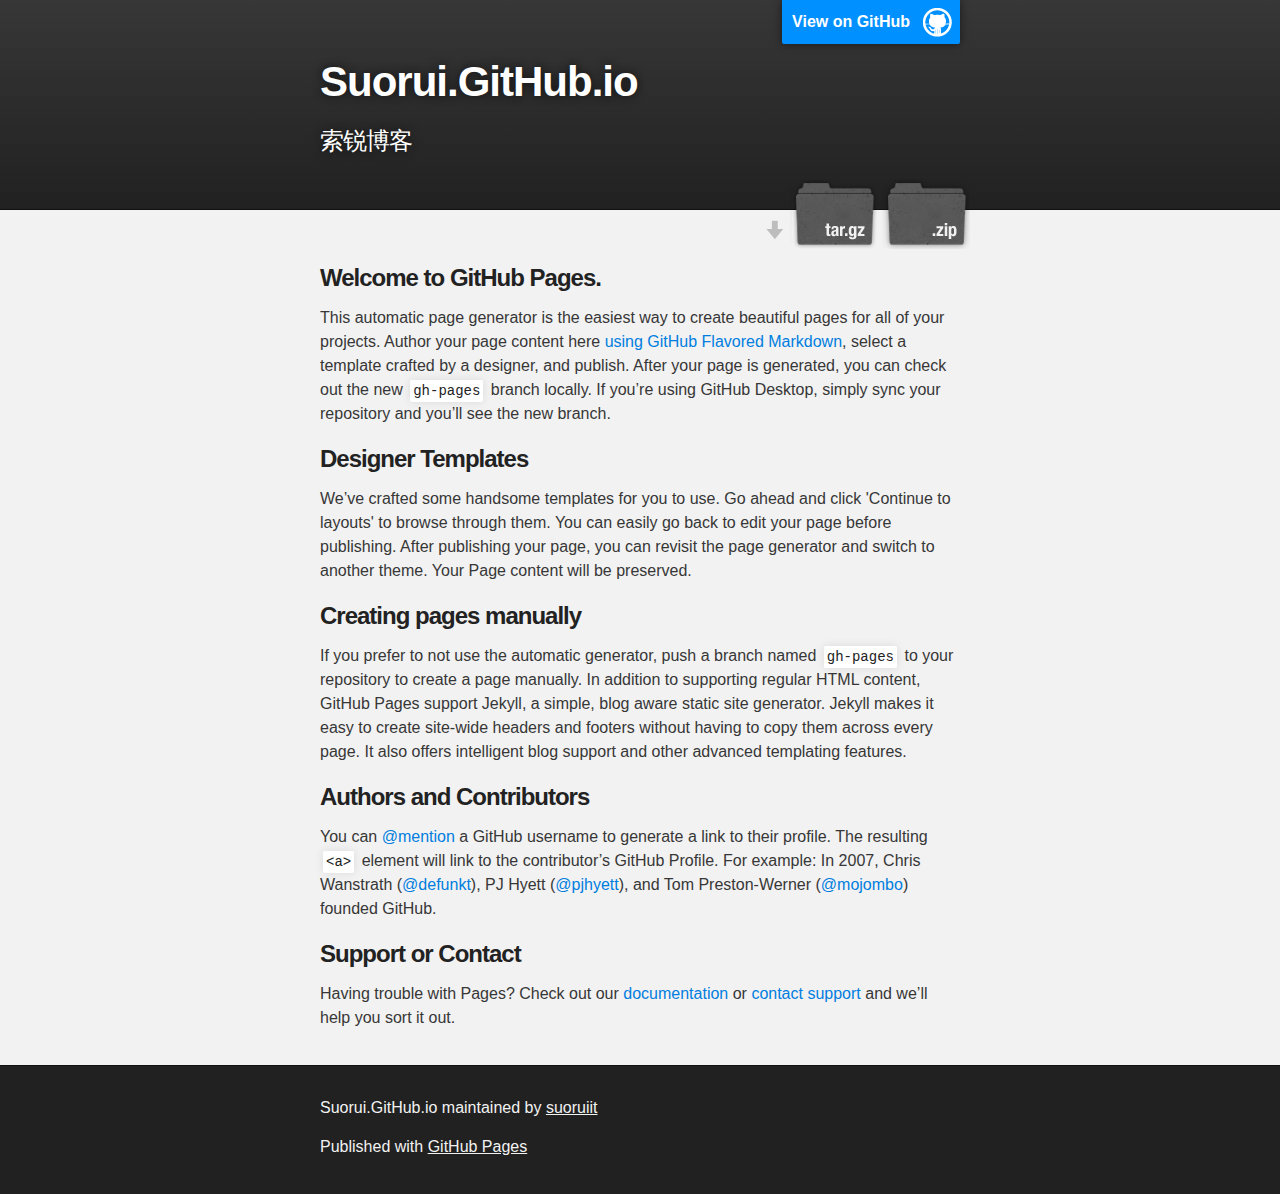
==== index.html @ 1aba8a22 "Create gh-pages branch via GitHub" ====
<!DOCTYPE html>
<html>

  <head>
    <meta charset='utf-8'>
    <meta http-equiv="X-UA-Compatible" content="chrome=1">
    <meta name="description" content="Suorui.GitHub.io : 索锐博客">

    <link rel="stylesheet" type="text/css" media="screen" href="stylesheets/stylesheet.css">

    <title>Suorui.GitHub.io</title>
  </head>

  <body>

    <!-- HEADER -->
    <div id="header_wrap" class="outer">
        <header class="inner">
          <a id="forkme_banner" href="https://github.com/suoruiit/suorui.github.io">View on GitHub</a>

          <h1 id="project_title">Suorui.GitHub.io</h1>
          <h2 id="project_tagline">索锐博客</h2>

            <section id="downloads">
              <a class="zip_download_link" href="https://github.com/suoruiit/suorui.github.io/zipball/master">Download this project as a .zip file</a>
              <a class="tar_download_link" href="https://github.com/suoruiit/suorui.github.io/tarball/master">Download this project as a tar.gz file</a>
            </section>
        </header>
    </div>

    <!-- MAIN CONTENT -->
    <div id="main_content_wrap" class="outer">
      <section id="main_content" class="inner">
        <h3>
<a id="welcome-to-github-pages" class="anchor" href="#welcome-to-github-pages" aria-hidden="true"><span aria-hidden="true" class="octicon octicon-link"></span></a>Welcome to GitHub Pages.</h3>

<p>This automatic page generator is the easiest way to create beautiful pages for all of your projects. Author your page content here <a href="https://guides.github.com/features/mastering-markdown/">using GitHub Flavored Markdown</a>, select a template crafted by a designer, and publish. After your page is generated, you can check out the new <code>gh-pages</code> branch locally. If you’re using GitHub Desktop, simply sync your repository and you’ll see the new branch.</p>

<h3>
<a id="designer-templates" class="anchor" href="#designer-templates" aria-hidden="true"><span aria-hidden="true" class="octicon octicon-link"></span></a>Designer Templates</h3>

<p>We’ve crafted some handsome templates for you to use. Go ahead and click 'Continue to layouts' to browse through them. You can easily go back to edit your page before publishing. After publishing your page, you can revisit the page generator and switch to another theme. Your Page content will be preserved.</p>

<h3>
<a id="creating-pages-manually" class="anchor" href="#creating-pages-manually" aria-hidden="true"><span aria-hidden="true" class="octicon octicon-link"></span></a>Creating pages manually</h3>

<p>If you prefer to not use the automatic generator, push a branch named <code>gh-pages</code> to your repository to create a page manually. In addition to supporting regular HTML content, GitHub Pages support Jekyll, a simple, blog aware static site generator. Jekyll makes it easy to create site-wide headers and footers without having to copy them across every page. It also offers intelligent blog support and other advanced templating features.</p>

<h3>
<a id="authors-and-contributors" class="anchor" href="#authors-and-contributors" aria-hidden="true"><span aria-hidden="true" class="octicon octicon-link"></span></a>Authors and Contributors</h3>

<p>You can <a href="https://help.github.com/articles/basic-writing-and-formatting-syntax/#mentioning-users-and-teams" class="user-mention">@mention</a> a GitHub username to generate a link to their profile. The resulting <code>&lt;a&gt;</code> element will link to the contributor’s GitHub Profile. For example: In 2007, Chris Wanstrath (<a href="https://github.com/defunkt" class="user-mention">@defunkt</a>), PJ Hyett (<a href="https://github.com/pjhyett" class="user-mention">@pjhyett</a>), and Tom Preston-Werner (<a href="https://github.com/mojombo" class="user-mention">@mojombo</a>) founded GitHub.</p>

<h3>
<a id="support-or-contact" class="anchor" href="#support-or-contact" aria-hidden="true"><span aria-hidden="true" class="octicon octicon-link"></span></a>Support or Contact</h3>

<p>Having trouble with Pages? Check out our <a href="https://help.github.com/pages">documentation</a> or <a href="https://github.com/contact">contact support</a> and we’ll help you sort it out.</p>
      </section>
    </div>

    <!-- FOOTER  -->
    <div id="footer_wrap" class="outer">
      <footer class="inner">
        <p class="copyright">Suorui.GitHub.io maintained by <a href="https://github.com/suoruiit">suoruiit</a></p>
        <p>Published with <a href="https://pages.github.com">GitHub Pages</a></p>
      </footer>
    </div>

    

  </body>
</html>
---- stylesheets/stylesheet.css ----
/*******************************************************************************
Slate Theme for GitHub Pages
by Jason Costello, @jsncostello
*******************************************************************************/

@import url(github-light.css);

/*******************************************************************************
MeyerWeb Reset
*******************************************************************************/

html, body, div, span, applet, object, iframe,
h1, h2, h3, h4, h5, h6, p, blockquote, pre,
a, abbr, acronym, address, big, cite, code,
del, dfn, em, img, ins, kbd, q, s, samp,
small, strike, strong, sub, sup, tt, var,
b, u, i, center,
dl, dt, dd, ol, ul, li,
fieldset, form, label, legend,
table, caption, tbody, tfoot, thead, tr, th, td,
article, aside, canvas, details, embed,
figure, figcaption, footer, header, hgroup,
menu, nav, output, ruby, section, summary,
time, mark, audio, video {
  margin: 0;
  padding: 0;
  border: 0;
  font: inherit;
  vertical-align: baseline;
}

/* HTML5 display-role reset for older browsers */
article, aside, details, figcaption, figure,
footer, header, hgroup, menu, nav, section {
  display: block;
}

ol, ul {
  list-style: none;
}

table {
  border-collapse: collapse;
  border-spacing: 0;
}

/*******************************************************************************
Theme Styles
*******************************************************************************/

body {
  box-sizing: border-box;
  color:#373737;
  background: #212121;
  font-size: 16px;
  font-family: 'Myriad Pro', Calibri, Helvetica, Arial, sans-serif;
  line-height: 1.5;
  -webkit-font-smoothing: antialiased;
}

h1, h2, h3, h4, h5, h6 {
  margin: 10px 0;
  font-weight: 700;
  color:#222222;
  font-family: 'Lucida Grande', 'Calibri', Helvetica, Arial, sans-serif;
  letter-spacing: -1px;
}

h1 {
  font-size: 36px;
  font-weight: 700;
}

h2 {
  padding-bottom: 10px;
  font-size: 32px;
  background: url('../images/bg_hr.png') repeat-x bottom;
}

h3 {
  font-size: 24px;
}

h4 {
  font-size: 21px;
}

h5 {
  font-size: 18px;
}

h6 {
  font-size: 16px;
}

p {
  margin: 10px 0 15px 0;
}

footer p {
  color: #f2f2f2;
}

a {
  text-decoration: none;
  color: #007edf;
  text-shadow: none;

  transition: color 0.5s ease;
  transition: text-shadow 0.5s ease;
  -webkit-transition: color 0.5s ease;
  -webkit-transition: text-shadow 0.5s ease;
  -moz-transition: color 0.5s ease;
  -moz-transition: text-shadow 0.5s ease;
  -o-transition: color 0.5s ease;
  -o-transition: text-shadow 0.5s ease;
  -ms-transition: color 0.5s ease;
  -ms-transition: text-shadow 0.5s ease;
}

a:hover, a:focus {text-decoration: underline;}

footer a {
  color: #F2F2F2;
  text-decoration: underline;
}

em {
  font-style: italic;
}

strong {
  font-weight: bold;
}

img {
  position: relative;
  margin: 0 auto;
  max-width: 739px;
  padding: 5px;
  margin: 10px 0 10px 0;
  border: 1px solid #ebebeb;

  box-shadow: 0 0 5px #ebebeb;
  -webkit-box-shadow: 0 0 5px #ebebeb;
  -moz-box-shadow: 0 0 5px #ebebeb;
  -o-box-shadow: 0 0 5px #ebebeb;
  -ms-box-shadow: 0 0 5px #ebebeb;
}

p img {
  display: inline;
  margin: 0;
  padding: 0;
  vertical-align: middle;
  text-align: center;
  border: none;
}

pre, code {
  width: 100%;
  color: #222;
  background-color: #fff;

  font-family: Monaco, "Bitstream Vera Sans Mono", "Lucida Console", Terminal, monospace;
  font-size: 14px;

  border-radius: 2px;
  -moz-border-radius: 2px;
  -webkit-border-radius: 2px;
}

pre {
  width: 100%;
  padding: 10px;
  box-shadow: 0 0 10px rgba(0,0,0,.1);
  overflow: auto;
}

code {
  padding: 3px;
  margin: 0 3px;
  box-shadow: 0 0 10px rgba(0,0,0,.1);
}

pre code {
  display: block;
  box-shadow: none;
}

blockquote {
  color: #666;
  margin-bottom: 20px;
  padding: 0 0 0 20px;
  border-left: 3px solid #bbb;
}


ul, ol, dl {
  margin-bottom: 15px
}

ul {
  list-style-position: inside;
  list-style: disc;
  padding-left: 20px;
}

ol {
  list-style-position: inside;
  list-style: decimal;
  padding-left: 20px;
}

dl dt {
  font-weight: bold;
}

dl dd {
  padding-left: 20px;
  font-style: italic;
}

dl p {
  padding-left: 20px;
  font-style: italic;
}

hr {
  height: 1px;
  margin-bottom: 5px;
  border: none;
  background: url('../images/bg_hr.png') repeat-x center;
}

table {
  border: 1px solid #373737;
  margin-bottom: 20px;
  text-align: left;
 }

th {
  font-family: 'Lucida Grande', 'Helvetica Neue', Helvetica, Arial, sans-serif;
  padding: 10px;
  background: #373737;
  color: #fff;
 }

td {
  padding: 10px;
  border: 1px solid #373737;
 }

form {
  background: #f2f2f2;
  padding: 20px;
}

/*******************************************************************************
Full-Width Styles
*******************************************************************************/

.outer {
  width: 100%;
}

.inner {
  position: relative;
  max-width: 640px;
  padding: 20px 10px;
  margin: 0 auto;
}

#forkme_banner {
  display: block;
  position: absolute;
  top:0;
  right: 10px;
  z-index: 10;
  padding: 10px 50px 10px 10px;
  color: #fff;
  background: url('../images/blacktocat.png') #0090ff no-repeat 95% 50%;
  font-weight: 700;
  box-shadow: 0 0 10px rgba(0,0,0,.5);
  border-bottom-left-radius: 2px;
  border-bottom-right-radius: 2px;
}

#header_wrap {
  background: #212121;
  background: -moz-linear-gradient(top, #373737, #212121);
  background: -webkit-linear-gradient(top, #373737, #212121);
  background: -ms-linear-gradient(top, #373737, #212121);
  background: -o-linear-gradient(top, #373737, #212121);
  background: linear-gradient(top, #373737, #212121);
}

#header_wrap .inner {
  padding: 50px 10px 30px 10px;
}

#project_title {
  margin: 0;
  color: #fff;
  font-size: 42px;
  font-weight: 700;
  text-shadow: #111 0px 0px 10px;
}

#project_tagline {
  color: #fff;
  font-size: 24px;
  font-weight: 300;
  background: none;
  text-shadow: #111 0px 0px 10px;
}

#downloads {
  position: absolute;
  width: 210px;
  z-index: 10;
  bottom: -40px;
  right: 0;
  height: 70px;
  background: url('../images/icon_download.png') no-repeat 0% 90%;
}

.zip_download_link {
  display: block;
  float: right;
  width: 90px;
  height:70px;
  text-indent: -5000px;
  overflow: hidden;
  background: url(../images/sprite_download.png) no-repeat bottom left;
}

.tar_download_link {
  display: block;
  float: right;
  width: 90px;
  height:70px;
  text-indent: -5000px;
  overflow: hidden;
  background: url(../images/sprite_download.png) no-repeat bottom right;
  margin-left: 10px;
}

.zip_download_link:hover {
  background: url(../images/sprite_download.png) no-repeat top left;
}

.tar_download_link:hover {
  background: url(../images/sprite_download.png) no-repeat top right;
}

#main_content_wrap {
  background: #f2f2f2;
  border-top: 1px solid #111;
  border-bottom: 1px solid #111;
}

#main_content {
  padding-top: 40px;
}

#footer_wrap {
  background: #212121;
}



/*******************************************************************************
Small Device Styles
*******************************************************************************/

@media screen and (max-width: 480px) {
  body {
    font-size:14px;
  }

  #downloads {
    display: none;
  }

  .inner {
    min-width: 320px;
    max-width: 480px;
  }

  #project_title {
  font-size: 32px;
  }

  h1 {
    font-size: 28px;
  }

  h2 {
    font-size: 24px;
  }

  h3 {
    font-size: 21px;
  }

  h4 {
    font-size: 18px;
  }

  h5 {
    font-size: 14px;
  }

  h6 {
    font-size: 12px;
  }

  code, pre {
    min-width: 320px;
    max-width: 480px;
    font-size: 11px;
  }

}
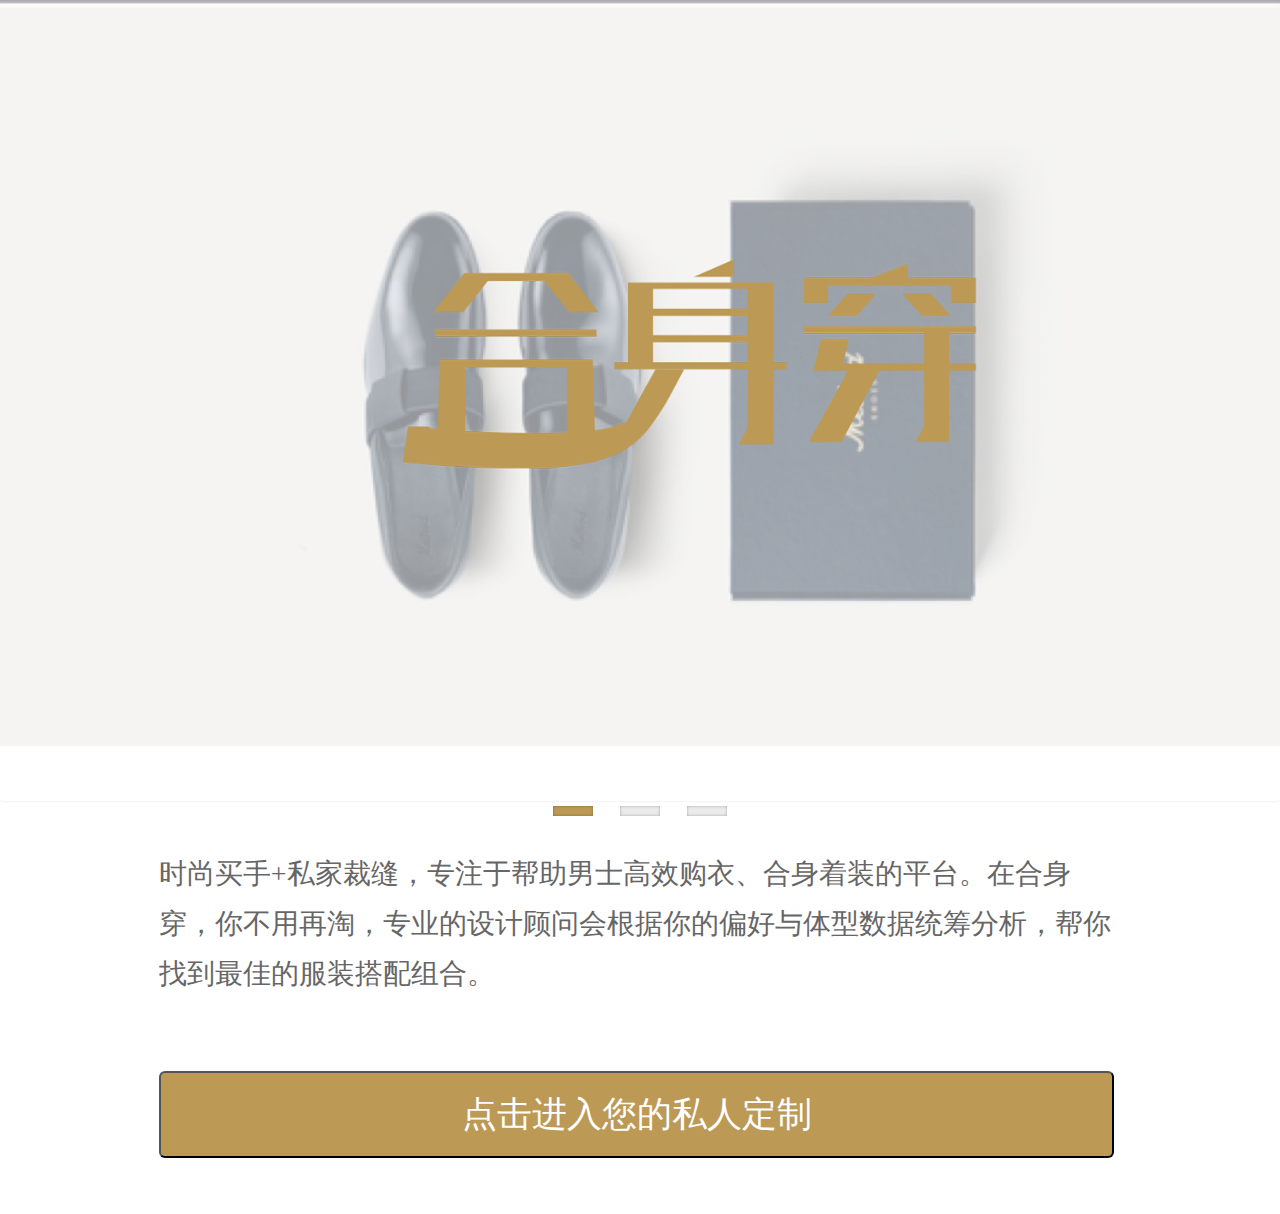
==== commit 0da79e47: "add" ====
--- a/index.html
+++ b/index.html
@@ -1,72 +1,63 @@
-<!DOCTYPE html>
-<html>
+<!doctype html>
+<html class="no-js">
+<head>
+  <meta charset="utf-8">
+  <meta http-equiv="X-UA-Compatible" content="IE=edge">
+  <meta name="description" content="">
+  <meta name="keywords" content="">
+  <meta name="viewport"
+        content="width=device-width,initial-scale=1, maximum-scale=1, user-scalable=no">
+  <title>合身穿问卷首页</title>
 
-  <head>
-    <meta charset='utf-8'>
-    <meta http-equiv="X-UA-Compatible" content="chrome=1">
-    <meta name="description" content="Suorui.GitHub.io : 索锐博客">
+  <!-- Set render engine for 360 browser -->
+  <meta name="renderer" content="webkit">
 
-    <link rel="stylesheet" type="text/css" media="screen" href="stylesheets/stylesheet.css">
+  <!-- No Baidu Siteapp-->
+  <meta http-equiv="Cache-Control" content="no-siteapp"/>
 
-    <title>Suorui.GitHub.io</title>
-  </head>
+  <link rel="icon" type="image/png" href="assets/images/favicon.png">
 
-  <body>
+  <!-- Add to homescreen for Chrome on Android -->
+  <meta name="mobile-web-app-capable" content="yes">
+  <link rel="icon" sizes="192x192" href="assets/images/app-icon72x72@2x.png">
 
-    <!-- HEADER -->
-    <div id="header_wrap" class="outer">
-        <header class="inner">
-          <a id="forkme_banner" href="https://github.com/suoruiit/suorui.github.io">View on GitHub</a>
+  <!-- Add to homescreen for Safari on iOS -->
+  <meta name="apple-mobile-web-app-capable" content="yes">
+  <meta name="apple-mobile-web-app-status-bar-style" content="black">
+  <meta name="apple-mobile-web-app-title" content="Amaze UI"/>
+  <link rel="apple-touch-icon-precomposed" href="assets/images/app-icon72x72@2x.png">
 
-          <h1 id="project_title">Suorui.GitHub.io</h1>
-          <h2 id="project_tagline">索锐博客</h2>
+  <!-- Tile icon for Win8 (144x144 + tile color) -->
+  <meta name="msapplication-TileImage" content="assets/i/app-icon72x72@2x.png">
+  <meta name="msapplication-TileColor" content="#0e90d2">
 
-            <section id="downloads">
-              <a class="zip_download_link" href="https://github.com/suoruiit/suorui.github.io/zipball/master">Download this project as a .zip file</a>
-              <a class="tar_download_link" href="https://github.com/suoruiit/suorui.github.io/tarball/master">Download this project as a tar.gz file</a>
-            </section>
-        </header>
-    </div>
+  <link rel="stylesheet" href="assets/css/amazeui.min.css">
+  <link rel="stylesheet" href="assets/css/app.css">
 
-    <!-- MAIN CONTENT -->
-    <div id="main_content_wrap" class="outer">
-      <section id="main_content" class="inner">
-        <h3>
-<a id="welcome-to-github-pages" class="anchor" href="#welcome-to-github-pages" aria-hidden="true"><span aria-hidden="true" class="octicon octicon-link"></span></a>Welcome to GitHub Pages.</h3>
+</head>
+<body>
 
-<p>This automatic page generator is the easiest way to create beautiful pages for all of your projects. Author your page content here <a href="https://guides.github.com/features/mastering-markdown/">using GitHub Flavored Markdown</a>, select a template crafted by a designer, and publish. After your page is generated, you can check out the new <code>gh-pages</code> branch locally. If you’re using GitHub Desktop, simply sync your repository and you’ll see the new branch.</p>
+<div class="am-container">
+  <div class="am-slider am-slider-default" data-am-flexslider="{directionNav: false}" id="demo-slider-0">
+    <ul class="am-slides">
+      <li><img src="assets/images/index/banner1.png" /></li>
+      <li><img src="assets/images/index/banner2.png" /></li>
+      <li><img src="assets/images/index/banner3.png" /></li>
+    </ul>
+  </div>
+  <p class="index-p">时尚买手+私家裁缝，专注于帮助男士高效购衣、合身着装的平台。在合身穿，你不用再淘，专业的设计顾问会根据你的偏好与体型数据统筹分析，帮你找到最佳的服装搭配组合。</p>
+  <button id="enterButton">点击进入您的私人定制</button>
+</div>
 
-<h3>
-<a id="designer-templates" class="anchor" href="#designer-templates" aria-hidden="true"><span aria-hidden="true" class="octicon octicon-link"></span></a>Designer Templates</h3>
 
-<p>We’ve crafted some handsome templates for you to use. Go ahead and click 'Continue to layouts' to browse through them. You can easily go back to edit your page before publishing. After publishing your page, you can revisit the page generator and switch to another theme. Your Page content will be preserved.</p>
-
-<h3>
-<a id="creating-pages-manually" class="anchor" href="#creating-pages-manually" aria-hidden="true"><span aria-hidden="true" class="octicon octicon-link"></span></a>Creating pages manually</h3>
-
-<p>If you prefer to not use the automatic generator, push a branch named <code>gh-pages</code> to your repository to create a page manually. In addition to supporting regular HTML content, GitHub Pages support Jekyll, a simple, blog aware static site generator. Jekyll makes it easy to create site-wide headers and footers without having to copy them across every page. It also offers intelligent blog support and other advanced templating features.</p>
-
-<h3>
-<a id="authors-and-contributors" class="anchor" href="#authors-and-contributors" aria-hidden="true"><span aria-hidden="true" class="octicon octicon-link"></span></a>Authors and Contributors</h3>
-
-<p>You can <a href="https://help.github.com/articles/basic-writing-and-formatting-syntax/#mentioning-users-and-teams" class="user-mention">@mention</a> a GitHub username to generate a link to their profile. The resulting <code>&lt;a&gt;</code> element will link to the contributor’s GitHub Profile. For example: In 2007, Chris Wanstrath (<a href="https://github.com/defunkt" class="user-mention">@defunkt</a>), PJ Hyett (<a href="https://github.com/pjhyett" class="user-mention">@pjhyett</a>), and Tom Preston-Werner (<a href="https://github.com/mojombo" class="user-mention">@mojombo</a>) founded GitHub.</p>
-
-<h3>
-<a id="support-or-contact" class="anchor" href="#support-or-contact" aria-hidden="true"><span aria-hidden="true" class="octicon octicon-link"></span></a>Support or Contact</h3>
-
-<p>Having trouble with Pages? Check out our <a href="https://help.github.com/pages">documentation</a> or <a href="https://github.com/contact">contact support</a> and we’ll help you sort it out.</p>
-      </section>
-    </div>
-
-    <!-- FOOTER  -->
-    <div id="footer_wrap" class="outer">
-      <footer class="inner">
-        <p class="copyright">Suorui.GitHub.io maintained by <a href="https://github.com/suoruiit">suoruiit</a></p>
-        <p>Published with <a href="https://pages.github.com">GitHub Pages</a></p>
-      </footer>
-    </div>
-
-    
-
-  </body>
-</html>
+<!--[if (gte IE 9)|!(IE)]><!-->
+<script src="assets/js/jquery.min.js"></script>
+<!--<![endif]-->
+<!--[if lte IE 8 ]>
+<script src="http://libs.baidu.com/jquery/1.11.3/jquery.min.js"></script>
+<script src="http://cdn.staticfile.org/modernizr/2.8.3/modernizr.js"></script>
+<script src="assets/js/amazeui.ie8polyfill.min.js"></script>
+<![endif]-->
+<script src="assets/js/amazeui.min.js"></script>
+</body>
+</html>--- a/assets/css/amazeui.min.css
+++ b/assets/css/amazeui.min.css
@@ -0,0 +1 @@
+/*! Amaze UI v2.5.0 | by Amaze UI Team | (c) 2015 AllMobilize, Inc. | Licensed under MIT | 2015-11-30T17:43:07+0800 */*,:after,:before,img{-webkit-box-sizing:border-box}body,sub,sup{position:relative}abbr[title],dfn[title]{border-bottom:1px dotted}hr,legend,td,th{padding:0}article,aside,details,figcaption,figure,footer,header,hgroup,hr,main,menu,nav,section,summary{display:block}hr,iframe,img,legend{border:0}.am-container,.am-g-fixed{max-width:1000px}.am-container:after,.am-container:before,.am-g:after,.am-g:before,[class*=am-avg-]:after,[class*=am-avg-]:before{display:table;content:" "}.am-container:after,.am-g:after,[class*=am-avg-]:after{clear:both}pre,pre code{white-space:pre-wrap}a,pre code{background-color:transparent}.ath-viewport,html{-webkit-tap-highlight-color:transparent}*,:after,:before{box-sizing:border-box}body,html{min-height:100%}audio,canvas,progress,video{display:inline-block;vertical-align:baseline}audio:not([controls]){display:none;height:0}[hidden],script,template{display:none}a{color:#0e90d2}a:active,a:hover{outline:0}a,ins{text-decoration:none}b,optgroup,strong{font-weight:700}q{quotes:"\201C" "\201D" "\2018" "\2019"}small{font-size:80%}sub,sup{font-size:75%;line-height:0;vertical-align:baseline}sup{top:-.5em}sub{bottom:-.25em}img{box-sizing:border-box;vertical-align:middle}svg:not(:root){overflow:hidden}code,kbd,pre,samp{font-size:1em}fieldset{padding:.35em .625em .75em}legend{}button,input,optgroup,select,textarea{color:inherit;font:inherit;margin:0}address,dfn[title]{font-style:normal}body,pre{line-height:1.6}button{overflow:visible}button,input{line-height:normal}button,select{text-transform:none}button,html input[type=button],input[type=reset],input[type=submit]{-webkit-appearance:button;cursor:pointer}input[type=checkbox],input[type=radio]{cursor:pointer;padding:0;-webkit-box-sizing:border-box;box-sizing:border-box}button[disabled],html input[disabled]{cursor:default}button::-moz-focus-inner,input::-moz-focus-inner{border:0;padding:0}input[type=search]{-webkit-appearance:textfield}input[type=search]::-webkit-search-cancel-button,input[type=search]::-webkit-search-decoration{-webkit-appearance:none}textarea{overflow:auto;vertical-align:top;resize:vertical}.am-btn,button,input:not([type=radio]):not([type=checkbox]),select{vertical-align:middle}html{-ms-text-size-adjust:100%;-webkit-text-size-adjust:100%;font-size:10px}body{margin:0;background:#fff;font-family:"Segoe UI","Lucida Grande",Helvetica,Arial,"Microsoft YaHei",FreeSans,Arimo,"Droid Sans","wenquanyi micro hei","Hiragino Sans GB","Hiragino Sans GB W3",FontAwesome,sans-serif;font-weight:400;color:#333;font-size:1.6rem}body,button,input,select,textarea{text-rendering:optimizeLegibility;-webkit-font-smoothing:antialiased;-moz-osx-font-smoothing:grayscale;-moz-font-feature-settings:"liga","kern"}a:focus,a:hover{color:#095f8a}a:focus{outline:dotted thin;outline:-webkit-focus-ring-color auto 1px;outline-offset:-2px}ins,mark{background:#ffa;color:#333}abbr[title],dfn[title]{cursor:help}address,blockquote,dl,fieldset,figure,hr,ol,p,pre,ul{margin:0 0 1.6rem}*+address,*+blockquote,*+dl,*+fieldset,*+figure,*+hr,*+ol,*+p,*+pre,*+ul{margin-top:1.6rem}h1,h2,h3,h4,h5,h6{margin:0 0 1.6rem;font-weight:600;font-size:100%}h1{font-size:1.5em}h2{font-size:1.25em}code,pre{font-size:1.3rem;background-color:#f8f8f8}*+h1,*+h2,*+h3,*+h4,*+h5,*+h6{margin-top:2em}ol,ul{padding-left:2em}ol>li>ol,ol>li>ul,ul>li>ol,ul>li>ul{margin:1em 0}dt{font-weight:700}dt+dd{margin-top:.5em}dd{margin-left:0}dd+dt{margin-top:1em}hr{height:0;border-top:1px solid #eee;-webkit-box-sizing:content-box;box-sizing:content-box}blockquote{padding-top:5px;padding-bottom:5px;padding-left:15px;border-left:4px solid #ddd;font-family:Georgia,"Times New Roman",Times,Kai,"Kaiti SC",KaiTi,BiauKai,FontAwesome,serif}blockquote small{display:block;color:#999;font-family:"Segoe UI","Lucida Grande",Helvetica,Arial,"Microsoft YaHei",FreeSans,Arimo,"Droid Sans","wenquanyi micro hei","Hiragino Sans GB","Hiragino Sans GB W3",FontAwesome,sans-serif;text-align:right}blockquote p:last-of-type{margin-bottom:0}.am-scrollbar-measure{width:100px;height:100px;overflow:scroll;position:absolute;top:-9999px}.am-container{-webkit-box-sizing:border-box;box-sizing:border-box;margin-left:auto;margin-right:auto;padding-left:1rem;padding-right:1rem;width:100%}.am-container>.am-g{width:auto;margin-left:-1rem;margin-right:-1rem}@media only screen and (min-width:641px){.am-container{padding-left:1.5rem;padding-right:1.5rem}.am-container>.am-g{margin-left:-1.5rem;margin-right:-1.5rem}}.am-g{margin:0 auto;width:100%}.am-g .am-g{margin-left:-1rem;margin-right:-1rem;width:auto}.am-g .am-g.am-g-collapse{margin-left:0;margin-right:0;width:auto}@media only screen and (min-width:641px){.am-g .am-g{margin-left:-1.5rem;margin-right:-1.5rem}}.am-g.am-g-collapse .am-g{margin-left:0;margin-right:0}.am-g-collapse [class*=am-u-]{padding-left:0;padding-right:0}[class*=am-u-]{width:100%;padding-left:1rem;padding-right:1rem;float:left;position:relative}[class*=am-u-]+[class*=am-u-]:last-child{float:right}[class*=am-u-]+[class*=am-u-].am-u-end{float:left}[class*=am-u-pull-]{left:auto}[class*=am-u-push-]{right:auto}@media only screen{.am-u-sm-1{width:8.33333333%}.am-u-sm-2{width:16.66666667%}.am-u-sm-3{width:25%}.am-u-sm-4{width:33.33333333%}.am-u-sm-5{width:41.66666667%}.am-u-sm-6{width:50%}.am-u-sm-7{width:58.33333333%}.am-u-sm-8{width:66.66666667%}.am-u-sm-9{width:75%}.am-u-sm-10{width:83.33333333%}.am-u-sm-11{width:91.66666667%}.am-u-sm-12{width:100%}.am-u-sm-pull-0{right:0}.am-u-sm-pull-1{right:8.33333333%}.am-u-sm-pull-2{right:16.66666667%}.am-u-sm-pull-3{right:25%}.am-u-sm-pull-4{right:33.33333333%}.am-u-sm-pull-5{right:41.66666667%}.am-u-sm-pull-6{right:50%}.am-u-sm-pull-7{right:58.33333333%}.am-u-sm-pull-8{right:66.66666667%}.am-u-sm-pull-9{right:75%}.am-u-sm-pull-10{right:83.33333333%}.am-u-sm-pull-11{right:91.66666667%}.am-u-sm-push-0{left:0}.am-u-sm-push-1{left:8.33333333%}.am-u-sm-push-2{left:16.66666667%}.am-u-sm-push-3{left:25%}.am-u-sm-push-4{left:33.33333333%}.am-u-sm-push-5{left:41.66666667%}.am-u-sm-push-6{left:50%}.am-u-sm-push-7{left:58.33333333%}.am-u-sm-push-8{left:66.66666667%}.am-u-sm-push-9{left:75%}.am-u-sm-push-10{left:83.33333333%}.am-u-sm-push-11{left:91.66666667%}.am-u-sm-offset-0{margin-left:0}.am-u-sm-offset-1{margin-left:8.33333333%}.am-u-sm-offset-2{margin-left:16.66666667%}.am-u-sm-offset-3{margin-left:25%}.am-u-sm-offset-4{margin-left:33.33333333%}.am-u-sm-offset-5{margin-left:41.66666667%}.am-u-sm-offset-6{margin-left:50%}.am-u-sm-offset-7{margin-left:58.33333333%}.am-u-sm-offset-8{margin-left:66.66666667%}.am-u-sm-offset-9{margin-left:75%}.am-u-sm-offset-10{margin-left:83.33333333%}.am-u-sm-offset-11{margin-left:91.66666667%}.am-u-sm-reset-order{margin-left:0;margin-right:0;left:auto;right:auto;float:left}[class*=am-u-].am-u-sm-centered{margin-left:auto;margin-right:auto;float:none}[class*=am-u-].am-u-sm-centered:last-child{float:none}[class*=am-u-].am-u-sm-uncentered{margin-left:0;margin-right:0;float:left}[class*=am-u-].am-u-sm-uncentered:last-child{float:left}}@media only screen and (min-width:641px){[class*=am-u-]{padding-left:1.5rem;padding-right:1.5rem}.am-u-md-1{width:8.33333333%}.am-u-md-2{width:16.66666667%}.am-u-md-3{width:25%}.am-u-md-4{width:33.33333333%}.am-u-md-5{width:41.66666667%}.am-u-md-6{width:50%}.am-u-md-7{width:58.33333333%}.am-u-md-8{width:66.66666667%}.am-u-md-9{width:75%}.am-u-md-10{width:83.33333333%}.am-u-md-11{width:91.66666667%}.am-u-md-12{width:100%}.am-u-md-pull-0{right:0}.am-u-md-pull-1{right:8.33333333%}.am-u-md-pull-2{right:16.66666667%}.am-u-md-pull-3{right:25%}.am-u-md-pull-4{right:33.33333333%}.am-u-md-pull-5{right:41.66666667%}.am-u-md-pull-6{right:50%}.am-u-md-pull-7{right:58.33333333%}.am-u-md-pull-8{right:66.66666667%}.am-u-md-pull-9{right:75%}.am-u-md-pull-10{right:83.33333333%}.am-u-md-pull-11{right:91.66666667%}.am-u-md-push-0{left:0}.am-u-md-push-1{left:8.33333333%}.am-u-md-push-2{left:16.66666667%}.am-u-md-push-3{left:25%}.am-u-md-push-4{left:33.33333333%}.am-u-md-push-5{left:41.66666667%}.am-u-md-push-6{left:50%}.am-u-md-push-7{left:58.33333333%}.am-u-md-push-8{left:66.66666667%}.am-u-md-push-9{left:75%}.am-u-md-push-10{left:83.33333333%}.am-u-md-push-11{left:91.66666667%}.am-u-md-offset-0{margin-left:0}.am-u-md-offset-1{margin-left:8.33333333%}.am-u-md-offset-2{margin-left:16.66666667%}.am-u-md-offset-3{margin-left:25%}.am-u-md-offset-4{margin-left:33.33333333%}.am-u-md-offset-5{margin-left:41.66666667%}.am-u-md-offset-6{margin-left:50%}.am-u-md-offset-7{margin-left:58.33333333%}.am-u-md-offset-8{margin-left:66.66666667%}.am-u-md-offset-9{margin-left:75%}.am-u-md-offset-10{margin-left:83.33333333%}.am-u-md-offset-11{margin-left:91.66666667%}.am-u-md-reset-order{margin-left:0;margin-right:0;left:auto;right:auto;float:left}[class*=am-u-].am-u-md-centered{margin-left:auto;margin-right:auto;float:none}[class*=am-u-].am-u-md-centered:last-child{float:none}[class*=am-u-].am-u-md-uncentered{margin-left:0;margin-right:0;float:left}[class*=am-u-].am-u-md-uncentered:last-child{float:left}}@media only screen and (min-width:1025px){.am-u-lg-1{width:8.33333333%}.am-u-lg-2{width:16.66666667%}.am-u-lg-3{width:25%}.am-u-lg-4{width:33.33333333%}.am-u-lg-5{width:41.66666667%}.am-u-lg-6{width:50%}.am-u-lg-7{width:58.33333333%}.am-u-lg-8{width:66.66666667%}.am-u-lg-9{width:75%}.am-u-lg-10{width:83.33333333%}.am-u-lg-11{width:91.66666667%}.am-u-lg-12{width:100%}.am-u-lg-pull-0{right:0}.am-u-lg-pull-1{right:8.33333333%}.am-u-lg-pull-2{right:16.66666667%}.am-u-lg-pull-3{right:25%}.am-u-lg-pull-4{right:33.33333333%}.am-u-lg-pull-5{right:41.66666667%}.am-u-lg-pull-6{right:50%}.am-u-lg-pull-7{right:58.33333333%}.am-u-lg-pull-8{right:66.66666667%}.am-u-lg-pull-9{right:75%}.am-u-lg-pull-10{right:83.33333333%}.am-u-lg-pull-11{right:91.66666667%}.am-u-lg-push-0{left:0}.am-u-lg-push-1{left:8.33333333%}.am-u-lg-push-2{left:16.66666667%}.am-u-lg-push-3{left:25%}.am-u-lg-push-4{left:33.33333333%}.am-u-lg-push-5{left:41.66666667%}.am-u-lg-push-6{left:50%}.am-u-lg-push-7{left:58.33333333%}.am-u-lg-push-8{left:66.66666667%}.am-u-lg-push-9{left:75%}.am-u-lg-push-10{left:83.33333333%}.am-u-lg-push-11{left:91.66666667%}.am-u-lg-offset-0{margin-left:0}.am-u-lg-offset-1{margin-left:8.33333333%}.am-u-lg-offset-2{margin-left:16.66666667%}.am-u-lg-offset-3{margin-left:25%}.am-u-lg-offset-4{margin-left:33.33333333%}.am-u-lg-offset-5{margin-left:41.66666667%}.am-u-lg-offset-6{margin-left:50%}.am-u-lg-offset-7{margin-left:58.33333333%}.am-u-lg-offset-8{margin-left:66.66666667%}.am-u-lg-offset-9{margin-left:75%}.am-u-lg-offset-10{margin-left:83.33333333%}.am-u-lg-offset-11{margin-left:91.66666667%}.am-u-lg-reset-order{margin-left:0;margin-right:0;left:auto;right:auto;float:left}[class*=am-u-].am-u-lg-centered{margin-left:auto;margin-right:auto;float:none}[class*=am-u-].am-u-lg-centered:last-child{float:none}[class*=am-u-].am-u-lg-uncentered{margin-left:0;margin-right:0;float:left}[class*=am-u-].am-u-lg-uncentered:last-child{float:left}}[class*=am-avg-]{display:block;padding:0;margin:0;list-style:none}[class*=am-avg-]>li{display:block;height:auto;float:left}@media only screen{.am-avg-sm-1>li{width:100%}.am-avg-sm-1>li:nth-of-type(n){clear:none}.am-avg-sm-1>li:nth-of-type(1n+1){clear:both}.am-avg-sm-2>li{width:50%}.am-avg-sm-2>li:nth-of-type(n){clear:none}.am-avg-sm-2>li:nth-of-type(2n+1){clear:both}.am-avg-sm-3>li{width:33.33333333%}.am-avg-sm-3>li:nth-of-type(n){clear:none}.am-avg-sm-3>li:nth-of-type(3n+1){clear:both}.am-avg-sm-4>li{width:25%}.am-avg-sm-4>li:nth-of-type(n){clear:none}.am-avg-sm-4>li:nth-of-type(4n+1){clear:both}.am-avg-sm-5>li{width:20%}.am-avg-sm-5>li:nth-of-type(n){clear:none}.am-avg-sm-5>li:nth-of-type(5n+1){clear:both}.am-avg-sm-6>li{width:16.66666667%}.am-avg-sm-6>li:nth-of-type(n){clear:none}.am-avg-sm-6>li:nth-of-type(6n+1){clear:both}.am-avg-sm-7>li{width:14.28571429%}.am-avg-sm-7>li:nth-of-type(n){clear:none}.am-avg-sm-7>li:nth-of-type(7n+1){clear:both}.am-avg-sm-8>li{width:12.5%}.am-avg-sm-8>li:nth-of-type(n){clear:none}.am-avg-sm-8>li:nth-of-type(8n+1){clear:both}.am-avg-sm-9>li{width:11.11111111%}.am-avg-sm-9>li:nth-of-type(n){clear:none}.am-avg-sm-9>li:nth-of-type(9n+1){clear:both}.am-avg-sm-10>li{width:10%}.am-avg-sm-10>li:nth-of-type(n){clear:none}.am-avg-sm-10>li:nth-of-type(10n+1){clear:both}.am-avg-sm-11>li{width:9.09090909%}.am-avg-sm-11>li:nth-of-type(n){clear:none}.am-avg-sm-11>li:nth-of-type(11n+1){clear:both}.am-avg-sm-12>li{width:8.33333333%}.am-avg-sm-12>li:nth-of-type(n){clear:none}.am-avg-sm-12>li:nth-of-type(12n+1){clear:both}}@media only screen and (min-width:641px){.am-avg-md-1>li{width:100%}.am-avg-md-1>li:nth-of-type(n){clear:none}.am-avg-md-1>li:nth-of-type(1n+1){clear:both}.am-avg-md-2>li{width:50%}.am-avg-md-2>li:nth-of-type(n){clear:none}.am-avg-md-2>li:nth-of-type(2n+1){clear:both}.am-avg-md-3>li{width:33.33333333%}.am-avg-md-3>li:nth-of-type(n){clear:none}.am-avg-md-3>li:nth-of-type(3n+1){clear:both}.am-avg-md-4>li{width:25%}.am-avg-md-4>li:nth-of-type(n){clear:none}.am-avg-md-4>li:nth-of-type(4n+1){clear:both}.am-avg-md-5>li{width:20%}.am-avg-md-5>li:nth-of-type(n){clear:none}.am-avg-md-5>li:nth-of-type(5n+1){clear:both}.am-avg-md-6>li{width:16.66666667%}.am-avg-md-6>li:nth-of-type(n){clear:none}.am-avg-md-6>li:nth-of-type(6n+1){clear:both}.am-avg-md-7>li{width:14.28571429%}.am-avg-md-7>li:nth-of-type(n){clear:none}.am-avg-md-7>li:nth-of-type(7n+1){clear:both}.am-avg-md-8>li{width:12.5%}.am-avg-md-8>li:nth-of-type(n){clear:none}.am-avg-md-8>li:nth-of-type(8n+1){clear:both}.am-avg-md-9>li{width:11.11111111%}.am-avg-md-9>li:nth-of-type(n){clear:none}.am-avg-md-9>li:nth-of-type(9n+1){clear:both}.am-avg-md-10>li{width:10%}.am-avg-md-10>li:nth-of-type(n){clear:none}.am-avg-md-10>li:nth-of-type(10n+1){clear:both}.am-avg-md-11>li{width:9.09090909%}.am-avg-md-11>li:nth-of-type(n){clear:none}.am-avg-md-11>li:nth-of-type(11n+1){clear:both}.am-avg-md-12>li{width:8.33333333%}.am-avg-md-12>li:nth-of-type(n){clear:none}.am-avg-md-12>li:nth-of-type(12n+1){clear:both}}@media only screen and (min-width:1025px){.am-avg-lg-1>li{width:100%}.am-avg-lg-1>li:nth-of-type(n){clear:none}.am-avg-lg-1>li:nth-of-type(1n+1){clear:both}.am-avg-lg-2>li{width:50%}.am-avg-lg-2>li:nth-of-type(n){clear:none}.am-avg-lg-2>li:nth-of-type(2n+1){clear:both}.am-avg-lg-3>li{width:33.33333333%}.am-avg-lg-3>li:nth-of-type(n){clear:none}.am-avg-lg-3>li:nth-of-type(3n+1){clear:both}.am-avg-lg-4>li{width:25%}.am-avg-lg-4>li:nth-of-type(n){clear:none}.am-avg-lg-4>li:nth-of-type(4n+1){clear:both}.am-avg-lg-5>li{width:20%}.am-avg-lg-5>li:nth-of-type(n){clear:none}.am-avg-lg-5>li:nth-of-type(5n+1){clear:both}.am-avg-lg-6>li{width:16.66666667%}.am-avg-lg-6>li:nth-of-type(n){clear:none}.am-avg-lg-6>li:nth-of-type(6n+1){clear:both}.am-avg-lg-7>li{width:14.28571429%}.am-avg-lg-7>li:nth-of-type(n){clear:none}.am-avg-lg-7>li:nth-of-type(7n+1){clear:both}.am-avg-lg-8>li{width:12.5%}.am-avg-lg-8>li:nth-of-type(n){clear:none}.am-avg-lg-8>li:nth-of-type(8n+1){clear:both}.am-avg-lg-9>li{width:11.11111111%}.am-avg-lg-9>li:nth-of-type(n){clear:none}.am-avg-lg-9>li:nth-of-type(9n+1){clear:both}.am-avg-lg-10>li{width:10%}.am-avg-lg-10>li:nth-of-type(n){clear:none}.am-avg-lg-10>li:nth-of-type(10n+1){clear:both}.am-avg-lg-11>li{width:9.09090909%}.am-avg-lg-11>li:nth-of-type(n){clear:none}.am-avg-lg-11>li:nth-of-type(11n+1){clear:both}.am-avg-lg-12>li{width:8.33333333%}.am-avg-lg-12>li:nth-of-type(n){clear:none}.am-avg-lg-12>li:nth-of-type(12n+1){clear:both}}.am-form-horizontal .am-form-group:after,.am-nav:after,.am-topbar-collapse:after,.am-topbar:after{clear:both}code,kbd,pre,samp{font-family:Monaco,Menlo,Consolas,"Courier New",FontAwesome,monospace}code{padding:2px 4px;color:#c7254e;white-space:nowrap;border-radius:0}pre{display:block;padding:1rem;margin:1rem 0;word-break:break-all;word-wrap:break-word;color:#555;border:1px solid #dedede;border-radius:0}pre code{padding:0;font-size:inherit;color:inherit;border-radius:0}.am-pre-scrollable{max-height:24rem;overflow-y:scroll}.am-btn{display:inline-block;margin-bottom:0;padding:.5em 1em;font-size:1.6rem;font-weight:400;line-height:1.2;text-align:center;white-space:nowrap;background-image:none;border:1px solid transparent;border-radius:0;cursor:pointer;outline:0;-webkit-appearance:none;-webkit-user-select:none;-moz-user-select:none;-ms-user-select:none;user-select:none;-webkit-transition:background-color .3s ease-out,border-color .3s ease-out;transition:background-color .3s ease-out,border-color .3s ease-out}.am-btn-block,legend{display:block;width:100%}.am-pagination,th{text-align:left}.am-btn:active:focus,.am-btn:focus{outline:dotted thin;outline:-webkit-focus-ring-color auto 1px;outline-offset:-2px}.am-btn:focus,.am-btn:hover{color:#444;text-decoration:none}.am-btn.am-active,.am-btn:active{background-image:none;-webkit-box-shadow:inset 0 3px 5px rgba(0,0,0,.15);box-shadow:inset 0 3px 5px rgba(0,0,0,.15)}.am-btn.am-disabled,.am-btn[disabled],fieldset[disabled] .am-btn{pointer-events:none;border-color:transparent;cursor:not-allowed;opacity:.45;-webkit-box-shadow:none;box-shadow:none}.am-btn.am-round{border-radius:1000px}.am-btn.am-radius{border-radius:2px}.am-btn-default{color:#444;background-color:#e6e6e6;border-color:#e6e6e6}a.am-btn-default:visited{color:#444}.am-active .am-btn-default.am-dropdown-toggle,.am-btn-default.am-active,.am-btn-default:active,.am-btn-default:focus,.am-btn-default:hover{color:#444;border-color:#c7c7c7}.am-btn-default:focus,.am-btn-default:hover{background-color:#d4d4d4}.am-active .am-btn-default.am-dropdown-toggle,.am-btn-default.am-active,.am-btn-default:active{background-image:none;background-color:#c2c2c2}.am-btn-default.am-disabled,.am-btn-default.am-disabled.am-active,.am-btn-default.am-disabled:active,.am-btn-default.am-disabled:focus,.am-btn-default.am-disabled:hover,.am-btn-default[disabled],.am-btn-default[disabled].am-active,.am-btn-default[disabled]:active,.am-btn-default[disabled]:focus,.am-btn-default[disabled]:hover,fieldset[disabled] .am-btn-default,fieldset[disabled] .am-btn-default.am-active,fieldset[disabled] .am-btn-default:active,fieldset[disabled] .am-btn-default:focus,fieldset[disabled] .am-btn-default:hover{background-color:#e6e6e6;border-color:#e6e6e6}.am-btn-group .am-btn-default,.am-btn-group-stacked .am-btn-default{border-color:#d9d9d9}.am-btn-primary{color:#fff;background-color:#0e90d2;border-color:#0e90d2}a.am-btn-primary:visited{color:#fff}.am-active .am-btn-primary.am-dropdown-toggle,.am-btn-primary.am-active,.am-btn-primary:active,.am-btn-primary:focus,.am-btn-primary:hover{color:#fff;border-color:#0a6999}.am-btn-primary:focus,.am-btn-primary:hover{background-color:#0c79b1}.am-active .am-btn-primary.am-dropdown-toggle,.am-btn-primary.am-active,.am-btn-primary:active{background-image:none;background-color:#0a628f}.am-btn-primary.am-disabled,.am-btn-primary.am-disabled.am-active,.am-btn-primary.am-disabled:active,.am-btn-primary.am-disabled:focus,.am-btn-primary.am-disabled:hover,.am-btn-primary[disabled],.am-btn-primary[disabled].am-active,.am-btn-primary[disabled]:active,.am-btn-primary[disabled]:focus,.am-btn-primary[disabled]:hover,fieldset[disabled] .am-btn-primary,fieldset[disabled] .am-btn-primary.am-active,fieldset[disabled] .am-btn-primary:active,fieldset[disabled] .am-btn-primary:focus,fieldset[disabled] .am-btn-primary:hover{background-color:#0e90d2;border-color:#0e90d2}.am-btn-group .am-btn-primary,.am-btn-group-stacked .am-btn-primary{border-color:#0c80ba}.am-btn-warning{color:#fff;background-color:#F37B1D;border-color:#F37B1D}a.am-btn-warning:visited{color:#fff}.am-active .am-btn-warning.am-dropdown-toggle,.am-btn-warning.am-active,.am-btn-warning:active,.am-btn-warning:focus,.am-btn-warning:hover{color:#fff;border-color:#c85e0b}.am-btn-warning:focus,.am-btn-warning:hover{background-color:#e0690c}.am-active .am-btn-warning.am-dropdown-toggle,.am-btn-warning.am-active,.am-btn-warning:active{background-image:none;background-color:#be590a}.am-btn-warning.am-disabled,.am-btn-warning.am-disabled.am-active,.am-btn-warning.am-disabled:active,.am-btn-warning.am-disabled:focus,.am-btn-warning.am-disabled:hover,.am-btn-warning[disabled],.am-btn-warning[disabled].am-active,.am-btn-warning[disabled]:active,.am-btn-warning[disabled]:focus,.am-btn-warning[disabled]:hover,fieldset[disabled] .am-btn-warning,fieldset[disabled] .am-btn-warning.am-active,fieldset[disabled] .am-btn-warning:active,fieldset[disabled] .am-btn-warning:focus,fieldset[disabled] .am-btn-warning:hover{background-color:#F37B1D;border-color:#F37B1D}.am-btn-group .am-btn-warning,.am-btn-group-stacked .am-btn-warning{border-color:#ea6e0c}.am-btn-danger{color:#fff;background-color:#dd514c;border-color:#dd514c}a.am-btn-danger:visited{color:#fff}.am-active .am-btn-danger.am-dropdown-toggle,.am-btn-danger.am-active,.am-btn-danger:active,.am-btn-danger:focus,.am-btn-danger:hover{color:#fff;border-color:#c62b26}.am-btn-danger:focus,.am-btn-danger:hover{background-color:#d7342e}.am-active .am-btn-danger.am-dropdown-toggle,.am-btn-danger.am-active,.am-btn-danger:active{background-image:none;background-color:#be2924}.am-btn-danger.am-disabled,.am-btn-danger.am-disabled.am-active,.am-btn-danger.am-disabled:active,.am-btn-danger.am-disabled:focus,.am-btn-danger.am-disabled:hover,.am-btn-danger[disabled],.am-btn-danger[disabled].am-active,.am-btn-danger[disabled]:active,.am-btn-danger[disabled]:focus,.am-btn-danger[disabled]:hover,fieldset[disabled] .am-btn-danger,fieldset[disabled] .am-btn-danger.am-active,fieldset[disabled] .am-btn-danger:active,fieldset[disabled] .am-btn-danger:focus,fieldset[disabled] .am-btn-danger:hover{background-color:#dd514c;border-color:#dd514c}.am-btn-group .am-btn-danger,.am-btn-group-stacked .am-btn-danger{border-color:#d93c37}.am-btn-success{color:#fff;background-color:#5eb95e;border-color:#5eb95e}a.am-btn-success:visited{color:#fff}.am-active .am-btn-success.am-dropdown-toggle,.am-btn-success.am-active,.am-btn-success:active,.am-btn-success:focus,.am-btn-success:hover{color:#fff;border-color:#429842}.am-btn-success:focus,.am-btn-success:hover{background-color:#4aaa4a}.am-active .am-btn-success.am-dropdown-toggle,.am-btn-success.am-active,.am-btn-success:active{background-image:none;background-color:#3f913f}.am-btn-success.am-disabled,.am-btn-success.am-disabled.am-active,.am-btn-success.am-disabled:active,.am-btn-success.am-disabled:focus,.am-btn-success.am-disabled:hover,.am-btn-success[disabled],.am-btn-success[disabled].am-active,.am-btn-success[disabled]:active,.am-btn-success[disabled]:focus,.am-btn-success[disabled]:hover,fieldset[disabled] .am-btn-success,fieldset[disabled] .am-btn-success.am-active,fieldset[disabled] .am-btn-success:active,fieldset[disabled] .am-btn-success:focus,fieldset[disabled] .am-btn-success:hover{background-color:#5eb95e;border-color:#5eb95e}.am-btn-group .am-btn-success,.am-btn-group-stacked .am-btn-success{border-color:#4db14d}.am-btn-secondary{color:#fff;background-color:#3bb4f2;border-color:#3bb4f2}a.am-btn-secondary:visited{color:#fff}.am-active .am-btn-secondary.am-dropdown-toggle,.am-btn-secondary.am-active,.am-btn-secondary:active,.am-btn-secondary:focus,.am-btn-secondary:hover{color:#fff;border-color:#0f9ae0}.am-btn-secondary:focus,.am-btn-secondary:hover{background-color:#19a7f0}.am-active .am-btn-secondary.am-dropdown-toggle,.am-btn-secondary.am-active,.am-btn-secondary:active{background-image:none;background-color:#0e93d7}.am-btn-secondary.am-disabled,.am-btn-secondary.am-disabled.am-active,.am-btn-secondary.am-disabled:active,.am-btn-secondary.am-disabled:focus,.am-btn-secondary.am-disabled:hover,.am-btn-secondary[disabled],.am-btn-secondary[disabled].am-active,.am-btn-secondary[disabled]:active,.am-btn-secondary[disabled]:focus,.am-btn-secondary[disabled]:hover,fieldset[disabled] .am-btn-secondary,fieldset[disabled] .am-btn-secondary.am-active,fieldset[disabled] .am-btn-secondary:active,fieldset[disabled] .am-btn-secondary:focus,fieldset[disabled] .am-btn-secondary:hover{background-color:#3bb4f2;border-color:#3bb4f2}.am-btn-group .am-btn-secondary,.am-btn-group-stacked .am-btn-secondary{border-color:#23abf0}.am-btn-link{color:#0e90d2;font-weight:400;cursor:pointer;border-radius:0}.am-btn-link,.am-btn-link:active,.am-btn-link[disabled],fieldset[disabled] .am-btn-link{background-color:transparent;-webkit-box-shadow:none;box-shadow:none}.am-btn-link,.am-btn-link:active,.am-btn-link:focus,.am-btn-link:hover{border-color:transparent}.am-btn-link:focus,.am-btn-link:hover{color:#095f8a;text-decoration:underline;background-color:transparent}.am-btn-link[disabled]:focus,.am-btn-link[disabled]:hover,fieldset[disabled] .am-btn-link:focus,fieldset[disabled] .am-btn-link:hover{color:#999;text-decoration:none}.am-btn-xs{font-size:1.2rem}.am-btn-sm{font-size:1.4rem}.am-btn-lg{font-size:1.8rem}.am-btn-xl,legend{font-size:2rem}.am-btn-block{padding-left:0;padding-right:0}.am-btn-block+.am-btn-block{margin-top:5px}input[type=button].am-btn-block,input[type=reset].am-btn-block,input[type=submit].am-btn-block{width:100%}.am-btn.am-btn-loading .am-icon-spin{margin-right:5px}table{border-collapse:collapse;border-spacing:0;max-width:100%;background-color:transparent;empty-cells:show}table code{white-space:normal}.am-table{width:100%;margin-bottom:1.6rem;border-spacing:0;border-collapse:separate}.am-table>tbody>tr>td,.am-table>tbody>tr>th,.am-table>tfoot>tr>td,.am-table>tfoot>tr>th,.am-table>thead>tr>td,.am-table>thead>tr>th{padding:.7rem;line-height:1.6;vertical-align:top;border-top:1px solid #ddd}.am-table>thead>tr>th{vertical-align:bottom;border-bottom:1px solid #ddd}.am-table>caption+thead>tr:first-child>td,.am-table>caption+thead>tr:first-child>th,.am-table>colgroup+thead>tr:first-child>td,.am-table>colgroup+thead>tr:first-child>th,.am-table>thead:first-child>tr:first-child>td,.am-table>thead:first-child>tr:first-child>th{border-top:0}.am-table>tbody+tbody tr:first-child td{border-top:2px solid #ddd}.am-table-bordered{border:1px solid #ddd;border-left:none}.am-table-bordered>tbody>tr>td,.am-table-bordered>tbody>tr>th,.am-table-bordered>tfoot>tr>td,.am-table-bordered>tfoot>tr>th,.am-table-bordered>thead>tr>td,.am-table-bordered>thead>tr>th{border-left:1px solid #ddd}.am-table-bordered>tbody>tr:first-child>td,.am-table-bordered>tbody>tr:first-child>th{border-top:none}.am-table-bordered>thead+tbody>tr:first-child>td,.am-table-bordered>thead+tbody>tr:first-child>th{border-top:1px solid #ddd}.am-table-radius{border:1px solid #ddd;border-radius:2px}.am-table-radius>thead>tr:first-child>td:first-child,.am-table-radius>thead>tr:first-child>th:first-child{border-top-left-radius:2px;border-left:none}.am-table-radius>thead>tr:first-child>td:last-child,.am-table-radius>thead>tr:first-child>th:last-child{border-top-right-radius:2px;border-right:none}.am-table-radius>tbody>tr>td:first-child,.am-table-radius>tbody>tr>th:first-child{border-left:none}.am-table-radius>tbody>tr>td:last-child,.am-table-radius>tbody>tr>th:last-child{border-right:none}.am-table-radius>tbody>tr:last-child>td,.am-table-radius>tbody>tr:last-child>th{border-bottom:none}.am-table-radius>tbody>tr:last-child>td:first-child,.am-table-radius>tbody>tr:last-child>th:first-child{border-bottom-left-radius:2px}.am-table-radius>tbody>tr:last-child>td:last-child,.am-table-radius>tbody>tr:last-child>th:last-child{border-bottom-right-radius:2px}.am-table-striped>tbody>tr:nth-child(odd)>td,.am-table-striped>tbody>tr:nth-child(odd)>th{background-color:#f9f9f9}.am-table-hover>tbody>tr:hover>td,.am-table-hover>tbody>tr:hover>th{background-color:#e9e9e9}.am-table-compact>tbody>tr>td,.am-table-compact>tbody>tr>th,.am-table-compact>tfoot>tr>td,.am-table-compact>tfoot>tr>th,.am-table-compact>thead>tr>td,.am-table-compact>thead>tr>th{padding:.4rem}.am-table-centered>tbody>tr>td,.am-table-centered>tbody>tr>th,.am-table-centered>tfoot>tr>td,.am-table-centered>tfoot>tr>th,.am-table-centered>thead>tr>td,.am-table-centered>thead>tr>th{text-align:center}.am-table>tbody>tr.am-active>td,.am-table>tbody>tr.am-active>th,.am-table>tbody>tr>td.am-active,.am-table>tbody>tr>th.am-active,.am-table>tfoot>tr.am-active>td,.am-table>tfoot>tr.am-active>th,.am-table>tfoot>tr>td.am-active,.am-table>tfoot>tr>th.am-active,.am-table>thead>tr.am-active>td,.am-table>thead>tr.am-active>th,.am-table>thead>tr>td.am-active,.am-table>thead>tr>th.am-active{background-color:#ffd}.am-table>tbody>tr.am-disabled>td,.am-table>tbody>tr.am-disabled>th,.am-table>tbody>tr>td.am-disabled,.am-table>tbody>tr>th.am-disabled,.am-table>tfoot>tr.am-disabled>td,.am-table>tfoot>tr.am-disabled>th,.am-table>tfoot>tr>td.am-disabled,.am-table>tfoot>tr>th.am-disabled,.am-table>thead>tr.am-disabled>td,.am-table>thead>tr.am-disabled>th,.am-table>thead>tr>td.am-disabled,.am-table>thead>tr>th.am-disabled{color:#999}.am-table>tbody>tr.am-primary>td,.am-table>tbody>tr.am-primary>th,.am-table>tbody>tr>td.am-primary,.am-table>tbody>tr>th.am-primary,.am-table>tfoot>tr.am-primary>td,.am-table>tfoot>tr.am-primary>th,.am-table>tfoot>tr>td.am-primary,.am-table>tfoot>tr>th.am-primary,.am-table>thead>tr.am-primary>td,.am-table>thead>tr.am-primary>th,.am-table>thead>tr>td.am-primary,.am-table>thead>tr>th.am-primary{color:#0b76ac;background-color:rgba(14,144,210,.115)}.am-table>tbody>tr.am-success>td,.am-table>tbody>tr.am-success>th,.am-table>tbody>tr>td.am-success,.am-table>tbody>tr>th.am-success,.am-table>tfoot>tr.am-success>td,.am-table>tfoot>tr.am-success>th,.am-table>tfoot>tr>td.am-success,.am-table>tfoot>tr>th.am-success,.am-table>thead>tr.am-success>td,.am-table>thead>tr.am-success>th,.am-table>thead>tr>td.am-success,.am-table>thead>tr>th.am-success{color:#5eb95e;background-color:rgba(94,185,94,.115)}.am-table>tbody>tr.am-warning>td,.am-table>tbody>tr.am-warning>th,.am-table>tbody>tr>td.am-warning,.am-table>tbody>tr>th.am-warning,.am-table>tfoot>tr.am-warning>td,.am-table>tfoot>tr.am-warning>th,.am-table>tfoot>tr>td.am-warning,.am-table>tfoot>tr>th.am-warning,.am-table>thead>tr.am-warning>td,.am-table>thead>tr.am-warning>th,.am-table>thead>tr>td.am-warning,.am-table>thead>tr>th.am-warning{color:#F37B1D;background-color:rgba(243,123,29,.115)}.am-table>tbody>tr.am-danger>td,.am-table>tbody>tr.am-danger>th,.am-table>tbody>tr>td.am-danger,.am-table>tbody>tr>th.am-danger,.am-table>tfoot>tr.am-danger>td,.am-table>tfoot>tr.am-danger>th,.am-table>tfoot>tr>td.am-danger,.am-table>tfoot>tr>th.am-danger,.am-table>thead>tr.am-danger>td,.am-table>thead>tr.am-danger>th,.am-table>thead>tr>td.am-danger,.am-table>thead>tr>th.am-danger{color:#dd514c;background-color:rgba(221,81,76,.115)}fieldset{border:none}legend{margin-bottom:2rem;line-height:inherit;color:#333;border-bottom:1px solid #e5e5e5;padding-bottom:.5rem}label{display:inline-block;margin-bottom:5px;font-weight:700}input[type=search]{-webkit-box-sizing:border-box;box-sizing:border-box}input[type=checkbox],input[type=radio]{margin:4px 0 0;margin-top:1px\9;line-height:normal}input[type=file]{display:block}select[multiple],select[size]{height:auto}select optgroup{font-size:inherit;font-style:inherit;font-family:inherit}input[type=checkbox]:focus,input[type=file]:focus,input[type=radio]:focus{outline:dotted thin;outline:-webkit-focus-ring-color auto 1px;outline-offset:-2px}input[type=number]::-webkit-inner-spin-button,input[type=number]::-webkit-outer-spin-button{height:auto}output{display:block;padding-top:1.6rem;font-size:1.6rem;line-height:1.6;color:#555;vertical-align:middle}.am-form input[type=number],.am-form input[type=search],.am-form input[type=text],.am-form input[type=password],.am-form input[type=datetime],.am-form input[type=datetime-local],.am-form input[type=date],.am-form input[type=month],.am-form input[type=time],.am-form input[type=week],.am-form input[type=email],.am-form input[type=url],.am-form input[type=tel],.am-form input[type=color],.am-form select,.am-form textarea,.am-form-field{display:block;width:100%;padding:.5em;font-size:1.6rem;line-height:1.2;color:#555;vertical-align:middle;background-color:#fff;background-image:none;border:1px solid #ccc;border-radius:0;-webkit-appearance:none;-webkit-transition:border-color .15s ease-in-out,-webkit-box-shadow .15s ease-in-out;transition:border-color .15s ease-in-out,-webkit-box-shadow .15s ease-in-out;transition:border-color .15s ease-in-out,box-shadow .15s ease-in-out;transition:border-color .15s ease-in-out,box-shadow .15s ease-in-out,-webkit-box-shadow .15s ease-in-out}.am-form input[type=number]:focus,.am-form input[type=search]:focus,.am-form input[type=text]:focus,.am-form input[type=password]:focus,.am-form input[type=datetime]:focus,.am-form input[type=datetime-local]:focus,.am-form input[type=date]:focus,.am-form input[type=month]:focus,.am-form input[type=time]:focus,.am-form input[type=week]:focus,.am-form input[type=email]:focus,.am-form input[type=url]:focus,.am-form input[type=tel]:focus,.am-form input[type=color]:focus,.am-form select:focus,.am-form textarea:focus,.am-form-field:focus{background-color:#fefffe;border-color:#3bb4f2;outline:0;-webkit-box-shadow:inset 0 1px 1px rgba(0,0,0,.075),0 0 5px rgba(59,180,242,.3);box-shadow:inset 0 1px 1px rgba(0,0,0,.075),0 0 5px rgba(59,180,242,.3)}.am-form input[type=number]::-webkit-input-placeholder,.am-form input[type=search]::-webkit-input-placeholder,.am-form input[type=text]::-webkit-input-placeholder,.am-form input[type=password]::-webkit-input-placeholder,.am-form input[type=datetime]::-webkit-input-placeholder,.am-form input[type=datetime-local]::-webkit-input-placeholder,.am-form input[type=date]::-webkit-input-placeholder,.am-form input[type=month]::-webkit-input-placeholder,.am-form input[type=time]::-webkit-input-placeholder,.am-form input[type=week]::-webkit-input-placeholder,.am-form input[type=email]::-webkit-input-placeholder,.am-form input[type=url]::-webkit-input-placeholder,.am-form input[type=tel]::-webkit-input-placeholder,.am-form input[type=color]::-webkit-input-placeholder,.am-form select::-webkit-input-placeholder,.am-form textarea::-webkit-input-placeholder,.am-form-field::-webkit-input-placeholder{color:#999}.am-form input[type=number]::-moz-placeholder,.am-form input[type=search]::-moz-placeholder,.am-form input[type=text]::-moz-placeholder,.am-form input[type=password]::-moz-placeholder,.am-form input[type=datetime]::-moz-placeholder,.am-form input[type=datetime-local]::-moz-placeholder,.am-form input[type=date]::-moz-placeholder,.am-form input[type=month]::-moz-placeholder,.am-form input[type=time]::-moz-placeholder,.am-form input[type=week]::-moz-placeholder,.am-form input[type=email]::-moz-placeholder,.am-form input[type=url]::-moz-placeholder,.am-form input[type=tel]::-moz-placeholder,.am-form input[type=color]::-moz-placeholder,.am-form select::-moz-placeholder,.am-form textarea::-moz-placeholder,.am-form-field::-moz-placeholder{color:#999;opacity:1}.am-form input[type=number]:-ms-input-placeholder,.am-form input[type=search]:-ms-input-placeholder,.am-form input[type=text]:-ms-input-placeholder,.am-form input[type=password]:-ms-input-placeholder,.am-form input[type=datetime]:-ms-input-placeholder,.am-form input[type=datetime-local]:-ms-input-placeholder,.am-form input[type=date]:-ms-input-placeholder,.am-form input[type=month]:-ms-input-placeholder,.am-form input[type=time]:-ms-input-placeholder,.am-form input[type=week]:-ms-input-placeholder,.am-form input[type=email]:-ms-input-placeholder,.am-form input[type=url]:-ms-input-placeholder,.am-form input[type=tel]:-ms-input-placeholder,.am-form input[type=color]:-ms-input-placeholder,.am-form select:-ms-input-placeholder,.am-form textarea:-ms-input-placeholder,.am-form-field:-ms-input-placeholder{color:#999}.am-form input[type=number]::placeholder,.am-form input[type=search]::placeholder,.am-form input[type=text]::placeholder,.am-form input[type=password]::placeholder,.am-form input[type=datetime]::placeholder,.am-form input[type=datetime-local]::placeholder,.am-form input[type=date]::placeholder,.am-form input[type=month]::placeholder,.am-form input[type=time]::placeholder,.am-form input[type=week]::placeholder,.am-form input[type=email]::placeholder,.am-form input[type=url]::placeholder,.am-form input[type=tel]::placeholder,.am-form input[type=color]::placeholder,.am-form select::placeholder,.am-form textarea::placeholder,.am-form-field::placeholder{color:#999}.am-form input[type=number][disabled],.am-form input[type=number][readonly],.am-form input[type=search][disabled],.am-form input[type=search][readonly],.am-form input[type=text][disabled],.am-form input[type=text][readonly],.am-form input[type=password][disabled],.am-form input[type=password][readonly],.am-form input[type=datetime][disabled],.am-form input[type=datetime][readonly],.am-form input[type=datetime-local][disabled],.am-form input[type=datetime-local][readonly],.am-form input[type=date][disabled],.am-form input[type=date][readonly],.am-form input[type=month][disabled],.am-form input[type=month][readonly],.am-form input[type=time][disabled],.am-form input[type=time][readonly],.am-form input[type=week][disabled],.am-form input[type=week][readonly],.am-form input[type=email][disabled],.am-form input[type=email][readonly],.am-form input[type=url][disabled],.am-form input[type=url][readonly],.am-form input[type=tel][disabled],.am-form input[type=tel][readonly],.am-form input[type=color][disabled],.am-form input[type=color][readonly],.am-form select[disabled],.am-form select[readonly],.am-form textarea[disabled],.am-form textarea[readonly],.am-form-field[disabled],.am-form-field[readonly],fieldset[disabled] .am-form input[type=number],fieldset[disabled] .am-form input[type=search],fieldset[disabled] .am-form input[type=text],fieldset[disabled] .am-form input[type=password],fieldset[disabled] .am-form input[type=datetime],fieldset[disabled] .am-form input[type=datetime-local],fieldset[disabled] .am-form input[type=date],fieldset[disabled] .am-form input[type=month],fieldset[disabled] .am-form input[type=time],fieldset[disabled] .am-form input[type=week],fieldset[disabled] .am-form input[type=email],fieldset[disabled] .am-form input[type=url],fieldset[disabled] .am-form input[type=tel],fieldset[disabled] .am-form input[type=color],fieldset[disabled] .am-form select,fieldset[disabled] .am-form textarea,fieldset[disabled] .am-form-field{cursor:not-allowed;background-color:#eee}.am-form input[type=number].am-radius,.am-form input[type=search].am-radius,.am-form input[type=text].am-radius,.am-form input[type=password].am-radius,.am-form input[type=datetime].am-radius,.am-form input[type=datetime-local].am-radius,.am-form input[type=date].am-radius,.am-form input[type=month].am-radius,.am-form input[type=time].am-radius,.am-form input[type=week].am-radius,.am-form input[type=email].am-radius,.am-form input[type=url].am-radius,.am-form input[type=tel].am-radius,.am-form input[type=color].am-radius,.am-form select.am-radius,.am-form textarea.am-radius,.am-form-field.am-radius{border-radius:2px}.am-form input[type=number].am-round,.am-form input[type=search].am-round,.am-form input[type=text].am-round,.am-form input[type=password].am-round,.am-form input[type=datetime].am-round,.am-form input[type=datetime-local].am-round,.am-form input[type=date].am-round,.am-form input[type=month].am-round,.am-form input[type=time].am-round,.am-form input[type=week].am-round,.am-form input[type=email].am-round,.am-form input[type=url].am-round,.am-form input[type=tel].am-round,.am-form input[type=color].am-round,.am-form select.am-round,.am-form textarea.am-round,.am-form-field.am-round{border-radius:1000px}.am-form select[multiple],.am-form select[size],.am-form textarea{height:auto}.am-form select{-webkit-appearance:none!important;-moz-appearance:none!important;-webkit-border-radius:0;background:url([data-uri]) 100% center no-repeat #fff}.am-form select[multiple=multiple]{background-image:none}.am-form-help{display:block;margin-top:5px;margin-bottom:10px;color:#999;font-size:1.3rem}.am-form-group{margin-bottom:1.5rem}.am-form-file{position:relative;overflow:hidden}.am-form-file input[type=file]{position:absolute;left:0;top:0;z-index:1;width:100%;opacity:0;cursor:pointer;font-size:50rem}.am-checkbox,.am-radio{display:block;min-height:1.92rem;margin-top:10px;margin-bottom:10px;vertical-align:middle}.am-checkbox label,.am-radio label{display:inline;margin-bottom:0;font-weight:400;cursor:pointer}.am-checkbox input[type=checkbox],.am-checkbox-inline input[type=checkbox],.am-radio input[type=radio],.am-radio-inline input[type=radio]{float:left;margin-left:-20px;outline:0}.am-checkbox+.am-checkbox,.am-radio+.am-radio{margin-top:-5px}.am-checkbox-inline,.am-radio-inline{display:inline-block;margin-bottom:0;vertical-align:middle;font-weight:400;cursor:pointer}.am-checkbox-inline+.am-checkbox-inline,.am-radio-inline+.am-radio-inline{margin-top:0;margin-left:10px}.am-checkbox-inline[disabled],.am-checkbox[disabled],.am-radio-inline[disabled],.am-radio[disabled],fieldset[disabled] .am-checkbox,fieldset[disabled] .am-checkbox-inline,fieldset[disabled] .am-radio,fieldset[disabled] .am-radio-inline,fieldset[disabled] input[type=checkbox],fieldset[disabled] input[type=radio],input[type=checkbox][disabled],input[type=radio][disabled]{cursor:not-allowed}.am-form-warning .am-checkbox,.am-form-warning .am-checkbox-inline,.am-form-warning .am-form-help,.am-form-warning .am-form-label,.am-form-warning .am-radio,.am-form-warning .am-radio-inline,.am-form-warning [class*=icon-],.am-form-warning label{color:#F37B1D}.am-form-warning .am-form-field{border-color:#F37B1D!important;-webkit-box-shadow:inset 0 1px 1px rgba(0,0,0,.075);box-shadow:inset 0 1px 1px rgba(0,0,0,.075)}.am-form-warning .am-form-field:focus{background-color:#fefffe;border-color:#d2620b;-webkit-box-shadow:inset 0 1px 1px rgba(0,0,0,.075),0 0 5px #f8b47e!important;box-shadow:inset 0 1px 1px rgba(0,0,0,.075),0 0 5px #f8b47e!important}.am-form-error .am-checkbox,.am-form-error .am-checkbox-inline,.am-form-error .am-form-help,.am-form-error .am-form-label,.am-form-error .am-radio,.am-form-error .am-radio-inline,.am-form-error [class*=icon-],.am-form-error label{color:#dd514c}.am-field-error,.am-form-error .am-form-field{border-color:#dd514c!important;-webkit-box-shadow:inset 0 1px 1px rgba(0,0,0,.075);box-shadow:inset 0 1px 1px rgba(0,0,0,.075)}.am-field-error:focus,.am-form-error .am-form-field:focus{background-color:#fefffe;border-color:#cf2d27;-webkit-box-shadow:inset 0 1px 1px rgba(0,0,0,.075),0 0 5px #eda4a2!important;box-shadow:inset 0 1px 1px rgba(0,0,0,.075),0 0 5px #eda4a2!important}.am-form-success .am-checkbox,.am-form-success .am-checkbox-inline,.am-form-success .am-form-help,.am-form-success .am-form-label,.am-form-success .am-radio,.am-form-success .am-radio-inline,.am-form-success [class*=icon-],.am-form-success label{color:#5eb95e}.am-field-valid,.am-form-success .am-form-field{border-color:#5eb95e!important;-webkit-box-shadow:inset 0 1px 1px rgba(0,0,0,.075);box-shadow:inset 0 1px 1px rgba(0,0,0,.075)}.am-field-valid:focus,.am-form-success .am-form-field:focus{background-color:#fefffe;border-color:#459f45;-webkit-box-shadow:inset 0 1px 1px rgba(0,0,0,.075),0 0 5px #a5d8a5!important;box-shadow:inset 0 1px 1px rgba(0,0,0,.075),0 0 5px #a5d8a5!important}.am-form-horizontal .am-checkbox,.am-form-horizontal .am-checkbox-inline,.am-form-horizontal .am-form-label,.am-form-horizontal .am-radio,.am-form-horizontal .am-radio-inline{margin-top:0;margin-bottom:0;padding-top:.6em}.am-form-horizontal .am-form-group:after,.am-form-horizontal .am-form-group:before{content:" ";display:table}@media only screen and (min-width:641px){.am-form-horizontal .am-form-label{text-align:right}.am-form-inline .am-form-group,.am-form-inline .am-form-label{margin-bottom:0;vertical-align:middle}.am-form-inline .am-form-group{display:inline-block}.am-form-inline .am-form-field{display:inline-block;width:auto;vertical-align:middle}.am-form-inline .am-input-group{display:inline-table;vertical-align:middle}.am-form-inline .am-input-group .am-form-label,.am-form-inline .am-input-group .am-input-group-btn,.am-form-inline .am-input-group .am-input-group-label{width:auto}.am-form-inline .am-input-group>.am-form-field{width:100%}.am-form-inline .am-checkbox,.am-form-inline .am-radio{display:inline-block;margin-top:0;margin-bottom:0;padding-left:0;vertical-align:middle}.am-form-inline .am-checkbox input[type=checkbox],.am-form-inline .am-radio input[type=radio]{float:none;margin-left:0}}.am-input-sm{font-size:1.4rem!important}.am-input-lg{font-size:1.8rem!important}.am-form-group-sm .am-checkbox,.am-form-group-sm .am-form-field,.am-form-group-sm .am-form-label,.am-form-group-sm .am-radio{font-size:1.4rem!important}.am-form-group-lg .am-checkbox,.am-form-group-lg .am-form-field,.am-form-group-lg .am-form-label,.am-form-group-lg .am-radio{font-size:1.8rem!important}.am-form-group-lg input[type=checkbox],.am-form-group-lg input[type=radio]{margin-top:7px}.am-form-icon{position:relative}.am-form-icon .am-form-field{padding-left:1.75em!important}.am-form-icon [class*=am-icon-]{position:absolute;left:.5em;top:50%;display:block;margin-top:-.5em;line-height:1;z-index:2}.am-form-icon label~[class*=am-icon-]{top:70%}.am-form-feedback{position:relative}.am-form-feedback .am-form-field{padding-left:.5em!important;padding-right:1.75em!important}.am-form-feedback [class*=am-icon-]{right:.5em;left:auto}.am-form-horizontal .am-form-feedback [class*=am-icon-]{right:1.6em}.am-form-set{margin-bottom:1.5rem;padding:0}.am-form-set>input{position:relative;top:-1px;border-radius:0!important}.am-form-set>input:focus{z-index:2}.am-form-set>input:first-child{top:1px;border-top-right-radius:0!important;border-top-left-radius:0!important}.am-form-set>input:last-child{top:-2px;border-bottom-right-radius:0!important;border-bottom-left-radius:0!important}.am-img-thumbnail{display:inline-block;max-width:100%;height:auto;padding:2px;line-height:1.6;background-color:#fff;border:1px solid #ddd;border-radius:0;-webkit-transition:all .2s ease-in-out;transition:all .2s ease-in-out}.am-img-thumbnail.am-radius{border-radius:2px}.am-img-responsive{display:block;max-width:100%;height:auto}.am-nav{margin-bottom:0;padding:0;list-style:none}.am-nav:after,.am-nav:before{content:" ";display:table}.am-nav>li,.am-nav>li>a{display:block;position:relative}.am-nav>li+li{margin-top:5px}.am-nav>li+.am-nav-header{margin-top:1em}.am-nav>li>a{padding:.4em 1em;border-radius:0}.am-nav>li>a:focus,.am-nav>li>a:hover{text-decoration:none;background-color:#eee}.am-nav>li.am-active>a,.am-nav>li.am-active>a:focus,.am-nav>li.am-active>a:hover{color:#fff;background-color:#0e90d2;cursor:default}.am-nav>li.am-disabled>a{color:#999}.am-nav>li.am-disabled>a:focus,.am-nav>li.am-disabled>a:hover{color:#999;text-decoration:none;background-color:transparent;cursor:not-allowed}.am-nav-header{padding:.4em 1em;text-transform:uppercase;font-weight:700;font-size:100%;color:#555}.am-nav-divider{margin:15px 1em!important;border-top:1px solid #ddd;-webkit-box-shadow:0 1px 0 #fff;box-shadow:0 1px 0 #fff}.am-nav-pills>li{float:left}.am-nav-pills>li+li{margin-left:5px;margin-top:0}.am-nav-tabs{border-bottom:1px solid #ddd}.am-nav-tabs>li{float:left;margin-bottom:-1px}.am-nav-tabs>li+li{margin-top:0}.am-nav-tabs>li>a{margin-right:5px;line-height:1.6;border:1px solid transparent;border-radius:0}.am-nav-tabs>li>a:hover{border-color:#eee #eee #ddd}.am-nav-tabs>li.am-active>a,.am-nav-tabs>li.am-active>a:focus,.am-nav-tabs>li.am-active>a:hover{color:#555;background-color:#fff;border:1px solid #ddd;border-bottom-color:transparent;cursor:default}.am-topbar,.am-topbar a{color:#666}.am-nav-tabs.am-nav-justify{border-bottom:0}.am-nav-tabs.am-nav-justify>li>a{margin-right:0;border-bottom:1px solid #ddd;border-radius:0}.am-nav-tabs.am-nav-justify>.am-active>a,.am-nav-tabs.am-nav-justify>.am-active>a:focus,.am-nav-tabs.am-nav-justify>.am-active>a:hover{border-bottom-color:#fff}.am-nav-justify{width:100%;display:-webkit-box;display:-webkit-flex;display:-ms-flexbox;display:flex}.am-nav-justify>li{float:none;-webkit-box-flex:1;-webkit-flex:1;-ms-flex:1;flex:1}.am-nav-justify>li>a{text-align:center;margin-bottom:0}.am-list,.am-topbar{margin-bottom:1.6rem}.lte9 .am-nav-justify>li{display:table-cell;width:1%}.am-topbar-collapse:after,.am-topbar-collapse:before,.am-topbar:after,.am-topbar:before{content:" ";display:table}.am-topbar{position:relative;min-height:50px;background:#f8f8f8;border-width:0 0 1px;border-style:solid;border-color:#ddd}.am-topbar-brand a:hover{color:#4d4d4d}.am-topbar-collapse{width:100%;overflow-x:visible;padding:10px;clear:both;-webkit-overflow-scrolling:touch}.am-topbar-collapse.am-in{overflow-y:auto}@media only screen and (min-width:641px){.am-topbar-brand{float:left}.am-topbar-collapse{margin-top:0;padding:0;width:auto;clear:none}.am-topbar-collapse.am-collapse{display:block!important;height:auto!important;padding:0;overflow:visible!important}.am-topbar-collapse.am-in{overflow-y:visible}.am-topbar-toggle{display:none}}.am-article:after,.am-btn-group-stacked>.am-btn-group:after,.am-btn-toolbar:after,.am-comment:after,.am-divider,.am-intro-more-bottom,.am-pagination:after,.am-slider .am-slides:after,.am-tabs-bd:after,ul.am-dropdown-content>li>a{clear:both}.am-topbar-brand{margin:0;padding:0 10px;float:left;font-size:1.8rem;height:50px;line-height:50px}.am-topbar-toggle{position:relative;float:right;margin-right:10px}@media only screen and (max-width:640px){body{word-wrap:break-word;-webkit-hyphens:auto;-ms-hyphens:auto;-moz-hyphens:auto;hyphens:auto}.am-topbar-nav{margin-bottom:8px}.am-topbar-nav>li{float:none}.am-topbar-nav>li+li{margin-left:0;margin-top:5px}}@media only screen and (min-width:641px){.am-topbar-nav{float:left}.am-topbar-nav>li>a{position:relative;line-height:50px;padding:0 10px}.am-topbar-nav>li>a:after{position:absolute;left:50%;margin-left:-7px;bottom:-1px;content:"";display:inline-block;width:0;height:0;vertical-align:middle;border-bottom:7px solid #f8f8f8;border-right:7px solid transparent;border-left:7px solid transparent;border-top:0 dotted;-webkit-transform:rotate(360deg);-ms-transform:rotate(360deg);transform:rotate(360deg);opacity:0;-webkit-transition:opacity .1s;transition:opacity .1s}.am-topbar-nav>li>a:hover:after{opacity:1;border-bottom-color:#666}.am-topbar-nav>li.am-dropdown>a:after{display:none}.am-topbar-nav>li.am-active>a,.am-topbar-nav>li.am-active>a:focus,.am-topbar-nav>li.am-active>a:hover{border-radius:0;color:#0e90d2;background:0 0}.am-topbar-nav>li.am-active>a:after{opacity:1;border-bottom-color:#0e90d2}}@media only screen and (max-width:640px){.am-topbar-collapse .am-dropdown.am-active .am-dropdown-content{float:none;position:relative;width:100%}.am-topbar-form .am-form-group{margin-bottom:5px}.am-topbar-collapse .am-btn,.am-topbar-collapse .am-topbar-btn{display:block;width:100%}}@media only screen and (min-width:641px){.am-topbar-left{float:left}.am-topbar-right{float:right;margin-right:10px}.am-topbar-form{padding:0 10px;margin-top:8px}.am-topbar-form .am-form-group+.am-btn{margin-left:5px}}.am-topbar-btn{margin-top:8px}.am-topbar-inverse{background-color:#0e90d2;border-color:#0b6fa2;color:#eee}.am-topbar-inverse a{color:#eee}.am-topbar-inverse .am-topbar-brand a{color:#fff}.am-topbar-inverse .am-topbar-brand a:focus,.am-topbar-inverse .am-topbar-brand a:hover{color:#fff;background-color:transparent}.am-topbar-inverse .am-topbar-nav>li>a{color:#eee}.am-topbar-inverse .am-topbar-nav>li>a:focus,.am-topbar-inverse .am-topbar-nav>li>a:hover{color:#fff;background-color:rgba(0,0,0,.05)}.am-topbar-inverse .am-topbar-nav>li>a:focus:after,.am-topbar-inverse .am-topbar-nav>li>a:hover:after{border-bottom-color:#0b6fa2}.am-topbar-inverse .am-topbar-nav>li>a:after{border-bottom-color:#0e90d2}.am-topbar-inverse .am-topbar-nav>li.am-active>a,.am-topbar-inverse .am-topbar-nav>li.am-active>a:focus,.am-topbar-inverse .am-topbar-nav>li.am-active>a:hover{color:#fff;background-color:rgba(0,0,0,.1)}.am-topbar-inverse .am-topbar-nav>li.am-active>a:after,.am-topbar-inverse .am-topbar-nav>li.am-active>a:focus:after,.am-topbar-inverse .am-topbar-nav>li.am-active>a:hover:after{border-bottom-color:#fff}.am-topbar-inverse .am-topbar-nav>li .disabled>a,.am-topbar-inverse .am-topbar-nav>li .disabled>a:focus,.am-topbar-inverse .am-topbar-nav>li .disabled>a:hover{color:#444;background-color:transparent}.am-topbar-fixed-bottom,.am-topbar-fixed-top{position:fixed;right:0;left:0;z-index:1000;-webkit-transform:translate3d(0,0,0);transform:translate3d(0,0,0)}.am-topbar-fixed-top{top:0}.am-topbar-fixed-bottom{bottom:0;margin-bottom:0;border-width:1px 0 0}.am-with-topbar-fixed-top{padding-top:51px}.am-with-topbar-fixed-bottom{padding-bottom:51px}@media only screen and (max-width:640px){.am-topbar-fixed-bottom .am-topbar-collapse{position:absolute;bottom:100%;margin-bottom:1px;background-color:#f8f8f8}.am-topbar-fixed-bottom .am-topbar-collapse .am-dropdown-content:after,.am-topbar-fixed-bottom .am-topbar-collapse .am-dropdown-content:before{display:none}.am-topbar-fixed-bottom.am-topbar-inverse .am-topbar-collapse{background-color:#0e90d2}}.am-breadcrumb{padding:.7em .5em;margin-bottom:2rem;list-style:none;background-color:transparent;border-radius:0;font-size:85%}.am-breadcrumb>li{display:inline-block}.am-breadcrumb>li [class*=am-icon-]:before{color:#999;margin-right:5px}.am-breadcrumb>li+li:before{content:"»\00a0";padding:0 8px;color:#ccc}.am-breadcrumb>.am-active{color:#999}.am-breadcrumb-slash>li+li:before{content:"/\00a0"}.am-pagination{padding-left:0;margin:1.5rem 0;list-style:none;color:#999}*+.am-article-divider,.am-article+.am-article{margin-top:2.4rem}.am-pagination:after,.am-pagination:before{content:" ";display:table}.am-pagination>li{display:inline-block}.am-pagination>li>a,.am-pagination>li>span{position:relative;display:block;padding:.5em 1em;text-decoration:none;line-height:1.2;background-color:#fff;border:1px solid #ddd;border-radius:0;margin-bottom:5px;margin-right:5px}.am-pagination .am-pagination-next a,.am-pagination .am-pagination-prev a{border-radius:0}.am-pagination>li:last-child>a,.am-pagination>li:last-child>span{margin-right:0}.am-pagination>li>a:focus,.am-pagination>li>a:hover,.am-pagination>li>span:focus,.am-pagination>li>span:hover{background-color:#eee}.am-pagination>.am-active>a,.am-pagination>.am-active>a:focus,.am-pagination>.am-active>a:hover,.am-pagination>.am-active>span,.am-pagination>.am-active>span:focus,.am-pagination>.am-active>span:hover{z-index:2;color:#fff;background-color:#0e90d2;border-color:#0e90d2;cursor:default}.am-pagination>.am-disabled>a,.am-pagination>.am-disabled>a:focus,.am-pagination>.am-disabled>a:hover,.am-pagination>.am-disabled>span,.am-pagination>.am-disabled>span:focus,.am-pagination>.am-disabled>span:hover{color:#999;background-color:#fff;border-color:#ddd;cursor:not-allowed;pointer-events:none}.am-pagination .am-pagination-prev{float:left}.am-pagination .am-pagination-next{float:right}.am-pagination-centered{text-align:center}.am-pagination-right{text-align:right}.am-badge,.am-close,.am-icon-btn,.am-icon-fw,.am-icon-li,.am-progress-bar{text-align:center}[class*=am-animation-]{-webkit-animation-duration:.5s;animation-duration:.5s;-webkit-animation-timing-function:ease-out;animation-timing-function:ease-out;-webkit-animation-fill-mode:both;animation-fill-mode:both}@media screen{.cssanimations [data-am-scrollspy*=animation]{opacity:0}}.am-animation-fade{-webkit-animation-name:am-fade;animation-name:am-fade;-webkit-animation-duration:.8s;animation-duration:.8s;-webkit-animation-timing-function:linear;animation-timing-function:linear}.am-animation-scale-up{-webkit-animation-name:am-scale-up;animation-name:am-scale-up}.am-animation-scale-down{-webkit-animation-name:am-scale-down;animation-name:am-scale-down}.am-animation-slide-top{-webkit-animation-name:am-slide-top;animation-name:am-slide-top}.am-animation-slide-bottom{-webkit-animation-name:am-slide-bottom;animation-name:am-slide-bottom}.am-animation-slide-left{-webkit-animation-name:am-slide-left;animation-name:am-slide-left}.am-animation-slide-right{-webkit-animation-name:am-slide-right;animation-name:am-slide-right}.am-animation-slide-top-fixed{-webkit-animation-name:am-slide-top-fixed;animation-name:am-slide-top-fixed}.am-animation-shake{-webkit-animation-name:am-shake;animation-name:am-shake}.am-animation-spin{-webkit-animation:am-spin 2s infinite linear;animation:am-spin 2s infinite linear}.am-animation-left-spring{-webkit-animation:am-left-spring .3s ease-in-out;animation:am-left-spring .3s ease-in-out}.am-animation-right-spring{-webkit-animation:am-right-spring .3s ease-in-out;animation:am-right-spring .3s ease-in-out}.am-animation-reverse{-webkit-animation-direction:reverse;animation-direction:reverse}.am-animation-paused{-webkit-animation-play-state:paused!important;animation-play-state:paused!important}.am-animation-delay-1{-webkit-animation-delay:1s;animation-delay:1s}.am-animation-delay-2{-webkit-animation-delay:2s;animation-delay:2s}.am-animation-delay-3{-webkit-animation-delay:3s;animation-delay:3s}.am-animation-delay-4{-webkit-animation-delay:4s;animation-delay:4s}.am-animation-delay-5{-webkit-animation-delay:5s;animation-delay:5s}.am-animation-delay-6{-webkit-animation-delay:6s;animation-delay:6s}@-webkit-keyframes am-fade{0%{opacity:0}100%{opacity:1}}@keyframes am-fade{0%{opacity:0}100%{opacity:1}}@-webkit-keyframes am-scale-up{0%{opacity:0;-webkit-transform:scale(.2);transform:scale(.2)}100%{opacity:1;-webkit-transform:scale(1);transform:scale(1)}}@keyframes am-scale-up{0%{opacity:0;-webkit-transform:scale(.2);transform:scale(.2)}100%{opacity:1;-webkit-transform:scale(1);transform:scale(1)}}@-webkit-keyframes am-scale-down{0%{opacity:0;-webkit-transform:scale(1.8);transform:scale(1.8)}100%{opacity:1;-webkit-transform:scale(1);transform:scale(1)}}@keyframes am-scale-down{0%{opacity:0;-webkit-transform:scale(1.8);transform:scale(1.8)}100%{opacity:1;-webkit-transform:scale(1);transform:scale(1)}}@-webkit-keyframes am-slide-top{0%{opacity:0;-webkit-transform:translateY(-100%);transform:translateY(-100%)}100%{opacity:1;-webkit-transform:translateY(0);transform:translateY(0)}}@keyframes am-slide-top{0%{opacity:0;-webkit-transform:translateY(-100%);transform:translateY(-100%)}100%{opacity:1;-webkit-transform:translateY(0);transform:translateY(0)}}@-webkit-keyframes am-slide-bottom{0%{opacity:0;-webkit-transform:translateY(100%);transform:translateY(100%)}100%{opacity:1;-webkit-transform:translateY(0);transform:translateY(0)}}@keyframes am-slide-bottom{0%{opacity:0;-webkit-transform:translateY(100%);transform:translateY(100%)}100%{opacity:1;-webkit-transform:translateY(0);transform:translateY(0)}}@-webkit-keyframes am-slide-left{0%{opacity:0;-webkit-transform:translateX(-100%);transform:translateX(-100%)}100%{opacity:1;-webkit-transform:translateX(0);transform:translateX(0)}}@keyframes am-slide-left{0%{opacity:0;-webkit-transform:translateX(-100%);transform:translateX(-100%)}100%{opacity:1;-webkit-transform:translateX(0);transform:translateX(0)}}@-webkit-keyframes am-slide-right{0%{opacity:0;-webkit-transform:translateX(100%);transform:translateX(100%)}100%{opacity:1;-webkit-transform:translateX(0);transform:translateX(0)}}@keyframes am-slide-right{0%{opacity:0;-webkit-transform:translateX(100%);transform:translateX(100%)}100%{opacity:1;-webkit-transform:translateX(0);transform:translateX(0)}}@-webkit-keyframes am-shake{0%,100%{-webkit-transform:translateX(0);transform:translateX(0)}10%{-webkit-transform:translateX(-9px);transform:translateX(-9px)}20%{-webkit-transform:translateX(8px);transform:translateX(8px)}30%{-webkit-transform:translateX(-7px);transform:translateX(-7px)}40%{-webkit-transform:translateX(6px);transform:translateX(6px)}50%{-webkit-transform:translateX(-5px);transform:translateX(-5px)}60%{-webkit-transform:translateX(4px);transform:translateX(4px)}70%{-webkit-transform:translateX(-3px);transform:translateX(-3px)}80%{-webkit-transform:translateX(2px);transform:translateX(2px)}90%{-webkit-transform:translateX(-1px);transform:translateX(-1px)}}@keyframes am-shake{0%,100%{-webkit-transform:translateX(0);transform:translateX(0)}10%{-webkit-transform:translateX(-9px);transform:translateX(-9px)}20%{-webkit-transform:translateX(8px);transform:translateX(8px)}30%{-webkit-transform:translateX(-7px);transform:translateX(-7px)}40%{-webkit-transform:translateX(6px);transform:translateX(6px)}50%{-webkit-transform:translateX(-5px);transform:translateX(-5px)}60%{-webkit-transform:translateX(4px);transform:translateX(4px)}70%{-webkit-transform:translateX(-3px);transform:translateX(-3px)}80%{-webkit-transform:translateX(2px);transform:translateX(2px)}90%{-webkit-transform:translateX(-1px);transform:translateX(-1px)}}@-webkit-keyframes am-slide-top-fixed{0%{opacity:0;-webkit-transform:translateY(-10px);transform:translateY(-10px)}100%{opacity:1;-webkit-transform:translateY(0);transform:translateY(0)}}@keyframes am-slide-top-fixed{0%{opacity:0;-webkit-transform:translateY(-10px);transform:translateY(-10px)}100%{opacity:1;-webkit-transform:translateY(0);transform:translateY(0)}}@-webkit-keyframes am-slide-bottom-fixed{0%{opacity:0;-webkit-transform:translateY(10px);transform:translateY(10px)}100%{opacity:1;-webkit-transform:translateY(0);transform:translateY(0)}}@keyframes am-slide-bottom-fixed{0%{opacity:0;-webkit-transform:translateY(10px);transform:translateY(10px)}100%{opacity:1;-webkit-transform:translateY(0);transform:translateY(0)}}@-webkit-keyframes am-spin{0%{-webkit-transform:rotate(0);transform:rotate(0)}100%{-webkit-transform:rotate(359deg);transform:rotate(359deg)}}@keyframes am-spin{0%{-webkit-transform:rotate(0);transform:rotate(0)}100%{-webkit-transform:rotate(359deg);transform:rotate(359deg)}}@-webkit-keyframes am-right-spring{0%,100%{-webkit-transform:translateX(0);transform:translateX(0)}50%{-webkit-transform:translateX(-20%);transform:translateX(-20%)}}@keyframes am-right-spring{0%,100%{-webkit-transform:translateX(0);transform:translateX(0)}50%{-webkit-transform:translateX(-20%);transform:translateX(-20%)}}@-webkit-keyframes am-left-spring{0%,100%{-webkit-transform:translateX(0);transform:translateX(0)}50%{-webkit-transform:translateX(20%);transform:translateX(20%)}}@keyframes am-left-spring{0%,100%{-webkit-transform:translateX(0);transform:translateX(0)}50%{-webkit-transform:translateX(20%);transform:translateX(20%)}}.am-article:after,.am-article:before{content:" ";display:table}.am-article>:last-child{margin-bottom:0}.am-article-title{font-size:2.8rem;line-height:1.15;font-weight:400}.am-article-title a{color:inherit;text-decoration:none}.am-article-meta{font-size:1.2rem;line-height:1.5;color:#999}.am-article-lead{color:#666;font-size:1.4rem;line-height:1.5;border:1px solid #dedede;border-radius:2px;background:#f9f9f9;padding:10px}.am-badge,.am-badge.am-square{border-radius:0}.am-article-divider{margin-bottom:2.4rem;border-color:#eee}.am-article-bd blockquote{font-family:Georgia,"Times New Roman",Times,Kai,"Kaiti SC",KaiTi,BiauKai,FontAwesome,serif}.am-article-bd img{display:block;max-width:100%}.am-badge{display:inline-block;min-width:10px;padding:.25em .625em;font-size:1.2rem;font-weight:700;color:#fff;line-height:1;vertical-align:baseline;white-space:nowrap;background-color:#999}.am-badge:empty{display:none}.am-badge.am-radius{border-radius:2px}.am-badge.am-round{border-radius:1000px}a.am-badge:focus,a.am-badge:hover{color:#fff;text-decoration:none;cursor:pointer}.am-badge-primary{background-color:#0e90d2}.am-badge-secondary{background-color:#3bb4f2}.am-badge-success{background-color:#5eb95e}.am-badge-warning{background-color:#F37B1D}.am-badge-danger{background-color:#dd514c}.am-comment:after,.am-comment:before{content:" ";display:table}.am-comment-avatar{float:left;width:32px;height:32px;border-radius:50%;border:1px solid transparent}@media only screen and (min-width:641px){.am-comment-avatar{width:48px;height:48px}}.am-comment-main{position:relative;margin-left:42px;border:1px solid #dedede;border-radius:0}.am-btn-group-stacked>.am-btn-group:not(:first-child):not(:last-child)>.am-btn,.am-btn-group-stacked>.am-btn:not(:first-child):not(:last-child),.am-btn-group>.am-btn-group:not(:first-child):not(:last-child)>.am-btn,.am-btn-group>.am-btn:not(:first-child):not(:last-child):not(.am-dropdown-toggle){border-radius:0}.am-comment-main:after,.am-comment-main:before{position:absolute;top:10px;left:-8px;right:100%;width:0;height:0;display:block;content:" ";border-color:transparent;border-style:solid solid outset;border-width:8px 8px 8px 0;pointer-events:none}.am-comment-main:before{border-right-color:#dedede;z-index:1}.am-comment-main:after{border-right-color:#f8f8f8;margin-left:1px;z-index:2}@media only screen and (min-width:641px){.am-comment-main{margin-left:63px}}.am-comment-hd{background:#f8f8f8;border-bottom:1px solid #eee;display:-webkit-box;display:-webkit-flex;display:-ms-flexbox;display:flex}.am-comment-title{margin:0 0 8px;font-size:1.6rem;line-height:1.2}.am-comment-actions,.am-comment-meta{font-size:13px;color:#999}.am-comment-meta{-webkit-box-flex:1;-webkit-flex:1;-ms-flex:1;flex:1;padding:10px 15px;line-height:1.2;white-space:nowrap;text-overflow:ellipsis;overflow:hidden}.am-comment-meta a{color:#999}.am-comment-author{font-weight:700;color:#999}.am-comment-bd{padding:15px;overflow:hidden}.am-comment-bd>:last-child{margin-bottom:0}.am-comment-footer{padding:0 15px 5px}.am-comment-footer .am-comment-actions a+a{margin-left:5px}.am-comment-actions a{display:inline-block;padding:10px 5px;line-height:1;color:#999;opacity:.7}.am-comment-actions a:hover{color:#0e90d2;opacity:1}.am-comment-hd .am-comment-actions{padding-right:.5rem}.am-comment-flip .am-comment-avatar{float:right}.am-btn-group>.am-btn-group,.am-btn-toolbar .am-btn-group,.am-btn-toolbar .am-input-group{float:left}.am-comment-flip .am-comment-main{margin-left:auto;margin-right:42px}@media only screen and (min-width:641px){.am-comment-flip .am-comment-main{margin-right:63px}}.am-comment-flip .am-comment-main:after,.am-comment-flip .am-comment-main:before{left:auto;right:-8px;border-width:8px 0 8px 8px}.am-comment-flip .am-comment-main:before{border-left-color:#dedede}.am-comment-flip .am-comment-main:after{border-left-color:#f8f8f8;margin-right:1px;margin-left:auto}.am-comment-primary .am-comment-avatar,.am-comment-primary .am-comment-main{border-color:#0e90d2}.am-comment-primary .am-comment-main:before{border-right-color:#0e90d2}.am-comment-primary.am-comment-flip .am-comment-main:before{border-left-color:#0e90d2;border-right-color:transparent}.am-comment-primary.am-comment-flip .am-comment-main:after{border-left-color:#f8f8f8}.am-comment-highlight .am-comment-avatar,.am-comment-highlight .am-comment-main,.am-comment-secondary .am-comment-avatar,.am-comment-secondary .am-comment-main{border-color:#3bb4f2}.am-comment-highlight .am-comment-main:before,.am-comment-secondary .am-comment-main:before{border-right-color:#3bb4f2}.am-comment-highlight.am-comment-flip .am-comment-main:before,.am-comment-secondary.am-comment-flip .am-comment-main:before{border-left-color:#3bb4f2;border-right-color:transparent}.am-comment-highlight.am-comment-flip .am-comment-main:after,.am-comment-secondary.am-comment-flip .am-comment-main:after{border-left-color:#f8f8f8}.am-comment-success .am-comment-avatar,.am-comment-success .am-comment-main{border-color:#5eb95e}.am-comment-success .am-comment-main:before{border-right-color:#5eb95e}.am-comment-success.am-comment-flip .am-comment-main:before{border-left-color:#5eb95e;border-right-color:transparent}.am-comment-success.am-comment-flip .am-comment-main:after{border-left-color:#f8f8f8}.am-comment-warning .am-comment-avatar,.am-comment-warning .am-comment-main{border-color:#F37B1D}.am-comment-warning .am-comment-main:before{border-right-color:#F37B1D}.am-comment-warning.am-comment-flip .am-comment-main:before{border-left-color:#F37B1D;border-right-color:transparent}.am-comment-warning.am-comment-flip .am-comment-main:after{border-left-color:#f8f8f8}.am-comment-danger .am-comment-avatar,.am-comment-danger .am-comment-main{border-color:#dd514c}.am-comment-danger .am-comment-main:before{border-right-color:#dd514c}.am-comment-danger.am-comment-flip .am-comment-main:before{border-left-color:#dd514c;border-right-color:transparent}.am-comment-danger.am-comment-flip .am-comment-main:after{border-left-color:#f8f8f8}.am-comments-list{padding:0;list-style:none}.am-comments-list .am-comment{margin:1.6rem 0 0;list-style:none}@media only screen and (min-width:641px){.am-comments-list-flip .am-comment-main{margin-right:64px}.am-comments-list-flip .am-comment-flip .am-comment-main{margin-left:64px}}.am-btn-group,.am-btn-group-stacked{position:relative;display:inline-block;vertical-align:middle}.am-btn-group-stacked>.am-btn,.am-btn-group>.am-btn{position:relative;float:left}.am-btn-group-stacked>.am-btn.active,.am-btn-group-stacked>.am-btn:active,.am-btn-group-stacked>.am-btn:focus,.am-btn-group-stacked>.am-btn:hover,.am-btn-group>.am-btn.active,.am-btn-group>.am-btn:active,.am-btn-group>.am-btn:focus,.am-btn-group>.am-btn:hover{z-index:2}.am-btn-group-stacked>.am-btn:focus,.am-btn-group>.am-btn:focus{outline:0}.am-btn-group .am-btn+.am-btn,.am-btn-group .am-btn+.am-btn-group,.am-btn-group .am-btn-group+.am-btn,.am-btn-group .am-btn-group+.am-btn-group{margin-left:-1px}.am-btn-toolbar{margin-left:-5px}.am-btn-toolbar:after,.am-btn-toolbar:before{content:" ";display:table}.am-btn-toolbar>.am-btn,.am-btn-toolbar>.am-btn-group,.am-btn-toolbar>.am-input-group{margin-left:5px}.am-btn-group>.am-btn:first-child{margin-left:0}.am-btn-group>.am-btn:first-child:not(:last-child):not(.am-dropdown-toggle){border-bottom-right-radius:0;border-top-right-radius:0}.am-btn-group>.am-btn:last-child:not(:first-child),.am-btn-group>.am-dropdown-toggle:not(:first-child){border-bottom-left-radius:0;border-top-left-radius:0}.am-btn-group>.am-btn-group:first-child>.am-btn:last-child,.am-btn-group>.am-btn-group:first-child>.am-dropdown-toggle{border-bottom-right-radius:0;border-top-right-radius:0}.am-btn-group>.am-btn-group:last-child>.am-btn:first-child{border-bottom-left-radius:0;border-top-left-radius:0}.am-btn-group-xs>.am-btn{font-size:1.2rem}.am-btn-group-sm>.am-btn{font-size:1.4rem}.am-btn-group-lg>.am-btn{font-size:1.8rem}.am-btn-group-stacked>.am-btn,.am-btn-group-stacked>.am-btn-group,.am-btn-group-stacked>.am-btn-group>.am-btn{display:block;float:none;width:100%;max-width:100%}.am-btn-group-stacked>.am-btn-group:after,.am-btn-group-stacked>.am-btn-group:before{content:" ";display:table}.am-btn-group-justify,.am-pureview-slider li{display:-webkit-box;display:-webkit-flex;display:-ms-flexbox}.am-btn-group-stacked>.am-btn-group>.am-btn{float:none}.am-btn-group-stacked>.am-btn+.am-btn,.am-btn-group-stacked>.am-btn+.am-btn-group,.am-btn-group-stacked>.am-btn-group+.am-btn,.am-btn-group-stacked>.am-btn-group+.am-btn-group{margin-top:-1px;margin-left:0}.am-input-group-label input[type=checkbox],.am-input-group-label input[type=radio],.am-list-item-hd{margin-top:0}.am-btn-group-stacked>.am-btn:first-child:not(:last-child){border-top-right-radius:0;border-bottom-right-radius:0;border-bottom-left-radius:0}.am-btn-group-stacked>.am-btn:last-child:not(:first-child){border-bottom-left-radius:0;border-top-right-radius:0;border-top-left-radius:0}.am-btn-group-stacked>.am-btn-group:first-child:not(:last-child)>.am-btn:last-child,.am-btn-group-stacked>.am-btn-group:first-child:not(:last-child)>.am-dropdown-toggle{border-bottom-right-radius:0;border-bottom-left-radius:0}.am-btn-group-stacked>.am-btn-group:last-child:not(:first-child)>.am-btn:first-child{border-top-right-radius:0;border-top-left-radius:0}.am-btn-group-justify{width:100%;display:flex}.am-btn-group-justify>.am-btn,.am-btn-group-justify>.am-btn-group{float:none;-webkit-box-flex:1;-webkit-flex:1;-ms-flex:1;flex:1}.am-btn-group-justify>.am-btn-group .am-btn{width:100%}.lte9 .am-btn-group-justify{display:table;table-layout:fixed;border-collapse:separate}.lte9 .am-btn-group-justify>.am-btn,.lte9 .am-btn-group-justify>.am-btn-group{float:none;display:table-cell;width:1%}.am-btn-group .am-dropdown{float:left;margin-left:-1px}.am-btn-group .am-dropdown>.am-btn{border-bottom-left-radius:0;border-top-left-radius:0}.am-btn-group .am-active .am-dropdown-toggle{-webkit-box-shadow:inset 0 3px 5px rgba(0,0,0,.125);box-shadow:inset 0 3px 5px rgba(0,0,0,.125)}.am-btn-group .am-active .am-dropdown-toggle.am-btn-link{-webkit-box-shadow:none;box-shadow:none}.am-btn-group .am-active .am-dropdown-toggle,.am-btn-group .am-dropdown-toggle:active{outline:0}.am-btn-group-check>.am-btn>input[type=checkbox],.am-btn-group-check>.am-btn>input[type=radio],[data-am-button]>.am-btn>input[type=checkbox],[data-am-button]>.am-btn>input[type=radio]{position:absolute;z-index:-1;opacity:0}.am-close{display:inline-block;width:24px;font-size:20px;font-weight:700;line-height:24px;color:#000;text-shadow:0 1px 0 #fff;opacity:.2;-webkit-transition:all .3s;transition:all .3s}.am-close:focus,.am-close:hover{color:#000;text-decoration:none;cursor:pointer;opacity:.5;outline:0}.am-close[class*=am-icon-]{font-size:16px}button.am-close{padding:0;cursor:pointer;background:0 0;border:0;-webkit-appearance:none}a.am-close:hover{color:inherit;text-decoration:none;cursor:pointer}.am-close-alt{border-radius:50%;background:#eee;opacity:.7;-webkit-box-shadow:0 0 0 1px rgba(0,0,0,.25);box-shadow:0 0 0 1px rgba(0,0,0,.25)}.am-close-alt:focus,.am-close-alt:hover{opacity:1}.am-close-spin:hover{-webkit-transform:rotate(360deg);-ms-transform:rotate(360deg);transform:rotate(360deg)}@font-face{font-family:FontAwesome;src:url(../fonts/fontawesome-webfont.eot?v=4.5.0);src:url(../fonts/fontawesome-webfont.eot?#iefix&v=4.5.0) format('embedded-opentype'),url(../fonts/fontawesome-webfont.woff2?v=4.5.0) format('woff2'),url(../fonts/fontawesome-webfont.woff?v=4.5.0) format('woff'),url(../fonts/fontawesome-webfont.ttf?v=4.5.0) format('truetype'),url(../fonts/fontawesome-webfont.svg?v=4.5.0#fontawesomeregular) format('svg');font-weight:400;font-style:normal}[class*=am-icon-]{display:inline-block;font-style:normal}.am-slider-default .am-direction-nav a:before,[class*=am-icon-]:before{font:normal normal normal 1.6rem/1 FontAwesome,sans-serif;-webkit-transform:translate(0,0);-ms-transform:translate(0,0);text-rendering:auto;-moz-osx-font-smoothing:grayscale}[class*=am-icon-]:before{display:inline-block;font-size:inherit;-webkit-font-smoothing:antialiased;transform:translate(0,0)}.am-icon-border{padding:.2em .25em .15em;border:.08em solid #eee;border-radius:.1em}[class*=am-icon-].am-fl{margin-right:.3em}[class*=am-icon-].am-fr{margin-left:.3em}.am-icon-sm:before{font-size:150%;vertical-align:-10%}.am-icon-md:before{font-size:200%;vertical-align:-16%}.am-icon-lg:before{font-size:250%;vertical-align:-22%}.am-icon-btn{-webkit-box-sizing:border-box;box-sizing:border-box;display:inline-block;width:48px;height:48px;font-size:24px;line-height:48px;border-radius:50%;background-color:#eee;color:#555}.am-icon-btn:focus,.am-icon-btn:hover{background-color:#f5f5f5;color:#333;text-decoration:none;outline:0}.am-icon-btn:active{background-color:#ddd;color:#333}.am-icon-btn.am-danger,.am-icon-btn.am-primary,.am-icon-btn.am-secondary,.am-icon-btn.am-success,.am-icon-btn.am-warning{color:#fff}.am-icon-btn.am-primary{background-color:#0e90d2}.am-icon-btn.am-secondary{background-color:#3bb4f2}.am-icon-btn.am-success{background-color:#5eb95e}.am-icon-btn.am-warning{background-color:#F37B1D}.am-icon-btn.am-danger{background-color:#dd514c}.am-icon-btn-sm{width:32px;height:32px;font-size:16px;line-height:32px}.am-icon-btn-lg{width:64px;height:64px;font-size:28px;line-height:64px}.am-icon-fw{width:1.25em}.am-icon-glass:before{content:"\f000"}.am-icon-music:before{content:"\f001"}.am-icon-search:before{content:"\f002"}.am-icon-envelope-o:before{content:"\f003"}.am-icon-heart:before{content:"\f004"}.am-icon-star:before{content:"\f005"}.am-icon-star-o:before{content:"\f006"}.am-icon-user:before{content:"\f007"}.am-icon-film:before{content:"\f008"}.am-icon-th-large:before{content:"\f009"}.am-icon-th:before{content:"\f00a"}.am-icon-th-list:before{content:"\f00b"}.am-icon-check:before{content:"\f00c"}.am-icon-close:before,.am-icon-remove:before,.am-icon-times:before{content:"\f00d"}.am-icon-search-plus:before{content:"\f00e"}.am-icon-search-minus:before{content:"\f010"}.am-icon-power-off:before{content:"\f011"}.am-icon-signal:before{content:"\f012"}.am-icon-cog:before,.am-icon-gear:before{content:"\f013"}.am-icon-trash-o:before{content:"\f014"}.am-icon-home:before{content:"\f015"}.am-icon-file-o:before{content:"\f016"}.am-icon-clock-o:before{content:"\f017"}.am-icon-road:before{content:"\f018"}.am-icon-download:before{content:"\f019"}.am-icon-arrow-circle-o-down:before{content:"\f01a"}.am-icon-arrow-circle-o-up:before{content:"\f01b"}.am-icon-inbox:before{content:"\f01c"}.am-icon-play-circle-o:before{content:"\f01d"}.am-icon-repeat:before,.am-icon-rotate-right:before{content:"\f01e"}.am-icon-refresh:before{content:"\f021"}.am-icon-list-alt:before{content:"\f022"}.am-icon-lock:before{content:"\f023"}.am-icon-flag:before{content:"\f024"}.am-icon-headphones:before{content:"\f025"}.am-icon-volume-off:before{content:"\f026"}.am-icon-volume-down:before{content:"\f027"}.am-icon-volume-up:before{content:"\f028"}.am-icon-qrcode:before{content:"\f029"}.am-icon-barcode:before{content:"\f02a"}.am-icon-tag:before{content:"\f02b"}.am-icon-tags:before{content:"\f02c"}.am-icon-book:before{content:"\f02d"}.am-icon-bookmark:before{content:"\f02e"}.am-icon-print:before{content:"\f02f"}.am-icon-camera:before{content:"\f030"}.am-icon-font:before{content:"\f031"}.am-icon-bold:before{content:"\f032"}.am-icon-italic:before{content:"\f033"}.am-icon-text-height:before{content:"\f034"}.am-icon-text-width:before{content:"\f035"}.am-icon-align-left:before{content:"\f036"}.am-icon-align-center:before{content:"\f037"}.am-icon-align-right:before{content:"\f038"}.am-icon-align-justify:before{content:"\f039"}.am-icon-list:before{content:"\f03a"}.am-icon-dedent:before,.am-icon-outdent:before{content:"\f03b"}.am-icon-indent:before{content:"\f03c"}.am-icon-video-camera:before{content:"\f03d"}.am-icon-image:before,.am-icon-photo:before,.am-icon-picture-o:before{content:"\f03e"}.am-icon-pencil:before{content:"\f040"}.am-icon-map-marker:before{content:"\f041"}.am-icon-adjust:before{content:"\f042"}.am-icon-tint:before{content:"\f043"}.am-icon-edit:before,.am-icon-pencil-square-o:before{content:"\f044"}.am-icon-share-square-o:before{content:"\f045"}.am-icon-check-square-o:before{content:"\f046"}.am-icon-arrows:before{content:"\f047"}.am-icon-step-backward:before{content:"\f048"}.am-icon-fast-backward:before{content:"\f049"}.am-icon-backward:before{content:"\f04a"}.am-icon-play:before{content:"\f04b"}.am-icon-pause:before{content:"\f04c"}.am-icon-stop:before{content:"\f04d"}.am-icon-forward:before{content:"\f04e"}.am-icon-fast-forward:before{content:"\f050"}.am-icon-step-forward:before{content:"\f051"}.am-icon-eject:before{content:"\f052"}.am-icon-chevron-left:before{content:"\f053"}.am-icon-chevron-right:before{content:"\f054"}.am-icon-plus-circle:before{content:"\f055"}.am-icon-minus-circle:before{content:"\f056"}.am-icon-times-circle:before{content:"\f057"}.am-icon-check-circle:before{content:"\f058"}.am-icon-question-circle:before{content:"\f059"}.am-icon-info-circle:before{content:"\f05a"}.am-icon-crosshairs:before{content:"\f05b"}.am-icon-times-circle-o:before{content:"\f05c"}.am-icon-check-circle-o:before{content:"\f05d"}.am-icon-ban:before{content:"\f05e"}.am-icon-arrow-left:before{content:"\f060"}.am-icon-arrow-right:before{content:"\f061"}.am-icon-arrow-up:before{content:"\f062"}.am-icon-arrow-down:before{content:"\f063"}.am-icon-mail-forward:before,.am-icon-share:before{content:"\f064"}.am-icon-expand:before{content:"\f065"}.am-icon-compress:before{content:"\f066"}.am-icon-plus:before{content:"\f067"}.am-icon-minus:before{content:"\f068"}.am-icon-asterisk:before{content:"\f069"}.am-icon-exclamation-circle:before{content:"\f06a"}.am-icon-gift:before{content:"\f06b"}.am-icon-leaf:before{content:"\f06c"}.am-icon-fire:before{content:"\f06d"}.am-icon-eye:before{content:"\f06e"}.am-icon-eye-slash:before{content:"\f070"}.am-icon-exclamation-triangle:before,.am-icon-warning:before{content:"\f071"}.am-icon-plane:before{content:"\f072"}.am-icon-calendar:before{content:"\f073"}.am-icon-random:before{content:"\f074"}.am-icon-comment:before{content:"\f075"}.am-icon-magnet:before{content:"\f076"}.am-icon-chevron-up:before{content:"\f077"}.am-icon-chevron-down:before{content:"\f078"}.am-icon-retweet:before{content:"\f079"}.am-icon-shopping-cart:before{content:"\f07a"}.am-icon-folder:before{content:"\f07b"}.am-icon-folder-open:before{content:"\f07c"}.am-icon-arrows-v:before{content:"\f07d"}.am-icon-arrows-h:before{content:"\f07e"}.am-icon-bar-chart-o:before,.am-icon-bar-chart:before{content:"\f080"}.am-icon-twitter-square:before{content:"\f081"}.am-icon-facebook-square:before{content:"\f082"}.am-icon-camera-retro:before{content:"\f083"}.am-icon-key:before{content:"\f084"}.am-icon-cogs:before,.am-icon-gears:before{content:"\f085"}.am-icon-comments:before{content:"\f086"}.am-icon-thumbs-o-up:before{content:"\f087"}.am-icon-thumbs-o-down:before{content:"\f088"}.am-icon-star-half:before{content:"\f089"}.am-icon-heart-o:before{content:"\f08a"}.am-icon-sign-out:before{content:"\f08b"}.am-icon-linkedin-square:before{content:"\f08c"}.am-icon-thumb-tack:before{content:"\f08d"}.am-icon-external-link:before{content:"\f08e"}.am-icon-sign-in:before{content:"\f090"}.am-icon-trophy:before{content:"\f091"}.am-icon-github-square:before{content:"\f092"}.am-icon-upload:before{content:"\f093"}.am-icon-lemon-o:before{content:"\f094"}.am-icon-phone:before{content:"\f095"}.am-icon-square-o:before{content:"\f096"}.am-icon-bookmark-o:before{content:"\f097"}.am-icon-phone-square:before{content:"\f098"}.am-icon-twitter:before{content:"\f099"}.am-icon-facebook-f:before,.am-icon-facebook:before{content:"\f09a"}.am-icon-github:before{content:"\f09b"}.am-icon-unlock:before{content:"\f09c"}.am-icon-credit-card:before{content:"\f09d"}.am-icon-feed:before,.am-icon-rss:before{content:"\f09e"}.am-icon-hdd-o:before{content:"\f0a0"}.am-icon-bullhorn:before{content:"\f0a1"}.am-icon-bell:before{content:"\f0f3"}.am-icon-certificate:before{content:"\f0a3"}.am-icon-hand-o-right:before{content:"\f0a4"}.am-icon-hand-o-left:before{content:"\f0a5"}.am-icon-hand-o-up:before{content:"\f0a6"}.am-icon-hand-o-down:before{content:"\f0a7"}.am-icon-arrow-circle-left:before{content:"\f0a8"}.am-icon-arrow-circle-right:before{content:"\f0a9"}.am-icon-arrow-circle-up:before{content:"\f0aa"}.am-icon-arrow-circle-down:before{content:"\f0ab"}.am-icon-globe:before{content:"\f0ac"}.am-icon-wrench:before{content:"\f0ad"}.am-icon-tasks:before{content:"\f0ae"}.am-icon-filter:before{content:"\f0b0"}.am-icon-briefcase:before{content:"\f0b1"}.am-icon-arrows-alt:before{content:"\f0b2"}.am-icon-group:before,.am-icon-users:before{content:"\f0c0"}.am-icon-chain:before,.am-icon-link:before{content:"\f0c1"}.am-icon-cloud:before{content:"\f0c2"}.am-icon-flask:before{content:"\f0c3"}.am-icon-cut:before,.am-icon-scissors:before{content:"\f0c4"}.am-icon-copy:before,.am-icon-files-o:before{content:"\f0c5"}.am-icon-paperclip:before{content:"\f0c6"}.am-icon-floppy-o:before,.am-icon-save:before{content:"\f0c7"}.am-icon-square:before{content:"\f0c8"}.am-icon-bars:before,.am-icon-navicon:before,.am-icon-reorder:before{content:"\f0c9"}.am-icon-list-ul:before{content:"\f0ca"}.am-icon-list-ol:before{content:"\f0cb"}.am-icon-strikethrough:before{content:"\f0cc"}.am-icon-underline:before{content:"\f0cd"}.am-icon-table:before{content:"\f0ce"}.am-icon-magic:before{content:"\f0d0"}.am-icon-truck:before{content:"\f0d1"}.am-icon-pinterest:before{content:"\f0d2"}.am-icon-pinterest-square:before{content:"\f0d3"}.am-icon-google-plus-square:before{content:"\f0d4"}.am-icon-google-plus:before{content:"\f0d5"}.am-icon-money:before{content:"\f0d6"}.am-icon-caret-down:before{content:"\f0d7"}.am-icon-caret-up:before{content:"\f0d8"}.am-icon-caret-left:before{content:"\f0d9"}.am-icon-caret-right:before{content:"\f0da"}.am-icon-columns:before{content:"\f0db"}.am-icon-sort:before,.am-icon-unsorted:before{content:"\f0dc"}.am-icon-sort-desc:before,.am-icon-sort-down:before{content:"\f0dd"}.am-icon-sort-asc:before,.am-icon-sort-up:before{content:"\f0de"}.am-icon-envelope:before{content:"\f0e0"}.am-icon-linkedin:before{content:"\f0e1"}.am-icon-rotate-left:before,.am-icon-undo:before{content:"\f0e2"}.am-icon-gavel:before,.am-icon-legal:before{content:"\f0e3"}.am-icon-dashboard:before,.am-icon-tachometer:before{content:"\f0e4"}.am-icon-comment-o:before{content:"\f0e5"}.am-icon-comments-o:before{content:"\f0e6"}.am-icon-bolt:before,.am-icon-flash:before{content:"\f0e7"}.am-icon-sitemap:before{content:"\f0e8"}.am-icon-umbrella:before{content:"\f0e9"}.am-icon-clipboard:before,.am-icon-paste:before{content:"\f0ea"}.am-icon-lightbulb-o:before{content:"\f0eb"}.am-icon-exchange:before{content:"\f0ec"}.am-icon-cloud-download:before{content:"\f0ed"}.am-icon-cloud-upload:before{content:"\f0ee"}.am-icon-user-md:before{content:"\f0f0"}.am-icon-stethoscope:before{content:"\f0f1"}.am-icon-suitcase:before{content:"\f0f2"}.am-icon-bell-o:before{content:"\f0a2"}.am-icon-coffee:before{content:"\f0f4"}.am-icon-cutlery:before{content:"\f0f5"}.am-icon-file-text-o:before{content:"\f0f6"}.am-icon-building-o:before{content:"\f0f7"}.am-icon-hospital-o:before{content:"\f0f8"}.am-icon-ambulance:before{content:"\f0f9"}.am-icon-medkit:before{content:"\f0fa"}.am-icon-fighter-jet:before{content:"\f0fb"}.am-icon-beer:before{content:"\f0fc"}.am-icon-h-square:before{content:"\f0fd"}.am-icon-plus-square:before{content:"\f0fe"}.am-icon-angle-double-left:before{content:"\f100"}.am-icon-angle-double-right:before{content:"\f101"}.am-icon-angle-double-up:before{content:"\f102"}.am-icon-angle-double-down:before{content:"\f103"}.am-icon-angle-left:before{content:"\f104"}.am-icon-angle-right:before{content:"\f105"}.am-icon-angle-up:before{content:"\f106"}.am-icon-angle-down:before{content:"\f107"}.am-icon-desktop:before{content:"\f108"}.am-icon-laptop:before{content:"\f109"}.am-icon-tablet:before{content:"\f10a"}.am-icon-mobile-phone:before,.am-icon-mobile:before{content:"\f10b"}.am-icon-circle-o:before{content:"\f10c"}.am-icon-quote-left:before{content:"\f10d"}.am-icon-quote-right:before{content:"\f10e"}.am-icon-spinner:before{content:"\f110"}.am-icon-circle:before{content:"\f111"}.am-icon-mail-reply:before,.am-icon-reply:before{content:"\f112"}.am-icon-github-alt:before{content:"\f113"}.am-icon-folder-o:before{content:"\f114"}.am-icon-folder-open-o:before{content:"\f115"}.am-icon-smile-o:before{content:"\f118"}.am-icon-frown-o:before{content:"\f119"}.am-icon-meh-o:before{content:"\f11a"}.am-icon-gamepad:before{content:"\f11b"}.am-icon-keyboard-o:before{content:"\f11c"}.am-icon-flag-o:before{content:"\f11d"}.am-icon-flag-checkered:before{content:"\f11e"}.am-icon-terminal:before{content:"\f120"}.am-icon-code:before{content:"\f121"}.am-icon-mail-reply-all:before,.am-icon-reply-all:before{content:"\f122"}.am-icon-star-half-empty:before,.am-icon-star-half-full:before,.am-icon-star-half-o:before{content:"\f123"}.am-icon-location-arrow:before{content:"\f124"}.am-icon-crop:before{content:"\f125"}.am-icon-code-fork:before{content:"\f126"}.am-icon-chain-broken:before,.am-icon-unlink:before{content:"\f127"}.am-icon-question:before{content:"\f128"}.am-icon-info:before{content:"\f129"}.am-icon-exclamation:before{content:"\f12a"}.am-icon-superscript:before{content:"\f12b"}.am-icon-subscript:before{content:"\f12c"}.am-icon-eraser:before{content:"\f12d"}.am-icon-puzzle-piece:before{content:"\f12e"}.am-icon-microphone:before{content:"\f130"}.am-icon-microphone-slash:before{content:"\f131"}.am-icon-shield:before{content:"\f132"}.am-icon-calendar-o:before{content:"\f133"}.am-icon-fire-extinguisher:before{content:"\f134"}.am-icon-rocket:before{content:"\f135"}.am-icon-maxcdn:before{content:"\f136"}.am-icon-chevron-circle-left:before{content:"\f137"}.am-icon-chevron-circle-right:before{content:"\f138"}.am-icon-chevron-circle-up:before{content:"\f139"}.am-icon-chevron-circle-down:before{content:"\f13a"}.am-icon-html5:before{content:"\f13b"}.am-icon-css3:before{content:"\f13c"}.am-icon-anchor:before{content:"\f13d"}.am-icon-unlock-alt:before{content:"\f13e"}.am-icon-bullseye:before{content:"\f140"}.am-icon-ellipsis-h:before{content:"\f141"}.am-icon-ellipsis-v:before{content:"\f142"}.am-icon-rss-square:before{content:"\f143"}.am-icon-play-circle:before{content:"\f144"}.am-icon-ticket:before{content:"\f145"}.am-icon-minus-square:before{content:"\f146"}.am-icon-minus-square-o:before{content:"\f147"}.am-icon-level-up:before{content:"\f148"}.am-icon-level-down:before{content:"\f149"}.am-icon-check-square:before{content:"\f14a"}.am-icon-pencil-square:before{content:"\f14b"}.am-icon-external-link-square:before{content:"\f14c"}.am-icon-share-square:before{content:"\f14d"}.am-icon-compass:before{content:"\f14e"}.am-icon-caret-square-o-down:before,.am-icon-toggle-down:before{content:"\f150"}.am-icon-caret-square-o-up:before,.am-icon-toggle-up:before{content:"\f151"}.am-icon-caret-square-o-right:before,.am-icon-toggle-right:before{content:"\f152"}.am-icon-eur:before,.am-icon-euro:before{content:"\f153"}.am-icon-gbp:before{content:"\f154"}.am-icon-dollar:before,.am-icon-usd:before{content:"\f155"}.am-icon-inr:before,.am-icon-rupee:before{content:"\f156"}.am-icon-cny:before,.am-icon-jpy:before,.am-icon-rmb:before,.am-icon-yen:before{content:"\f157"}.am-icon-rouble:before,.am-icon-rub:before,.am-icon-ruble:before{content:"\f158"}.am-icon-krw:before,.am-icon-won:before{content:"\f159"}.am-icon-bitcoin:before,.am-icon-btc:before{content:"\f15a"}.am-icon-file:before{content:"\f15b"}.am-icon-file-text:before{content:"\f15c"}.am-icon-sort-alpha-asc:before{content:"\f15d"}.am-icon-sort-alpha-desc:before{content:"\f15e"}.am-icon-sort-amount-asc:before{content:"\f160"}.am-icon-sort-amount-desc:before{content:"\f161"}.am-icon-sort-numeric-asc:before{content:"\f162"}.am-icon-sort-numeric-desc:before{content:"\f163"}.am-icon-thumbs-up:before{content:"\f164"}.am-icon-thumbs-down:before{content:"\f165"}.am-icon-youtube-square:before{content:"\f166"}.am-icon-youtube:before{content:"\f167"}.am-icon-xing:before{content:"\f168"}.am-icon-xing-square:before{content:"\f169"}.am-icon-youtube-play:before{content:"\f16a"}.am-icon-dropbox:before{content:"\f16b"}.am-icon-stack-overflow:before{content:"\f16c"}.am-icon-instagram:before{content:"\f16d"}.am-icon-flickr:before{content:"\f16e"}.am-icon-adn:before{content:"\f170"}.am-icon-bitbucket:before{content:"\f171"}.am-icon-bitbucket-square:before{content:"\f172"}.am-icon-tumblr:before{content:"\f173"}.am-icon-tumblr-square:before{content:"\f174"}.am-icon-long-arrow-down:before{content:"\f175"}.am-icon-long-arrow-up:before{content:"\f176"}.am-icon-long-arrow-left:before{content:"\f177"}.am-icon-long-arrow-right:before{content:"\f178"}.am-icon-apple:before{content:"\f179"}.am-icon-windows:before{content:"\f17a"}.am-icon-android:before{content:"\f17b"}.am-icon-linux:before{content:"\f17c"}.am-icon-dribbble:before{content:"\f17d"}.am-icon-skype:before{content:"\f17e"}.am-icon-foursquare:before{content:"\f180"}.am-icon-trello:before{content:"\f181"}.am-icon-female:before{content:"\f182"}.am-icon-male:before{content:"\f183"}.am-icon-gittip:before,.am-icon-gratipay:before{content:"\f184"}.am-icon-sun-o:before{content:"\f185"}.am-icon-moon-o:before{content:"\f186"}.am-icon-archive:before{content:"\f187"}.am-icon-bug:before{content:"\f188"}.am-icon-vk:before{content:"\f189"}.am-icon-weibo:before{content:"\f18a"}.am-icon-renren:before{content:"\f18b"}.am-icon-pagelines:before{content:"\f18c"}.am-icon-stack-exchange:before{content:"\f18d"}.am-icon-arrow-circle-o-right:before{content:"\f18e"}.am-icon-arrow-circle-o-left:before{content:"\f190"}.am-icon-caret-square-o-left:before,.am-icon-toggle-left:before{content:"\f191"}.am-icon-dot-circle-o:before{content:"\f192"}.am-icon-wheelchair:before{content:"\f193"}.am-icon-vimeo-square:before{content:"\f194"}.am-icon-try:before,.am-icon-turkish-lira:before{content:"\f195"}.am-icon-plus-square-o:before{content:"\f196"}.am-icon-space-shuttle:before{content:"\f197"}.am-icon-slack:before{content:"\f198"}.am-icon-envelope-square:before{content:"\f199"}.am-icon-wordpress:before{content:"\f19a"}.am-icon-openid:before{content:"\f19b"}.am-icon-bank:before,.am-icon-institution:before,.am-icon-university:before{content:"\f19c"}.am-icon-graduation-cap:before,.am-icon-mortar-board:before{content:"\f19d"}.am-icon-yahoo:before{content:"\f19e"}.am-icon-google:before{content:"\f1a0"}.am-icon-reddit:before{content:"\f1a1"}.am-icon-reddit-square:before{content:"\f1a2"}.am-icon-stumbleupon-circle:before{content:"\f1a3"}.am-icon-stumbleupon:before{content:"\f1a4"}.am-icon-delicious:before{content:"\f1a5"}.am-icon-digg:before{content:"\f1a6"}.am-icon-pied-piper:before{content:"\f1a7"}.am-icon-pied-piper-alt:before{content:"\f1a8"}.am-icon-drupal:before{content:"\f1a9"}.am-icon-joomla:before{content:"\f1aa"}.am-icon-language:before{content:"\f1ab"}.am-icon-fax:before{content:"\f1ac"}.am-icon-building:before{content:"\f1ad"}.am-icon-child:before{content:"\f1ae"}.am-icon-paw:before{content:"\f1b0"}.am-icon-spoon:before{content:"\f1b1"}.am-icon-cube:before{content:"\f1b2"}.am-icon-cubes:before{content:"\f1b3"}.am-icon-behance:before{content:"\f1b4"}.am-icon-behance-square:before{content:"\f1b5"}.am-icon-steam:before{content:"\f1b6"}.am-icon-steam-square:before{content:"\f1b7"}.am-icon-recycle:before{content:"\f1b8"}.am-icon-automobile:before,.am-icon-car:before{content:"\f1b9"}.am-icon-cab:before,.am-icon-taxi:before{content:"\f1ba"}.am-icon-tree:before{content:"\f1bb"}.am-icon-spotify:before{content:"\f1bc"}.am-icon-deviantart:before{content:"\f1bd"}.am-icon-soundcloud:before{content:"\f1be"}.am-icon-database:before{content:"\f1c0"}.am-icon-file-pdf-o:before{content:"\f1c1"}.am-icon-file-word-o:before{content:"\f1c2"}.am-icon-file-excel-o:before{content:"\f1c3"}.am-icon-file-powerpoint-o:before{content:"\f1c4"}.am-icon-file-image-o:before,.am-icon-file-photo-o:before,.am-icon-file-picture-o:before{content:"\f1c5"}.am-icon-file-archive-o:before,.am-icon-file-zip-o:before{content:"\f1c6"}.am-icon-file-audio-o:before,.am-icon-file-sound-o:before{content:"\f1c7"}.am-icon-file-movie-o:before,.am-icon-file-video-o:before{content:"\f1c8"}.am-icon-file-code-o:before{content:"\f1c9"}.am-icon-vine:before{content:"\f1ca"}.am-icon-codepen:before{content:"\f1cb"}.am-icon-jsfiddle:before{content:"\f1cc"}.am-icon-life-bouy:before,.am-icon-life-buoy:before,.am-icon-life-ring:before,.am-icon-life-saver:before,.am-icon-support:before{content:"\f1cd"}.am-icon-circle-o-notch:before{content:"\f1ce"}.am-icon-ra:before,.am-icon-rebel:before{content:"\f1d0"}.am-icon-empire:before,.am-icon-ge:before{content:"\f1d1"}.am-icon-git-square:before{content:"\f1d2"}.am-icon-git:before{content:"\f1d3"}.am-icon-hacker-news:before,.am-icon-y-combinator-square:before,.am-icon-yc-square:before{content:"\f1d4"}.am-icon-tencent-weibo:before{content:"\f1d5"}.am-icon-qq:before{content:"\f1d6"}.am-icon-wechat:before,.am-icon-weixin:before{content:"\f1d7"}.am-icon-paper-plane:before,.am-icon-send:before{content:"\f1d8"}.am-icon-paper-plane-o:before,.am-icon-send-o:before{content:"\f1d9"}.am-icon-history:before{content:"\f1da"}.am-icon-circle-thin:before{content:"\f1db"}.am-icon-header:before{content:"\f1dc"}.am-icon-paragraph:before{content:"\f1dd"}.am-icon-sliders:before{content:"\f1de"}.am-icon-share-alt:before{content:"\f1e0"}.am-icon-share-alt-square:before{content:"\f1e1"}.am-icon-bomb:before{content:"\f1e2"}.am-icon-futbol-o:before,.am-icon-soccer-ball-o:before{content:"\f1e3"}.am-icon-tty:before{content:"\f1e4"}.am-icon-binoculars:before{content:"\f1e5"}.am-icon-plug:before{content:"\f1e6"}.am-icon-slideshare:before{content:"\f1e7"}.am-icon-twitch:before{content:"\f1e8"}.am-icon-yelp:before{content:"\f1e9"}.am-icon-newspaper-o:before{content:"\f1ea"}.am-icon-wifi:before{content:"\f1eb"}.am-icon-calculator:before{content:"\f1ec"}.am-icon-paypal:before{content:"\f1ed"}.am-icon-google-wallet:before{content:"\f1ee"}.am-icon-cc-visa:before{content:"\f1f0"}.am-icon-cc-mastercard:before{content:"\f1f1"}.am-icon-cc-discover:before{content:"\f1f2"}.am-icon-cc-amex:before{content:"\f1f3"}.am-icon-cc-paypal:before{content:"\f1f4"}.am-icon-cc-stripe:before{content:"\f1f5"}.am-icon-bell-slash:before{content:"\f1f6"}.am-icon-bell-slash-o:before{content:"\f1f7"}.am-icon-trash:before{content:"\f1f8"}.am-icon-copyright:before{content:"\f1f9"}.am-icon-at:before{content:"\f1fa"}.am-icon-eyedropper:before{content:"\f1fb"}.am-icon-paint-brush:before{content:"\f1fc"}.am-icon-birthday-cake:before{content:"\f1fd"}.am-icon-area-chart:before{content:"\f1fe"}.am-icon-pie-chart:before{content:"\f200"}.am-icon-line-chart:before{content:"\f201"}.am-icon-lastfm:before{content:"\f202"}.am-icon-lastfm-square:before{content:"\f203"}.am-icon-toggle-off:before{content:"\f204"}.am-icon-toggle-on:before{content:"\f205"}.am-icon-bicycle:before{content:"\f206"}.am-icon-bus:before{content:"\f207"}.am-icon-ioxhost:before{content:"\f208"}.am-icon-angellist:before{content:"\f209"}.am-icon-cc:before{content:"\f20a"}.am-icon-ils:before,.am-icon-shekel:before,.am-icon-sheqel:before{content:"\f20b"}.am-icon-meanpath:before{content:"\f20c"}.am-icon-buysellads:before{content:"\f20d"}.am-icon-connectdevelop:before{content:"\f20e"}.am-icon-dashcube:before{content:"\f210"}.am-icon-forumbee:before{content:"\f211"}.am-icon-leanpub:before{content:"\f212"}.am-icon-sellsy:before{content:"\f213"}.am-icon-shirtsinbulk:before{content:"\f214"}.am-icon-simplybuilt:before{content:"\f215"}.am-icon-skyatlas:before{content:"\f216"}.am-icon-cart-plus:before{content:"\f217"}.am-icon-cart-arrow-down:before{content:"\f218"}.am-icon-diamond:before{content:"\f219"}.am-icon-ship:before{content:"\f21a"}.am-icon-user-secret:before{content:"\f21b"}.am-icon-motorcycle:before{content:"\f21c"}.am-icon-street-view:before{content:"\f21d"}.am-icon-heartbeat:before{content:"\f21e"}.am-icon-venus:before{content:"\f221"}.am-icon-mars:before{content:"\f222"}.am-icon-mercury:before{content:"\f223"}.am-icon-intersex:before,.am-icon-transgender:before{content:"\f224"}.am-icon-transgender-alt:before{content:"\f225"}.am-icon-venus-double:before{content:"\f226"}.am-icon-mars-double:before{content:"\f227"}.am-icon-venus-mars:before{content:"\f228"}.am-icon-mars-stroke:before{content:"\f229"}.am-icon-mars-stroke-v:before{content:"\f22a"}.am-icon-mars-stroke-h:before{content:"\f22b"}.am-icon-neuter:before{content:"\f22c"}.am-icon-genderless:before{content:"\f22d"}.am-icon-facebook-official:before{content:"\f230"}.am-icon-pinterest-p:before{content:"\f231"}.am-icon-whatsapp:before{content:"\f232"}.am-icon-server:before{content:"\f233"}.am-icon-user-plus:before{content:"\f234"}.am-icon-user-times:before{content:"\f235"}.am-icon-bed:before,.am-icon-hotel:before{content:"\f236"}.am-icon-viacoin:before{content:"\f237"}.am-icon-train:before{content:"\f238"}.am-icon-subway:before{content:"\f239"}.am-icon-medium:before{content:"\f23a"}.am-icon-y-combinator:before,.am-icon-yc:before{content:"\f23b"}.am-icon-optin-monster:before{content:"\f23c"}.am-icon-opencart:before{content:"\f23d"}.am-icon-expeditedssl:before{content:"\f23e"}.am-icon-battery-4:before,.am-icon-battery-full:before{content:"\f240"}.am-icon-battery-3:before,.am-icon-battery-three-quarters:before{content:"\f241"}.am-icon-battery-2:before,.am-icon-battery-half:before{content:"\f242"}.am-icon-battery-1:before,.am-icon-battery-quarter:before{content:"\f243"}.am-icon-battery-0:before,.am-icon-battery-empty:before{content:"\f244"}.am-icon-mouse-pointer:before{content:"\f245"}.am-icon-i-cursor:before{content:"\f246"}.am-icon-object-group:before{content:"\f247"}.am-icon-object-ungroup:before{content:"\f248"}.am-icon-sticky-note:before{content:"\f249"}.am-icon-sticky-note-o:before{content:"\f24a"}.am-icon-cc-jcb:before{content:"\f24b"}.am-icon-cc-diners-club:before{content:"\f24c"}.am-icon-clone:before{content:"\f24d"}.am-icon-balance-scale:before{content:"\f24e"}.am-icon-hourglass-o:before{content:"\f250"}.am-icon-hourglass-1:before,.am-icon-hourglass-start:before{content:"\f251"}.am-icon-hourglass-2:before,.am-icon-hourglass-half:before{content:"\f252"}.am-icon-hourglass-3:before,.am-icon-hourglass-end:before{content:"\f253"}.am-icon-hourglass:before{content:"\f254"}.am-icon-hand-grab-o:before,.am-icon-hand-rock-o:before{content:"\f255"}.am-icon-hand-paper-o:before,.am-icon-hand-stop-o:before{content:"\f256"}.am-icon-hand-scissors-o:before{content:"\f257"}.am-icon-hand-lizard-o:before{content:"\f258"}.am-icon-hand-spock-o:before{content:"\f259"}.am-icon-hand-pointer-o:before{content:"\f25a"}.am-icon-hand-peace-o:before{content:"\f25b"}.am-icon-trademark:before{content:"\f25c"}.am-icon-registered:before{content:"\f25d"}.am-icon-creative-commons:before{content:"\f25e"}.am-icon-gg:before{content:"\f260"}.am-icon-gg-circle:before{content:"\f261"}.am-icon-tripadvisor:before{content:"\f262"}.am-icon-odnoklassniki:before{content:"\f263"}.am-icon-odnoklassniki-square:before{content:"\f264"}.am-icon-get-pocket:before{content:"\f265"}.am-icon-wikipedia-w:before{content:"\f266"}.am-icon-safari:before{content:"\f267"}.am-icon-chrome:before{content:"\f268"}.am-icon-firefox:before{content:"\f269"}.am-icon-opera:before{content:"\f26a"}.am-icon-internet-explorer:before{content:"\f26b"}.am-icon-television:before,.am-icon-tv:before{content:"\f26c"}.am-icon-contao:before{content:"\f26d"}.am-icon-500px:before{content:"\f26e"}.am-icon-amazon:before{content:"\f270"}.am-icon-calendar-plus-o:before{content:"\f271"}.am-icon-calendar-minus-o:before{content:"\f272"}.am-icon-calendar-times-o:before{content:"\f273"}.am-icon-calendar-check-o:before{content:"\f274"}.am-icon-industry:before{content:"\f275"}.am-icon-map-pin:before{content:"\f276"}.am-icon-map-signs:before{content:"\f277"}.am-icon-map-o:before{content:"\f278"}.am-icon-map:before{content:"\f279"}.am-icon-commenting:before{content:"\f27a"}.am-icon-commenting-o:before{content:"\f27b"}.am-icon-houzz:before{content:"\f27c"}.am-icon-vimeo:before{content:"\f27d"}.am-icon-black-tie:before{content:"\f27e"}.am-icon-fonticons:before{content:"\f280"}.am-icon-reddit-alien:before{content:"\f281"}.am-icon-edge:before{content:"\f282"}.am-icon-credit-card-alt:before{content:"\f283"}.am-icon-codiepie:before{content:"\f284"}.am-icon-modx:before{content:"\f285"}.am-icon-fort-awesome:before{content:"\f286"}.am-icon-usb:before{content:"\f287"}.am-icon-product-hunt:before{content:"\f288"}.am-icon-mixcloud:before{content:"\f289"}.am-icon-scribd:before{content:"\f28a"}.am-icon-pause-circle:before{content:"\f28b"}.am-icon-pause-circle-o:before{content:"\f28c"}.am-icon-stop-circle:before{content:"\f28d"}.am-icon-stop-circle-o:before{content:"\f28e"}.am-icon-shopping-bag:before{content:"\f290"}.am-icon-shopping-basket:before{content:"\f291"}.am-icon-hashtag:before{content:"\f292"}.am-icon-bluetooth:before{content:"\f293"}.am-icon-bluetooth-b:before{content:"\f294"}.am-icon-percent:before{content:"\f295"}@-webkit-keyframes icon-spin{0%{-webkit-transform:rotate(0);transform:rotate(0)}100%{-webkit-transform:rotate(359deg);transform:rotate(359deg)}}@keyframes icon-spin{0%{-webkit-transform:rotate(0);transform:rotate(0)}100%{-webkit-transform:rotate(359deg);transform:rotate(359deg)}}.am-icon-spin{-webkit-animation:icon-spin 2s infinite linear;animation:icon-spin 2s infinite linear}.am-icon-pulse{-webkit-animation:icon-spin 1s infinite steps(8);animation:icon-spin 1s infinite steps(8)}.am-icon-ul{padding-left:0;margin-left:2.14285714em;list-style-type:none}.am-input-group-btn:last-child>.am-btn,.am-input-group-btn:last-child>.am-btn-group,.am-input-group-btn>.am-btn+.am-btn{margin-left:-1px}.am-icon-ul>li{position:relative}.am-icon-li{position:absolute;left:-2.14285714em;width:2.14285714em;top:.14285714em}.am-input-group{position:relative;display:table;border-collapse:separate}.am-input-group .am-form-field{position:relative;z-index:2;float:left;width:100%;margin-bottom:0}.am-input-group .am-form-field,.am-input-group-btn,.am-input-group-label{display:table-cell}.am-input-group .am-form-field:not(:first-child):not(:last-child),.am-input-group-btn:not(:first-child):not(:last-child),.am-input-group-label:not(:first-child):not(:last-child){border-radius:0}.am-input-group-btn,.am-input-group-label{width:1%;white-space:nowrap;vertical-align:middle}.am-input-group-label{height:38px;padding:0 1em;font-size:1.6rem;font-weight:400;line-height:36px;color:#555;text-align:center;background-color:#eee;border:1px solid #ccc;border-radius:0}.am-input-group .am-form-field:first-child,.am-input-group-btn:first-child>.am-btn,.am-input-group-btn:first-child>.am-btn-group>.am-btn,.am-input-group-btn:first-child>.am-dropdown-toggle,.am-input-group-btn:last-child>.am-btn-group:not(:last-child)>.am-btn,.am-input-group-btn:last-child>.am-btn:not(:last-child):not(.dropdown-toggle),.am-input-group-label:first-child{border-bottom-right-radius:0;border-top-right-radius:0}.am-input-group-label:first-child{border-right:0}.am-input-group .am-form-field:last-child,.am-input-group-btn:first-child>.am-btn-group:not(:first-child)>.am-btn,.am-input-group-btn:first-child>.am-btn:not(:first-child),.am-input-group-btn:last-child>.am-btn,.am-input-group-btn:last-child>.am-btn-group>.am-btn,.am-input-group-btn:last-child>.am-dropdown-toggle,.am-input-group-label:last-child{border-bottom-left-radius:0;border-top-left-radius:0}.am-input-group-label:last-child{border-left:0}.am-input-group-btn{position:relative;font-size:0;white-space:nowrap}.am-input-group-btn>.am-btn{position:relative;border-color:#ccc}.am-input-group-btn>.am-btn:active,.am-input-group-btn>.am-btn:focus,.am-input-group-btn>.am-btn:hover{z-index:2}.am-input-group-btn:first-child>.am-btn,.am-input-group-btn:first-child>.am-btn-group{margin-right:-2px}.am-input-group .am-form-field,.am-input-group-btn>.am-btn{height:38px;padding-bottom:auto}.am-input-group-lg>.am-form-field,.am-input-group-lg>.am-input-group-btn>.am-btn,.am-input-group-lg>.am-input-group-label{height:42px;font-size:1.8rem!important}.am-input-group-lg>.am-input-group-label{line-height:40px}.am-input-group-sm>.am-form-field,.am-input-group-sm>.am-input-group-btn>.am-btn,.am-input-group-sm>.am-input-group-label{height:33px;font-size:1.4rem!important}.am-input-group-sm>.am-input-group-label{line-height:31px}.am-input-group-primary .am-input-group-label{background:#0e90d2;color:#fff}.am-input-group-primary .am-input-group-btn>.am-btn,.am-input-group-primary .am-input-group-label,.am-input-group-primary.am-input-group .am-form-field{border-color:#0e90d2}.am-input-group-secondary .am-input-group-label{background:#3bb4f2;color:#fff}.am-input-group-secondary .am-input-group-btn>.am-btn,.am-input-group-secondary .am-input-group-label,.am-input-group-secondary.am-input-group .am-form-field{border-color:#3bb4f2}.am-input-group-success .am-input-group-label{background:#5eb95e;color:#fff}.am-input-group-success .am-input-group-btn>.am-btn,.am-input-group-success .am-input-group-label,.am-input-group-success.am-input-group .am-form-field{border-color:#5eb95e}.am-input-group-warning .am-input-group-label{background:#F37B1D;color:#fff}.am-input-group-warning .am-input-group-btn>.am-btn,.am-input-group-warning .am-input-group-label,.am-input-group-warning.am-input-group .am-form-field{border-color:#F37B1D}.am-input-group-danger .am-input-group-label{background:#dd514c;color:#fff}.am-input-group-danger .am-input-group-btn>.am-btn,.am-input-group-danger .am-input-group-label,.am-input-group-danger.am-input-group .am-form-field{border-color:#dd514c}.am-list{padding-left:0}.am-list>li{position:relative;display:block;margin-bottom:-1px;background-color:#fff;border:1px solid #dedede;border-width:1px 0}.am-angle,.am-sr-only{position:absolute}.am-list>li>a{display:block;padding:1rem 0}.am-list>li>a.am-active,.am-list>li>a.am-active:focus,.am-list>li>a.am-active:hover{z-index:2;color:#fff;background-color:#0e90d2;border-color:#0e90d2}.am-list>li>a.am-active .am-list-item-heading,.am-list>li>a.am-active:focus .am-list-item-heading,.am-list>li>a.am-active:hover .am-list-item-heading{color:inherit}.am-list>li>a.am-active .am-list-item-text,.am-list>li>a.am-active:focus .am-list-item-text,.am-list>li>a.am-active:hover .am-list-item-text{color:#b2e2fa}.am-list>li>.am-badge{float:right}.am-list>li>.am-badge+.am-badge{margin-right:5px}.am-list-static>li{padding:.8rem .2rem}.am-list-border>li>a,.am-list-static.am-list-border>li{padding:1rem}.am-list-border>li{border-width:1px}.am-list-border>li:first-child,.am-list-border>li:first-child>a{border-top-right-radius:0;border-top-left-radius:0}.am-list-border>li:last-child,.am-list-border>li:last-child>a{margin-bottom:0;border-bottom-right-radius:0;border-bottom-left-radius:0}.am-list-border>li>a:focus,.am-list-border>li>a:hover{background-color:#f5f5f5}.am-list-striped>li:nth-of-type(even){background:#f5f5f5}.am-progress-striped .am-progress-bar,.am-progress-striped .am-progress-bar-secondary{background-image:-webkit-gradient(linear,0 100%,100% 0,color-stop(.25,rgba(255,255,255,.15)),color-stop(.25,transparent),color-stop(.5,transparent),color-stop(.5,rgba(255,255,255,.15)),color-stop(.75,rgba(255,255,255,.15)),color-stop(.75,transparent),to(transparent));background-image:-webkit-linear-gradient(45deg,rgba(255,255,255,.15) 25%,transparent 25%,transparent 50%,rgba(255,255,255,.15) 50%,rgba(255,255,255,.15) 75%,transparent 75%,transparent)}.am-list-item-text{line-height:1.4;font-size:1.3rem;color:#999;margin:0}.am-panel{margin-bottom:20px;background-color:#fff;border:1px solid transparent;border-radius:0;-webkit-box-shadow:0 1px 1px rgba(0,0,0,.05);box-shadow:0 1px 1px rgba(0,0,0,.05)}.am-panel-hd,.am-panel>.am-table:first-child>tbody:first-child>tr:first-child td:first-child,.am-panel>.am-table:first-child>tbody:first-child>tr:first-child th:first-child,.am-panel>.am-table:first-child>thead:first-child>tr:first-child td:first-child,.am-panel>.am-table:first-child>thead:first-child>tr:first-child th:first-child{border-top-left-radius:0}.am-panel-hd,.am-panel>.am-table:first-child>tbody:first-child>tr:first-child td:last-child,.am-panel>.am-table:first-child>tbody:first-child>tr:first-child th:last-child,.am-panel>.am-table:first-child>thead:first-child>tr:first-child td:last-child,.am-panel>.am-table:first-child>thead:first-child>tr:first-child th:last-child{border-top-right-radius:0}.am-panel-footer,.am-panel>.am-table:last-child>tbody:last-child>tr:last-child td:first-child,.am-panel>.am-table:last-child>tbody:last-child>tr:last-child th:first-child,.am-panel>.am-table:last-child>tfoot:last-child>tr:last-child td:first-child,.am-panel>.am-table:last-child>tfoot:last-child>tr:last-child th:first-child{border-bottom-left-radius:0}.am-panel-footer,.am-panel>.am-table:last-child>tbody:last-child>tr:last-child td:last-child,.am-panel>.am-table:last-child>tbody:last-child>tr:last-child th:last-child,.am-panel>.am-table:last-child>tfoot:last-child>tr:last-child td:last-child,.am-panel>.am-table:last-child>tfoot:last-child>tr:last-child th:last-child{border-bottom-right-radius:0}.am-panel-hd{padding:.6rem 1.25rem;border-bottom:1px solid transparent}.am-panel-bd{padding:1.25rem}.am-panel-title{margin:0;font-size:100%;color:inherit}.am-panel-title>a{color:inherit}.am-panel-footer{padding:.6rem 1.25rem;background-color:#f5f5f5;border-top:1px solid #ddd}.am-panel-default{border-color:#ddd}.am-panel-default>.am-panel-hd{color:#444;background-color:#f5f5f5;border-color:#ddd}.am-panel-default>.am-panel-hd+.am-panel-collapse>.am-panel-bd{border-top-color:#ddd}.am-panel-default>.am-panel-footer+.am-panel-collapse>.am-panel-bd{border-bottom-color:#ddd}.am-panel-primary{border-color:#10a0ea}.am-panel-primary>.am-panel-hd{color:#fff;background-color:#0e90d2;border-color:#10a0ea}.am-panel-primary>.am-panel-hd+.am-panel-collapse>.am-panel-bd{border-top-color:#10a0ea}.am-panel-primary>.am-panel-footer+.am-panel-collapse>.am-panel-bd{border-bottom-color:#10a0ea}.am-panel-secondary{border-color:#caebfb}.am-panel-secondary>.am-panel-hd{color:#14a6ef;background-color:rgba(59,180,242,.15);border-color:#caebfb}.am-panel-secondary>.am-panel-hd+.am-panel-collapse>.am-panel-bd{border-top-color:#caebfb}.am-panel-secondary>.am-panel-footer+.am-panel-collapse>.am-panel-bd{border-bottom-color:#caebfb}.am-panel-success{border-color:#c9e7c9}.am-panel-success>.am-panel-hd{color:#5eb95e;background-color:rgba(94,185,94,.15);border-color:#c9e7c9}.am-panel-success>.am-panel-hd+.am-panel-collapse>.am-panel-bd{border-top-color:#c9e7c9}.am-panel-success>.am-panel-footer+.am-panel-collapse>.am-panel-bd{border-bottom-color:#c9e7c9}.am-panel-warning{border-color:#fbd0ae}.am-panel-warning>.am-panel-hd{color:#F37B1D;background-color:rgba(243,123,29,.15);border-color:#fbd0ae}.am-panel-warning>.am-panel-hd+.am-panel-collapse>.am-panel-bd{border-top-color:#fbd0ae}.am-panel-warning>.am-panel-footer+.am-panel-collapse>.am-panel-bd{border-bottom-color:#fbd0ae}.am-panel-danger{border-color:#f5cecd}.am-panel-danger>.am-panel-hd{color:#dd514c;background-color:rgba(221,81,76,.15);border-color:#f5cecd}.am-panel-danger>.am-panel-hd+.am-panel-collapse>.am-panel-bd{border-top-color:#f5cecd}.am-panel-danger>.am-panel-footer+.am-panel-collapse>.am-panel-bd{border-bottom-color:#f5cecd}.am-panel-group .am-panel-hd,.am-panel>.am-table-bd>tbody>tr:first-child>td,.am-panel>.am-table-bd>tbody>tr:first-child>th,.am-panel>.am-table-bd>tbody>tr:last-child>td,.am-panel>.am-table-bd>tbody>tr:last-child>th,.am-panel>.am-table-bd>tfoot>tr:last-child>td,.am-panel>.am-table-bd>tfoot>tr:last-child>th,.am-panel>.am-table-bd>thead>tr:first-child>td,.am-panel>.am-table-bd>thead>tr:first-child>th{border-bottom:0}.am-panel>.am-table{margin-bottom:0}.am-panel>.am-table:first-child{border-top-right-radius:0;border-top-left-radius:0}.am-panel>.am-table:last-child{border-bottom-right-radius:0;border-bottom-left-radius:0}.am-panel>.am-panel-bd+.am-table{border-top:1px solid #ddd}.am-panel>.am-table>tbody:first-child>tr:first-child td,.am-panel>.am-table>tbody:first-child>tr:first-child th{border-top:0}.am-panel>.am-table-bd{border:0}.am-panel>.am-table-bd>tbody>tr>td:first-child,.am-panel>.am-table-bd>tbody>tr>th:first-child,.am-panel>.am-table-bd>tfoot>tr>td:first-child,.am-panel>.am-table-bd>tfoot>tr>th:first-child,.am-panel>.am-table-bd>thead>tr>td:first-child,.am-panel>.am-table-bd>thead>tr>th:first-child{border-left:0}.am-panel>.am-table-bd>tbody>tr>td:last-child,.am-panel>.am-table-bd>tbody>tr>th:last-child,.am-panel>.am-table-bd>tfoot>tr>td:last-child,.am-panel>.am-table-bd>tfoot>tr>th:last-child,.am-panel>.am-table-bd>thead>tr>td:last-child,.am-panel>.am-table-bd>thead>tr>th:last-child{border-right:0}.am-panel>.am-list{margin:0}.am-panel>.am-list-static li,.am-panel>.am-list>li>a{padding-left:1rem;padding-right:1rem}.am-panel-group{margin-bottom:2rem}.am-panel-group .am-panel{margin-bottom:0;border-radius:0}.am-panel-group .am-panel+.am-panel{margin-top:6px}.am-panel-group .am-panel-hd+.am-panel-collapse .am-panel-bd{border-top:1px solid #ddd}.am-panel-group .am-panel-footer{border-top:0}.am-panel-group .am-panel-footer+.am-panel-collapse .am-panel-bd{border-bottom:1px solid #ddd}@-webkit-keyframes progress-bar-stripes{from{background-position:36px 0}to{background-position:0 0}}@keyframes progress-bar-stripes{from{background-position:36px 0}to{background-position:0 0}}.am-progress{overflow:hidden;height:2rem;margin-bottom:2rem;background-color:#f5f5f5;border-radius:0;-webkit-box-shadow:inset 0 1px 2px rgba(0,0,0,.1);box-shadow:inset 0 1px 2px rgba(0,0,0,.1)}.am-progress-bar{float:left;width:0;height:100%;font-size:1.2rem;line-height:2rem;color:#fff;background-color:#0e90d2;-webkit-box-shadow:inset 0 -1px 0 rgba(0,0,0,.15);box-shadow:inset 0 -1px 0 rgba(0,0,0,.15);-webkit-transition:width .6s ease;transition:width .6s ease}.am-progress-striped .am-progress-bar{background-image:linear-gradient(45deg,rgba(255,255,255,.15) 25%,transparent 25%,transparent 50%,rgba(255,255,255,.15) 50%,rgba(255,255,255,.15) 75%,transparent 75%,transparent);-webkit-background-size:36px 36px;background-size:36px 36px}.am-progress.am-active .am-progress-bar{-webkit-animation:progress-bar-stripes 2s linear infinite;animation:progress-bar-stripes 2s linear infinite}.am-progress-bar[aria-valuenow="1"],.am-progress-bar[aria-valuenow="2"]{min-width:30px}.am-progress-bar[aria-valuenow="0"]{color:#999;min-width:30px;background:0 0;-webkit-box-shadow:none;box-shadow:none}.am-progress-bar-secondary{background-color:#3bb4f2}.am-progress-striped .am-progress-bar-secondary{background-image:linear-gradient(45deg,rgba(255,255,255,.15) 25%,transparent 25%,transparent 50%,rgba(255,255,255,.15) 50%,rgba(255,255,255,.15) 75%,transparent 75%,transparent)}.am-progress-striped .am-progress-bar-success,.am-progress-striped .am-progress-bar-warning{background-image:-webkit-gradient(linear,0 100%,100% 0,color-stop(.25,rgba(255,255,255,.15)),color-stop(.25,transparent),color-stop(.5,transparent),color-stop(.5,rgba(255,255,255,.15)),color-stop(.75,rgba(255,255,255,.15)),color-stop(.75,transparent),to(transparent));background-image:-webkit-linear-gradient(45deg,rgba(255,255,255,.15) 25%,transparent 25%,transparent 50%,rgba(255,255,255,.15) 50%,rgba(255,255,255,.15) 75%,transparent 75%,transparent)}.am-progress-bar-success{background-color:#5eb95e}.am-progress-striped .am-progress-bar-success{background-image:linear-gradient(45deg,rgba(255,255,255,.15) 25%,transparent 25%,transparent 50%,rgba(255,255,255,.15) 50%,rgba(255,255,255,.15) 75%,transparent 75%,transparent)}.am-progress-bar-warning{background-color:#F37B1D}.am-progress-striped .am-progress-bar-warning{background-image:linear-gradient(45deg,rgba(255,255,255,.15) 25%,transparent 25%,transparent 50%,rgba(255,255,255,.15) 50%,rgba(255,255,255,.15) 75%,transparent 75%,transparent)}.am-progress-bar-danger{background-color:#dd514c}.am-progress-striped .am-progress-bar-danger{background-image:-webkit-gradient(linear,0 100%,100% 0,color-stop(.25,rgba(255,255,255,.15)),color-stop(.25,transparent),color-stop(.5,transparent),color-stop(.5,rgba(255,255,255,.15)),color-stop(.75,rgba(255,255,255,.15)),color-stop(.75,transparent),to(transparent));background-image:-webkit-linear-gradient(45deg,rgba(255,255,255,.15) 25%,transparent 25%,transparent 50%,rgba(255,255,255,.15) 50%,rgba(255,255,255,.15) 75%,transparent 75%,transparent);background-image:linear-gradient(45deg,rgba(255,255,255,.15) 25%,transparent 25%,transparent 50%,rgba(255,255,255,.15) 50%,rgba(255,255,255,.15) 75%,transparent 75%,transparent)}.am-progress-xs{height:.6rem}.am-progress-sm{height:1.2rem}.am-thumbnail{display:block;padding:2px;margin-bottom:2rem;background-color:#fff;border:1px solid #ddd;border-radius:0;-webkit-transition:all .2s ease-in-out;transition:all .2s ease-in-out}.am-thumbnail a>img,.am-thumbnail>img{margin-left:auto;margin-right:auto;display:block}.am-thumbnail a.am-thumbnail.active,.am-thumbnail a.am-thumbnail:focus,.am-thumbnail a.am-thumbnail:hover{border-color:#0e90d2;background-color:#fff}.am-thumbnail a>img,.am-thumbnail>img,img.am-thumbnail{max-width:100%;height:auto}.am-thumbnail-caption{margin:0;padding:.8rem;color:#333;font-weight:400}.am-thumbnail-caption :last-child{margin-bottom:0}.am-thumbnails{margin-left:-.5rem;margin-right:-.5rem}.am-thumbnails>li{padding:0 .5rem 1rem}.am-scrollable-horizontal{width:100%;overflow-y:hidden;overflow-x:auto;-ms-overflow-style:-ms-autohiding-scrollbar;-webkit-overflow-scrolling:touch}.am-scrollable-vertical{height:240px;overflow-y:scroll;-webkit-overflow-scrolling:touch;resize:vertical}.am-square{border-radius:0}.am-radius{border-radius:2px}.am-round{border-radius:1000px}.am-circle{border-radius:50%}.am-cf:after,.am-cf:before{content:" ";display:table}.am-cf:after{clear:both}.am-fl{float:left}.am-fr{float:right}.am-nbfc{overflow:hidden}.am-center{display:block;margin-left:auto;margin-right:auto}.am-block{display:block!important}.am-inline{display:inline!important}.am-inline-block{display:inline-block!important}.am-hide{display:none!important;visibility:hidden!important}.am-vertical-align{font-size:0}.am-vertical-align:before{content:'';display:inline-block;height:100%;vertical-align:middle}.am-vertical-align-bottom,.am-vertical-align-middle{display:inline-block;font-size:1.6rem;max-width:100%}.am-vertical-align-middle{vertical-align:middle}.am-vertical-align-bottom{vertical-align:bottom}.am-responsive-width{-webkit-box-sizing:border-box;box-sizing:border-box;max-width:100%;height:auto}.am-margin{margin:1.6rem}.am-margin-0{margin:0!important}.am-margin-xs{margin:.5rem}.am-margin-sm{margin:1rem}.am-margin-lg{margin:2.4rem}.am-margin-xl{margin:3.2rem}.am-margin-horizontal{margin-left:1.6rem;margin-right:1.6rem}.am-margin-horizontal-0{margin-left:0!important;margin-right:0!important}.am-margin-horizontal-xs{margin-left:.5rem;margin-right:.5rem}.am-margin-horizontal-sm{margin-left:1rem;margin-right:1rem}.am-margin-horizontal-lg{margin-left:2.4rem;margin-right:2.4rem}.am-margin-horizontal-xl{margin-left:3.2rem;margin-right:3.2rem}.am-margin-vertical{margin-top:1.6rem;margin-bottom:1.6rem}.am-margin-vertical-0{margin-top:0!important;margin-bottom:0!important}.am-margin-vertical-xs{margin-top:.5rem;margin-bottom:.5rem}.am-margin-vertical-sm{margin-top:1rem;margin-bottom:1rem}.am-margin-vertical-lg{margin-top:2.4rem;margin-bottom:2.4rem}.am-margin-vertical-xl{margin-top:3.2rem;margin-bottom:3.2rem}.am-margin-top{margin-top:1.6rem}.am-margin-top-0{margin-top:0!important}.am-margin-top-xs{margin-top:.5rem}.am-margin-top-sm{margin-top:1rem}.am-margin-top-lg{margin-top:2.4rem}.am-margin-top-xl{margin-top:3.2rem}.am-margin-bottom{margin-bottom:1.6rem}.am-margin-bottom-0{margin-bottom:0!important}.am-margin-bottom-xs{margin-bottom:.5rem}.am-margin-bottom-sm{margin-bottom:1rem}.am-margin-bottom-lg{margin-bottom:2.4rem}.am-margin-bottom-xl{margin-bottom:3.2rem}.am-margin-left{margin-left:1.6rem}.am-margin-left-0{margin-left:0!important}.am-margin-left-xs{margin-left:.5rem}.am-margin-left-sm{margin-left:1rem}.am-margin-left-lg{margin-left:2.4rem}.am-margin-left-xl{margin-left:3.2rem}.am-margin-right{margin-right:1.6rem}.am-margin-right-0{margin-right:0!important}.am-margin-right-xs{margin-right:.5rem}.am-margin-right-sm{margin-right:1rem}.am-margin-right-lg{margin-right:2.4rem}.am-margin-right-xl{margin-right:3.2rem}.am-padding{padding:1.6rem}.am-padding-0{padding:0!important}.am-padding-xs{padding:.5rem}.am-padding-sm{padding:1rem}.am-padding-lg{padding:2.4rem}.am-padding-xl{padding:3.2rem}.am-padding-horizontal{padding-left:1.6rem;padding-right:1.6rem}.am-padding-horizontal-0{padding-left:0!important;padding-right:0!important}.am-padding-horizontal-xs{padding-left:.5rem;padding-right:.5rem}.am-padding-horizontal-sm{padding-left:1rem;padding-right:1rem}.am-padding-horizontal-lg{padding-left:2.4rem;padding-right:2.4rem}.am-padding-horizontal-xl{padding-left:3.2rem;padding-right:3.2rem}.am-padding-vertical{padding-top:1.6rem;padding-bottom:1.6rem}.am-padding-vertical-0{padding-top:0!important;padding-bottom:0!important}.am-padding-vertical-xs{padding-top:.5rem;padding-bottom:.5rem}.am-padding-vertical-sm{padding-top:1rem;padding-bottom:1rem}.am-padding-vertical-lg{padding-top:2.4rem;padding-bottom:2.4rem}.am-padding-vertical-xl{padding-top:3.2rem;padding-bottom:3.2rem}.am-padding-top{padding-top:1.6rem}.am-padding-top-0{padding-top:0!important}.am-padding-top-xs{padding-top:.5rem}.am-padding-top-sm{padding-top:1rem}.am-padding-top-lg{padding-top:2.4rem}.am-padding-top-xl{padding-top:3.2rem}.am-padding-bottom{padding-bottom:1.6rem}.am-padding-bottom-0{padding-bottom:0!important}.am-padding-bottom-xs{padding-bottom:.5rem}.am-padding-bottom-sm{padding-bottom:1rem}.am-padding-bottom-lg{padding-bottom:2.4rem}.am-padding-bottom-xl{padding-bottom:3.2rem}.am-padding-left{padding-left:1.6rem}.am-padding-left-0{padding-left:0!important}.am-padding-left-xs{padding-left:.5rem}.am-padding-left-sm{padding-left:1rem}.am-padding-left-lg{padding-left:2.4rem}.am-padding-left-xl{padding-left:3.2rem}.am-padding-right{padding-right:1.6rem}.am-padding-right-0{padding-right:0!important}.am-padding-right-xs{padding-right:.5rem}.am-padding-right-sm{padding-right:1rem}.am-padding-right-lg{padding-right:2.4rem}.am-padding-right-xl{padding-right:3.2rem}@media only screen{.am-hide-lg,.am-hide-lg-only,.am-hide-lg-up,.am-hide-md,.am-hide-md-only,.am-hide-md-up,.am-show-lg-down,.am-show-md-down,.am-show-sm,.am-show-sm-down,.am-show-sm-only,.am-show-sm-up{display:inherit!important}.am-hide-lg-down,.am-hide-md-down,.am-hide-sm,.am-hide-sm-down,.am-hide-sm-only,.am-hide-sm-up,.am-show-lg,.am-show-lg-only,.am-show-lg-up,.am-show-md,.am-show-md-only,.am-show-md-up{display:none!important}table.am-hide-lg,table.am-hide-lg-only,table.am-hide-lg-up,table.am-hide-md,table.am-hide-md-only,table.am-hide-md-up,table.am-show-lg-down,table.am-show-md-down,table.am-show-sm,table.am-show-sm-down,table.am-show-sm-only,table.am-show-sm-up{display:table!important}thead.am-hide-lg,thead.am-hide-lg-only,thead.am-hide-lg-up,thead.am-hide-md,thead.am-hide-md-only,thead.am-hide-md-up,thead.am-show-lg-down,thead.am-show-md-down,thead.am-show-sm,thead.am-show-sm-down,thead.am-show-sm-only,thead.am-show-sm-up{display:table-header-group!important}tbody.am-hide-lg,tbody.am-hide-lg-only,tbody.am-hide-lg-up,tbody.am-hide-md,tbody.am-hide-md-only,tbody.am-hide-md-up,tbody.am-show-lg-down,tbody.am-show-md-down,tbody.am-show-sm,tbody.am-show-sm-down,tbody.am-show-sm-only,tbody.am-show-sm-up{display:table-row-group!important}tr.am-hide-lg,tr.am-hide-lg-only,tr.am-hide-lg-up,tr.am-hide-md,tr.am-hide-md-only,tr.am-hide-md-up,tr.am-show-lg-down,tr.am-show-md-down,tr.am-show-sm,tr.am-show-sm-down,tr.am-show-sm-only,tr.am-show-sm-up{display:table-row!important}td.am-hide-lg,td.am-hide-lg-only,td.am-hide-lg-up,td.am-hide-md,td.am-hide-md-only,td.am-hide-md-up,td.am-show-lg-down,td.am-show-md-down,td.am-show-sm,td.am-show-sm-down,td.am-show-sm-only,td.am-show-sm-up,th.am-hide-lg,th.am-hide-lg-only,th.am-hide-lg-up,th.am-hide-md,th.am-hide-md-only,th.am-hide-md-up,th.am-show-lg-down,th.am-show-md-down,th.am-show-sm,th.am-show-sm-down,th.am-show-sm-only,th.am-show-sm-up{display:table-cell!important}.am-text-left{text-align:left!important}.am-text-right{text-align:right!important}.am-text-center{text-align:center!important}.am-text-justify{text-align:justify!important}}@media only screen and (min-width:641px){.am-hide-lg,.am-hide-lg-only,.am-hide-lg-up,.am-hide-sm,.am-hide-sm-down,.am-hide-sm-only,.am-show-lg-down,.am-show-md,.am-show-md-down,.am-show-md-only,.am-show-md-up,.am-show-sm-up{display:inherit!important}.am-hide-lg-down,.am-hide-md,.am-hide-md-down,.am-hide-md-only,.am-hide-md-up,.am-hide-sm-up,.am-show-lg,.am-show-lg-only,.am-show-lg-up,.am-show-sm,.am-show-sm-down,.am-show-sm-only{display:none!important}table.am-hide-lg,table.am-hide-lg-only,table.am-hide-lg-up,table.am-hide-sm,table.am-hide-sm-down,table.am-hide-sm-only,table.am-show-lg-down,table.am-show-md,table.am-show-md-down,table.am-show-md-only,table.am-show-md-up,table.am-show-sm-up{display:table!important}thead.am-hide-lg,thead.am-hide-lg-only,thead.am-hide-lg-up,thead.am-hide-sm,thead.am-hide-sm-down,thead.am-hide-sm-only,thead.am-show-lg-down,thead.am-show-md,thead.am-show-md-down,thead.am-show-md-only,thead.am-show-md-up,thead.am-show-sm-up{display:table-header-group!important}tbody.am-hide-lg,tbody.am-hide-lg-only,tbody.am-hide-lg-up,tbody.am-hide-sm,tbody.am-hide-sm-down,tbody.am-hide-sm-only,tbody.am-show-lg-down,tbody.am-show-md,tbody.am-show-md-down,tbody.am-show-md-only,tbody.am-show-md-up,tbody.am-show-sm-up{display:table-row-group!important}tr.am-hide-lg,tr.am-hide-lg-only,tr.am-hide-lg-up,tr.am-hide-sm,tr.am-hide-sm-down,tr.am-hide-sm-only,tr.am-show-lg-down,tr.am-show-md,tr.am-show-md-down,tr.am-show-md-only,tr.am-show-md-up,tr.am-show-sm-up{display:table-row!important}td.am-hide-lg,td.am-hide-lg-only,td.am-hide-lg-up,td.am-hide-sm,td.am-hide-sm-down,td.am-hide-sm-only,td.am-show-lg-down,td.am-show-md,td.am-show-md-down,td.am-show-md-only,td.am-show-md-up,td.am-show-sm-up,th.am-hide-lg,th.am-hide-lg-only,th.am-hide-lg-up,th.am-hide-sm,th.am-hide-sm-down,th.am-hide-sm-only,th.am-show-lg-down,th.am-show-md,th.am-show-md-down,th.am-show-md-only,th.am-show-md-up,th.am-show-sm-up{display:table-cell!important}}@media only screen and (min-width:1025px){.am-hide-md,.am-hide-md-down,.am-hide-md-only,.am-hide-sm,.am-hide-sm-down,.am-hide-sm-only,.am-show-lg,.am-show-lg-down,.am-show-lg-only,.am-show-lg-up,.am-show-md-up,.am-show-sm-up{display:inherit!important}.am-hide-lg,.am-hide-lg-down,.am-hide-lg-only,.am-hide-lg-up,.am-hide-md-up,.am-hide-sm-up,.am-show-md,.am-show-md-down,.am-show-md-only,.am-show-sm,.am-show-sm-down,.am-show-sm-only{display:none!important}table.am-hide-md,table.am-hide-md-down,table.am-hide-md-only,table.am-hide-sm,table.am-hide-sm-down,table.am-hide-sm-only,table.am-show-lg,table.am-show-lg-down,table.am-show-lg-only,table.am-show-lg-up,table.am-show-md-up,table.am-show-sm-up{display:table!important}thead.am-hide-md,thead.am-hide-md-down,thead.am-hide-md-only,thead.am-hide-sm,thead.am-hide-sm-down,thead.am-hide-sm-only,thead.am-show-lg,thead.am-show-lg-down,thead.am-show-lg-only,thead.am-show-lg-up,thead.am-show-md-up,thead.am-show-sm-up{display:table-header-group!important}tbody.am-hide-md,tbody.am-hide-md-down,tbody.am-hide-md-only,tbody.am-hide-sm,tbody.am-hide-sm-down,tbody.am-hide-sm-only,tbody.am-show-lg,tbody.am-show-lg-down,tbody.am-show-lg-only,tbody.am-show-lg-up,tbody.am-show-md-up,tbody.am-show-sm-up{display:table-row-group!important}tr.am-hide-md,tr.am-hide-md-down,tr.am-hide-md-only,tr.am-hide-sm,tr.am-hide-sm-down,tr.am-hide-sm-only,tr.am-show-lg,tr.am-show-lg-down,tr.am-show-lg-only,tr.am-show-lg-up,tr.am-show-md-up,tr.am-show-sm-up{display:table-row!important}td.am-hide-md,td.am-hide-md-down,td.am-hide-md-only,td.am-hide-sm,td.am-hide-sm-down,td.am-hide-sm-only,td.am-show-lg,td.am-show-lg-down,td.am-show-lg-only,td.am-show-lg-up,td.am-show-md-up,td.am-show-sm-up,th.am-hide-md,th.am-hide-md-down,th.am-hide-md-only,th.am-hide-sm,th.am-hide-sm-down,th.am-hide-sm-only,th.am-show-lg,th.am-show-lg-down,th.am-show-lg-only,th.am-show-lg-up,th.am-show-md-up,th.am-show-sm-up{display:table-cell!important}}@media only screen and (orientation:landscape){.am-hide-portrait,.am-show-landscape{display:inherit!important}.am-hide-landscape,.am-show-portrait{display:none!important}}@media only screen and (orientation:portrait){.am-hide-landscape,.am-show-portrait{display:inherit!important}.am-hide-portrait,.am-show-landscape{display:none!important}}.am-sans-serif{font-family:"Segoe UI","Lucida Grande",Helvetica,Arial,"Microsoft YaHei",FreeSans,Arimo,"Droid Sans","wenquanyi micro hei","Hiragino Sans GB","Hiragino Sans GB W3",FontAwesome,sans-serif}.am-serif{font-family:Georgia,"Times New Roman",Times,SimSun,FontAwesome,serif}.am-kai{font-family:Georgia,"Times New Roman",Times,Kai,"Kaiti SC",KaiTi,BiauKai,FontAwesome,serif}.am-monospace{font-family:Monaco,Menlo,Consolas,"Courier New",FontAwesome,monospace}.am-text-primary{color:#0e90d2}.am-text-secondary{color:#3bb4f2}.am-text-success{color:#5eb95e}.am-text-warning{color:#F37B1D}.am-text-danger{color:#dd514c}.am-link-muted,.am-link-muted a{color:#666}.am-link-muted a:hover,.am-link-muted:hover{color:#555}.am-text-default{font-size:1.6rem}.am-text-xs{font-size:1.2rem}.am-text-sm{font-size:1.4rem}.am-text-lg{font-size:1.8rem}.am-text-xl{font-size:2.4rem}.am-text-xxl{font-size:3.2rem}.am-text-xxxl{font-size:4.2rem}.am-ellipsis,.am-text-truncate{word-wrap:normal;text-overflow:ellipsis;white-space:nowrap;overflow:hidden}.am-text-break{word-wrap:break-word;-webkit-hyphens:auto;-ms-hyphens:auto;-moz-hyphens:auto;hyphens:auto}.am-text-nowrap{white-space:nowrap}[class*=am-align-]{margin-bottom:1rem}.am-align-left{margin-right:1rem;float:left}.am-align-right{margin-left:1rem;float:right}.am-sr-only{width:1px;height:1px;margin:-1px;padding:0;overflow:hidden;clip:rect(0,0,0,0);border:0}.am-text-ir{font:0/0 a;color:transparent;text-shadow:none;background-color:transparent;border:0}.am-alert,.am-alert a{color:#fff}@media only screen and (max-width:640px){.am-sm-only-text-left{text-align:left!important}.am-sm-only-text-right{text-align:right!important}.am-sm-only-text-center{text-align:center!important}.am-sm-only-text-justify{text-align:justify!important}}@media only screen and (min-width:641px) and (max-width:1024px){.am-md-only-text-left{text-align:left!important}.am-md-only-text-right{text-align:right!important}.am-md-only-text-center{text-align:center!important}.am-md-only-text-justify{text-align:justify!important}}@media only screen and (min-width:641px){.am-md-text-left{text-align:left!important}.am-md-text-right{text-align:right!important}.am-md-text-center{text-align:center!important}.am-md-text-justify{text-align:justify!important}}@media only screen and (min-width:1025px){.am-lg-text-left{text-align:left!important}.am-lg-text-right{text-align:right!important}.am-lg-text-center{text-align:center!important}.am-lg-text-justify{text-align:justify!important}}.am-text-top{vertical-align:top!important}.am-text-middle{vertical-align:middle!important}.am-text-bottom{vertical-align:bottom!important}.am-angle:after,.am-angle:before{position:absolute;display:block;content:"";width:0;height:0;border:8px dashed transparent;z-index:1}.am-angle-up{top:0}.am-angle-up:after,.am-angle-up:before{border-bottom-style:solid;border-width:0 8px 8px}.am-angle-up:before{border-bottom-color:#ddd;bottom:0}.am-angle-up:after{border-bottom-color:#fff;bottom:-1px}.am-angle-down{bottom:-9px}.am-angle-down:after,.am-angle-down:before{border-top-style:solid;border-width:8px 8px 0}.am-angle-down:before{border-top-color:#ddd;bottom:0}.am-angle-down:after{border-top-color:#fff;bottom:1px}.am-angle-left{left:-9px}.am-angle-left:after,.am-angle-left:before{border-right-style:solid;border-width:8px 8px 8px 0}.am-angle-left:before{border-right-color:#ddd;left:0}.am-angle-left:after{border-right-color:#fff;left:1px}.am-angle-right{right:0}.am-angle-right:after,.am-angle-right:before{border-left-style:solid;border-width:8px 0 8px 8px}.am-angle-right:before{border-left-color:#ddd;left:0}.am-angle-right:after{border-left-color:#fff;left:-1px}.am-alert{margin-bottom:1em;padding:.625em;background:#0e90d2;border:1px solid #0c7cb5;border-radius:0}.am-alert h1,.am-alert h2,.am-alert h3,.am-alert h4,.am-alert h5,.am-alert h6{color:inherit}.am-alert .am-close{opacity:.4}.am-alert .am-close:hover{opacity:.6}*+.am-alert{margin-top:1em}.am-alert>:last-child{margin-bottom:0}.am-form-group .am-alert{margin:5px 0 0;padding:.25em .625em;font-size:1.3rem}.am-alert>.am-close:first-child{float:right;height:auto;margin:-3px -5px auto auto}.am-alert>.am-close:first-child+*{margin-top:0}.am-alert-secondary{background-color:#eee;border-color:#dfdfdf;color:#555}.am-alert-success{background-color:#5eb95e;border-color:#4bad4b;color:#fff}.am-alert-warning{background-color:#F37B1D;border-color:#e56c0c;color:#fff}.am-alert-danger{background-color:#dd514c;border-color:#d83832;color:#fff}.am-dropdown{position:relative;display:inline-block}.am-dropdown-toggle:focus{outline:0}.am-dropdown-content{position:absolute;top:100%;left:0;z-index:1020;display:none;float:left;min-width:160px;padding:15px;margin:9px 0 0;text-align:left;line-height:1.6;background-color:#fff;border:1px solid #ddd;border-radius:0;-webkit-background-clip:padding-box;background-clip:padding-box;-webkit-animation-duration:.15s;animation-duration:.15s}.am-dropdown-content:after,.am-dropdown-content:before{position:absolute;display:block;content:"";width:0;height:0;border:8px dashed transparent;z-index:1;border-bottom-style:solid;border-width:0 8px 8px;left:10px;top:-8px;pointer-events:none}.am-dropdown-content:before{border-bottom-color:#ddd;bottom:0}.am-dropdown-content:after{border-bottom-color:#fff;bottom:-1px;top:-7px}.am-active>.am-dropdown-content{display:block}.am-dropdown-content :first-child{margin-top:0}.am-dropdown-up .am-dropdown-content{top:auto;bottom:100%;margin:0 0 9px}.am-dropdown-up .am-dropdown-content:after,.am-dropdown-up .am-dropdown-content:before{border-bottom:none;border-top:8px solid #ddd;top:auto;bottom:-8px}.am-dropdown-up .am-dropdown-content:after{bottom:-7px;border-top-color:#fff}.am-dropdown-flip .am-dropdown-content{left:auto;right:0}.am-dropdown-flip .am-dropdown-content:after,.am-dropdown-flip .am-dropdown-content:before{left:auto;right:10px}.am-fr>.am-dropdown-content,ul.am-dropdown-content.am-fr{right:0;left:auto}ul.am-dropdown-content{list-style:none;padding:5px 0}ul.am-dropdown-content .am-divider{height:1px;margin:0;overflow:hidden;background-color:#e5e5e5}ul.am-dropdown-content>li>a{display:block;padding:6px 20px;font-weight:400;color:#333;white-space:nowrap}ul.am-dropdown-content>li>a:focus,ul.am-dropdown-content>li>a:hover{text-decoration:none;color:#262626;background-color:#f5f5f5}ul.am-dropdown-content>.am-active>a,ul.am-dropdown-content>.am-active>a:focus,ul.am-dropdown-content>.am-active>a:hover{color:#fff;text-decoration:none;outline:0;background-color:#0e90d2}ul.am-dropdown-content>.am-disabled>a,ul.am-dropdown-content>.am-disabled>a:focus,ul.am-dropdown-content>.am-disabled>a:hover{color:#999}ul.am-dropdown-content>.am-disabled>a:focus,ul.am-dropdown-content>.am-disabled>a:hover{text-decoration:none;background-color:transparent;background-image:none;filter:progid:DXImageTransform.Microsoft.gradient(enabled=false);cursor:not-allowed}.am-dropdown-header{display:block;padding:6px 20px;font-size:1.2rem;color:#999}.am-fr>.am-dropdown-content:before{right:10px;left:auto}.am-dropdown-animation{-webkit-animation:am-dropdown-animation .15s ease-out;animation:am-dropdown-animation .15s ease-out}@-webkit-keyframes am-dropdown-animation{0%{opacity:1;-webkit-transform:translateY(0);transform:translateY(0)}100%{opacity:0;-webkit-transform:translateY(-10px);transform:translateY(-10px)}}@keyframes am-dropdown-animation{0%{opacity:1;-webkit-transform:translateY(0);transform:translateY(0)}100%{opacity:0;-webkit-transform:translateY(-10px);transform:translateY(-10px)}}.am-slider a:focus,.am-slider a:hover{outline:0}.am-control-nav,.am-direction-nav,.am-slides{margin:0;padding:0;list-style:none}.am-slider{margin:0;padding:0;position:relative}.am-slider .am-slides:after,.am-slider .am-slides:before{content:" ";display:table}.am-slider .am-slides>li{display:none;-webkit-backface-visibility:hidden;position:relative}.no-js .am-slider .am-slides>li:first-child{display:block}.am-slider .am-slides img{width:100%;display:block}.am-pauseplay span{text-transform:capitalize}.am-viewport{-webkit-transition:all 1s ease;transition:all 1s ease}.am-slider-carousel li{margin-right:5px}.am-control-nav{position:absolute}.am-control-nav li{display:inline-block}.am-control-thumbs{position:static;overflow:hidden}.am-control-thumbs img{-webkit-transition:all 1s ease;transition:all 1s ease}.am-slider-slide .am-slides>li{display:none;position:relative}@media all and (transform-3d),(-webkit-transform-3d){.am-slider-slide .am-slides>li{-webkit-transition:-webkit-transform .6s ease-in-out;transition:-webkit-transform .6s ease-in-out;transition:transform .6s ease-in-out;transition:transform .6s ease-in-out,-webkit-transform .6s ease-in-out;-webkit-backface-visibility:hidden;backface-visibility:hidden;-webkit-perspective:1000px;perspective:1000px}.am-slider-slide .am-slides>li.active.right,.am-slider-slide .am-slides>li.next{-webkit-transform:translate3d(100%,0,0);transform:translate3d(100%,0,0);left:0}.am-slider-slide .am-slides>li.active.left,.am-slider-slide .am-slides>li.prev{-webkit-transform:translate3d(-100%,0,0);transform:translate3d(-100%,0,0);left:0}.am-slider-slide .am-slides>li.active,.am-slider-slide .am-slides>li.next.left,.am-slider-slide .am-slides>li.prev.right{-webkit-transform:translate3d(0,0,0);transform:translate3d(0,0,0);left:0}}.am-slider-slide .am-slides>.active,.am-slider-slide .am-slides>.next,.am-slider-slide .am-slides>.prev{display:block}.am-slider-slide .am-slides>.active{left:0}.am-slider-slide .am-slides>.next,.am-slider-slide .am-slides>.prev{position:absolute;top:0;width:100%}.am-slider-slide .am-slides>.next{left:100%}.am-slider-slide .am-slides>.prev{left:-100%}.am-modal-actions,.am-popup{left:0;position:fixed;width:100%}.am-slider-slide .am-slides>.next.left,.am-slider-slide .am-slides>.prev.right{left:0}.am-slider-slide .am-slides>.active.left{left:-100%}.am-slider-slide .am-slides>.active.right{left:100%}.am-slider-default{margin:0 0 20px;background-color:#fff;border-radius:2px;-webkit-box-shadow:0 0 2px rgba(0,0,0,.15);box-shadow:0 0 2px rgba(0,0,0,.15)}.am-slider-default .am-viewport{max-height:2000px;-webkit-transition:all 1s ease;transition:all 1s ease}.loading .am-slider-default .am-viewport{max-height:300px}.am-slider-default .carousel li{margin-right:5px}.am-slider-default .am-direction-nav a{position:absolute;top:50%;z-index:10;display:block;width:36px;height:36px;margin:-18px 0 0;overflow:hidden;opacity:.45;cursor:pointer;color:rgba(0,0,0,.65);-webkit-transition:all .3s ease;transition:all .3s ease}.am-slider-default .am-direction-nav a:before{display:inline-block;-webkit-font-smoothing:antialiased;transform:translate(0,0);width:100%;color:#333;content:"\f137";font-size:24px!important;text-align:center;line-height:36px!important;height:36px}.am-slider-default .am-direction-nav a.am-next:before{content:"\f138"}.am-slider-default .am-direction-nav .am-prev{left:10px}.am-slider-default .am-direction-nav .am-next{right:10px;text-align:right}.am-slider-default .am-direction-nav .am-disabled{opacity:0!important;cursor:default}.am-slider-default:hover .am-prev{opacity:.7;left:10px}.am-slider-default:hover .am-prev:hover{opacity:1}.am-slider-default:hover .am-next{opacity:.7;right:10px}.am-slider-default:hover .am-next:hover{opacity:1}.am-slider-default .am-pauseplay a{display:block;width:20px;height:20px;position:absolute;bottom:5px;left:10px;opacity:.8;z-index:10;overflow:hidden;cursor:pointer;color:#000}.am-slider-default .am-pauseplay a::before{font:normal normal normal 1.6rem/1 FontAwesome,sans-serif;text-rendering:auto;-webkit-font-smoothing:antialiased;-moz-osx-font-smoothing:grayscale;-webkit-transform:translate(0,0);-ms-transform:translate(0,0);transform:translate(0,0);font-size:20px;display:inline-block;content:"\f04c"}.am-modal-btn.am-modal-btn-bold,.am-modal-hd{font-weight:500}.am-slider-default .am-pauseplay a:hover{opacity:1}.am-slider-default .am-pauseplay a.am-play::before{content:"\f04b"}.am-slider-default .am-slider-desc{background-color:rgba(0,0,0,.7);position:absolute;bottom:0;padding:10px;width:100%;color:#fff}.am-slider-default .am-control-nav{width:100%;position:absolute;bottom:-15px;text-align:center}.am-slider-default .am-control-nav li{margin:0 6px;display:inline-block}.am-slider-default .am-control-nav li a{width:8px;height:8px;display:block;background-color:#666;background-color:rgba(0,0,0,.5);line-height:0;font-size:0;cursor:pointer;text-indent:-9999px;border-radius:20px;-webkit-box-shadow:inset 0 0 3px rgba(0,0,0,.3);box-shadow:inset 0 0 3px rgba(0,0,0,.3)}.am-slider-default .am-control-nav li a:hover{background-color:#333;background-color:rgba(0,0,0,.7)}.am-slider-default .am-control-nav li a.am-active{background-color:#0e90d2;cursor:default}.am-slider-default .am-control-thumbs{margin:5px 0 0;position:static;overflow:hidden}.am-slider-default .am-control-thumbs li{width:25%;float:left;margin:0}.am-slider-default .am-control-thumbs img{width:100%;height:auto;display:block;opacity:.7;cursor:pointer}.am-slider-default .am-control-thumbs img:hover{opacity:1}.am-slider-default .am-control-thumbs .am-active{opacity:1;cursor:default}.am-slider-default .am-control-thumbs i{position:absolute}.am-modal{width:270px;position:fixed;display:none;z-index:1110;left:50%;margin-left:-135px;margin-top:0;top:50%;text-align:center;border-radius:0;opacity:0;-webkit-transform:scale(1.185);-ms-transform:scale(1.185);transform:scale(1.185);-webkit-transition-property:opacity,-webkit-transform;transition-property:opacity,-webkit-transform;transition-property:transform,opacity;transition-property:transform,opacity,-webkit-transform;-webkit-backface-visibility:hidden;backface-visibility:hidden;-webkit-perspective:1000px;perspective:1000px}.am-modal:focus{outline:0}.am-modal.am-modal-active{opacity:1;-webkit-transition-duration:.3s;transition-duration:.3s;-webkit-transform:scale(1);-ms-transform:scale(1);transform:scale(1)}.am-modal.am-modal-out{opacity:0;z-index:1109;-webkit-transition-duration:.3s;transition-duration:.3s;-webkit-transform:scale(.815);-ms-transform:scale(.815);transform:scale(.815)}.am-modal-actions,.am-modal-actions.am-modal-out{-webkit-transform:translateY(100%);-ms-transform:translateY(100%)}@media only screen and (min-width:641px){.am-modal{width:540px;margin-left:-270px}}.am-modal-dialog{border-radius:0;background:#f8f8f8}.am-modal-hd{padding:15px 10px 5px;font-size:1.8rem}.am-modal-hd+.am-modal-bd{padding-top:0}.am-modal-hd .am-close{position:absolute;top:4px;right:4px}.am-modal-bd{padding:15px 10px;text-align:center;border-bottom:1px solid #dedede;border-radius:2px 2px 0 0}.am-modal-bd+.am-modal-bd{margin-top:5px}.am-modal-prompt-input{display:block;margin:5px auto 0;border-radius:0;padding:5px;line-height:1.8rem;width:80%;border:1px solid #dedede;-webkit-appearance:none;-moz-appearance:none;-ms-appearance:none;appearance:none}.am-modal-prompt-input:focus{outline:0;border-color:#d6d6d6}.am-modal-footer{height:44px;overflow:hidden;display:table;width:100%;border-collapse:collapse}.am-modal-btn{display:table-cell!important;padding:0 5px;height:44px;-webkit-box-sizing:border-box!important;box-sizing:border-box!important;font-size:1.6rem;line-height:44px;text-align:center;color:#0e90d2;word-wrap:normal;text-overflow:ellipsis;white-space:nowrap;overflow:hidden;cursor:pointer;border-right:1px solid #dedede}.am-modal-btn:first-child{border-radius:0}.am-modal-btn:last-child{border-right:none;border-radius:0}.am-modal-btn:first-child:last-child{border-radius:0}.am-modal-btn:active{background:#d4d4d4}.am-modal-btn+.am-modal-btn{border-left:1px solid #dedede}.am-modal-no-btn .am-modal-dialog{border-radius:0;border-bottom:none}.am-modal-no-btn .am-modal-bd{border-bottom:none}.am-modal-no-btn .am-modal-footer{display:none}.am-modal-loading .am-modal-bd{border-bottom:none}.am-modal-loading .am-icon-spin{display:inline-block;font-size:2.4rem}.am-modal-loading .am-modal-footer{display:none}.am-modal-actions-group .am-list>li,.am-modal-actions-group .am-list>li>a{display:block;overflow:hidden;word-wrap:normal;text-overflow:ellipsis;white-space:nowrap}.am-modal-actions{bottom:0;z-index:1110;text-align:center;border-radius:0;transform:translateY(100%);-webkit-transition:-webkit-transform .3s;transition:-webkit-transform .3s;transition:transform .3s;transition:transform .3s,-webkit-transform .3s}.am-modal-actions.am-modal-active{-webkit-transform:translateY(0);-ms-transform:translateY(0);transform:translateY(0)}.am-modal-actions.am-modal-out{z-index:1109;transform:translateY(100%)}.am-modal-actions-group{margin:10px}.am-modal-actions-group .am-list{margin:0;border-radius:0}.am-modal-actions-group .am-list>li{margin-bottom:0;border-bottom:none;-webkit-box-shadow:inset 0 1px 0 rgba(0,0,0,.015);box-shadow:inset 0 1px 0 rgba(0,0,0,.015)}.am-modal-actions-group .am-list>li>a{padding:1rem}.am-modal-actions-group .am-list>li:first-child{border-top:none;border-top-right-radius:0;border-top-left-radius:0}.am-modal-actions-group .am-list>li:last-child{border-bottom:none;border-bottom-right-radius:0;border-bottom-left-radius:0}.am-modal-actions-header{padding:1rem;color:#999;font-size:1.4rem}.am-modal-actions-danger{color:#dd514c}.am-modal-actions-danger a{color:inherit}.am-popup{top:0;height:100%;z-index:1110;background:#fff;display:none;overflow:hidden;-webkit-transition-property:-webkit-transform;transition-property:-webkit-transform;transition-property:transform;transition-property:transform,-webkit-transform;-webkit-transform:translateY(100%);-ms-transform:translateY(100%);transform:translateY(100%)}.am-popup.am-modal-active,.am-popup.am-modal-out{-webkit-transition-duration:.3s;transition-duration:.3s}.am-popup.am-modal-active{-webkit-transform:translateY(0);-ms-transform:translateY(0);transform:translateY(0)}.am-popup.am-modal-out{-webkit-transform:translateY(100%);-ms-transform:translateY(100%);transform:translateY(100%)}@media all and (min-width:630px) and (min-height:630px){.am-popup{width:630px;height:630px;left:50%;top:50%;margin-left:-315px;margin-top:-315px;-webkit-transform:translateY(1024px);-ms-transform:translateY(1024px);transform:translateY(1024px)}.am-popup.am-modal-active{-webkit-transform:translateY(0);-ms-transform:translateY(0);transform:translateY(0)}.am-popup.am-modal-out{-webkit-transform:translateY(1024px);-ms-transform:translateY(1024px);transform:translateY(1024px)}}.am-datepicker-caret,.am-popover-caret,.am-popup-hd .am-close:hover{-webkit-transform:rotate(360deg);-ms-transform:rotate(360deg)}.am-popup-inner{padding-top:44px;height:100%;overflow:auto;-webkit-overflow-scrolling:touch}.am-popup-hd{position:absolute;top:0;width:100%;height:43px;border-bottom:1px solid #dedede;background-color:#fff}.am-popup-hd .am-popup-title{font-size:1.8rem;font-weight:700;line-height:43px;text-align:center;margin:0 30px;color:#333;display:block;word-wrap:normal;text-overflow:ellipsis;white-space:nowrap;overflow:hidden}.am-popup-hd .am-close{position:absolute;right:10px;top:8px;cursor:pointer;-webkit-transition:all .3s;transition:all .3s;color:#999}.am-popup-hd .am-close:hover{transform:rotate(360deg);color:#555}.am-popup-bd{padding:15px;background:#f8f8f8;color:#555}.am-offcanvas{display:none;position:fixed;top:0;right:0;bottom:0;left:0;z-index:1090;background:rgba(0,0,0,.15)}.am-offcanvas.am-active{display:block}.am-offcanvas-page{position:fixed;-webkit-transition:margin-left .3s ease-in-out;transition:margin-left .3s ease-in-out}.am-offcanvas-bar{position:fixed;top:0;bottom:0;left:0;z-index:1091;width:270px;max-width:100%;background:#333;overflow-y:auto;-webkit-overflow-scrolling:touch;-webkit-transition:-webkit-transform .3s ease-in-out;transition:-webkit-transform .3s ease-in-out;transition:transform .3s ease-in-out;transition:transform .3s ease-in-out,-webkit-transform .3s ease-in-out;-webkit-transform:translateX(-100%);-ms-transform:translateX(-100%);transform:translateX(-100%)}.am-offcanvas-bar:after{content:"";display:block;position:absolute;top:0;bottom:0;right:0;width:1px;background:#262626}.am-offcanvas.am-active .am-offcanvas-bar.am-offcanvas-bar-active{-webkit-transform:translateX(0);-ms-transform:translateX(0);transform:translateX(0)}.am-offcanvas-bar-flip{left:auto;right:0;-webkit-transform:translateX(100%);-ms-transform:translateX(100%);transform:translateX(100%)}.am-offcanvas-bar-flip:after{right:auto;left:0}.am-offcanvas-content{padding:15px;color:#999}.am-offcanvas-content a{color:#ccc}.am-popover{position:absolute;top:0;left:0;margin:0;border-radius:0;background:#333;color:#fff;border:1px solid #333;display:none;font-size:1.6rem;z-index:1030;opacity:0;-webkit-transition:opacity .3s;transition:opacity .3s}.am-popover.am-active{display:block!important;opacity:1}.am-popover-inner{position:relative;background:#333;padding:8px;z-index:110}.am-popover-caret{position:absolute;top:0;z-index:100;display:inline-block;width:0;height:0;vertical-align:middle;border-bottom:8px solid #333;border-right:8px solid transparent;border-left:8px solid transparent;border-top:0 dotted;transform:rotate(360deg);overflow:hidden}.am-popover-top .am-popover-caret{top:auto;bottom:-8px;-webkit-transform:rotate(180deg);-ms-transform:rotate(180deg);transform:rotate(180deg)}.am-popover-bottom .am-popover-caret{top:-8px}.am-popover-bottom .am-popover-caret,.am-popover-top .am-popover-caret{left:50%;margin-left:-8px}.am-popover-left .am-popover-caret{left:auto;right:-12px;-webkit-transform:rotate(90deg);-ms-transform:rotate(90deg);transform:rotate(90deg)}.am-popover-right .am-popover-caret{right:auto;left:-12px;-webkit-transform:rotate(-90deg);-ms-transform:rotate(-90deg);transform:rotate(-90deg)}.am-popover-left .am-popover-caret,.am-popover-right .am-popover-caret{top:50%;margin-top:-4px}.am-popover-sm{font-size:1.4rem}.am-popover-sm .am-popover-inner{padding:5px}.am-popover-lg{font-size:1.8rem}.am-popover-primary{border-color:#0e90d2}.am-popover-primary .am-popover-inner{background:#0e90d2}.am-popover-primary .am-popover-caret{border-bottom-color:#0e90d2}.am-popover-secondary{border-color:#3bb4f2}.am-popover-secondary .am-popover-inner{background:#3bb4f2}.am-popover-secondary .am-popover-caret{border-bottom-color:#3bb4f2}.am-popover-success{border-color:#5eb95e}.am-popover-success .am-popover-inner{background:#5eb95e}.am-popover-success .am-popover-caret{border-bottom-color:#5eb95e}.am-popover-warning{border-color:#F37B1D}.am-popover-warning .am-popover-inner{background:#F37B1D}.am-popover-warning .am-popover-caret{border-bottom-color:#F37B1D}.am-popover-danger{border-color:#dd514c}.am-popover-danger .am-popover-inner{background:#dd514c}.am-popover-danger .am-popover-caret{border-bottom-color:#dd514c}#nprogress{pointer-events:none}#nprogress .nprogress-bar{position:fixed;top:0;left:0;z-index:2000;width:100%;height:2px;background:#5eb95e}#nprogress .nprogress-peg{display:block;position:absolute;right:0;width:100px;height:100%;-webkit-box-shadow:0 0 10px #5eb95e,0 0 5px #5eb95e;box-shadow:0 0 10px #5eb95e,0 0 5px #5eb95e;opacity:1;-webkit-transform:rotate(3deg) translate(0,-4px);-ms-transform:rotate(3deg) translate(0,-4px);transform:rotate(3deg) translate(0,-4px)}#nprogress .nprogress-spinner{position:fixed;top:15px;right:15px;z-index:2000;display:block}#nprogress .nprogress-spinner-icon{width:18px;height:18px;-webkit-box-sizing:border-box;box-sizing:border-box;border:2px solid transparent;border-top-color:#5eb95e;border-left-color:#5eb95e;border-radius:50%;-webkit-animation:nprogress-spinner .4s linear infinite;animation:nprogress-spinner .4s linear infinite}@-webkit-keyframes nprogress-spinner{0%{-webkit-transform:rotate(0);transform:rotate(0)}100%{-webkit-transform:rotate(360deg);transform:rotate(360deg)}}@keyframes nprogress-spinner{0%{-webkit-transform:rotate(0);transform:rotate(0)}100%{-webkit-transform:rotate(360deg);transform:rotate(360deg)}}.am-tabs-bd{position:relative;border:1px solid #ddd;border-top:none;z-index:100;-webkit-transition:height .3s;transition:height .3s}.am-tabs-bd:after,.am-tabs-bd:before{content:" ";display:table}.am-tabs-bd .am-tab-panel{position:absolute;top:0;z-index:99;float:left;width:100%;padding:10px 10px 15px;visibility:hidden;-webkit-transition:-webkit-transform .3s;transition:-webkit-transform .3s;transition:transform .3s;transition:transform .3s,-webkit-transform .3s;-webkit-transform:translateX(-100%);-ms-transform:translateX(-100%);transform:translateX(-100%)}.am-tabs-bd .am-tab-panel *{-webkit-user-drag:none}.am-tabs-bd .am-tab-panel.am-active{position:relative;z-index:100;visibility:visible;-webkit-transform:translateX(0);-ms-transform:translateX(0);transform:translateX(0)}.am-tabs-bd .am-tab-panel.am-active~.am-tab-panel{-webkit-transform:translateX(100%);-ms-transform:translateX(100%);transform:translateX(100%)}.am-tabs-bd .am-tabs-bd{border:none}.am-tabs-bd-ofv{overflow:visible}.am-tabs-fade .am-tab-panel{opacity:0;-webkit-transition:opacity .25s linear;transition:opacity .25s linear}.am-tabs-fade .am-tab-panel.am-in{opacity:1}.am-share{font-size:14px}.am-share-title{padding:10px 0 0;margin:0 10px;font-weight:400;text-align:center;color:#555;background-color:#f8f8f8;border-bottom:1px solid #fff;border-top-right-radius:2px;border-top-left-radius:2px}.am-share-title:after{content:"";display:block;width:100%;height:0;margin-top:10px;border-bottom:1px solid #dfdfdf}.am-share-sns{margin:0 10px;padding-top:15px;background-color:#f8f8f8;border-bottom-right-radius:2px;border-bottom-left-radius:2px}.am-share-sns li{margin-bottom:15px}.am-share-sns a{display:block;color:#555}.am-share-sns span{display:block}.am-share-sns [class*=am-icon]{background-color:#3bb4f2;border-radius:50%;width:36px;height:36px;line-height:36px;color:#fff;margin-bottom:5px;font-size:18px}.am-share-sns .am-icon-weibo{background-color:#ea1328}.am-share-sns .am-icon-qq{background-color:#009cda}.am-share-sns .am-icon-star{background-color:#ffc028}.am-share-sns .am-icon-tencent-weibo{background-color:#23ccfe}.am-share-sns .am-icon-wechat,.am-share-sns .am-icon-weixin{background-color:#44b549}.am-share-sns .am-icon-renren{background-color:#105ba3}.am-share-sns .am-icon-comment{background-color:#5eb95e}.am-share-footer{margin:10px}.am-share-footer .am-btn{color:#555}.am-share-wechat-qr{font-size:14px;color:#777}.am-share-wechat-qr .am-modal-dialog{background-color:#fff;border:1px solid #dedede}.am-share-wechat-qr .am-modal-hd{padding-top:10px;text-align:left;margin-bottom:10px}.am-share-wechat-qr .am-share-wx-qr{margin-bottom:10px}.am-share-wechat-qr .am-share-wechat-tip{text-align:left}.am-share-wechat-qr .am-share-wechat-tip em{color:#dd514c;font-weight:700;font-style:normal;margin-left:3px;margin-right:3px}.am-pureview{position:fixed;left:0;top:0;bottom:0;right:0;z-index:1120;width:100%;height:100%;background:rgba(0,0,0,.95);display:none;overflow:hidden;-webkit-transition:-webkit-transform .3s;transition:-webkit-transform .3s;transition:transform .3s;transition:transform .3s,-webkit-transform .3s;-webkit-transform:translate(0,100%);-ms-transform:translate(0,100%);transform:translate(0,100%)}.am-pureview-slider li.am-active,.am-pureview.am-active{-webkit-transform:translate(0,0);-ms-transform:translate(0,0)}.am-pureview.am-active{transform:translate(0,0)}.am-pureview ol,.am-pureview ul{list-style:none;padding:0;margin:0;width:100%}.am-pureview-slider{overflow:hidden;height:100%}.am-pureview-slider li{position:absolute;width:100%;height:100%;top:0;display:flex;-webkit-box-pack:center;-webkit-justify-content:center;-ms-flex-pack:center;justify-content:center;-webkit-box-align:center;-webkit-align-items:center;-ms-flex-align:center;align-items:center;vertical-align:middle;-webkit-transition:all .3s linear;transition:all .3s linear;z-index:100;visibility:hidden}.am-pureview-slider li.am-pureview-slide-prev{-webkit-transform:translate(-100%,0);-ms-transform:translate(-100%,0);transform:translate(-100%,0);z-index:109}.am-pureview-slider li.am-pureview-slide-next{-webkit-transform:translate(100%,0);-ms-transform:translate(100%,0);transform:translate(100%,0);z-index:109}.am-pureview-slider li.am-active{position:relative;z-index:110;transform:translate(0,0);visibility:visible}.am-pureview-slider .pinch-zoom-container{width:100%;z-index:1121}.am-pureview-slider .am-pinch-zoom{position:relative;width:100%;display:-webkit-box;display:-webkit-flex;display:-ms-flexbox;display:flex;-webkit-box-pack:center;-webkit-justify-content:center;-ms-flex-pack:center;justify-content:center;-webkit-box-align:center;-webkit-align-items:center;-ms-flex-align:center;align-items:center}.am-pureview-slider .am-pinch-zoom:after{display:inline-block;font:normal normal normal 1.6rem/1 FontAwesome,sans-serif;text-rendering:auto;-webkit-font-smoothing:antialiased;-moz-osx-font-smoothing:grayscale;-webkit-transform:translate(0,0);-ms-transform:translate(0,0);transform:translate(0,0);content:"\f110";-webkit-animation:icon-spin 2s infinite linear;animation:icon-spin 2s infinite linear;font-size:24px;line-height:24px;color:#eee;position:absolute;top:50%;left:50%;margin-left:-12px;margin-top:-12px;z-index:1}.am-pureview-slider .am-pinch-zoom.am-pureview-loaded:after{display:none}.am-pureview-slider img{position:relative;display:block;max-width:100%;max-height:100%;opacity:0;z-index:200;-webkit-user-drag:none;-webkit-transition:opacity .2s ease-in;transition:opacity .2s ease-in}.am-pureview-slider img.am-img-loaded{opacity:1}.am-pureview-direction{position:absolute;top:50%;width:100%;margin-top:-18px!important;z-index:1122}.am-pureview-only .am-pureview-direction,.am-touch .am-pureview-direction{display:none}.am-pureview-direction li{position:absolute;width:36px;height:36px}.am-pureview-direction a{display:block;height:36px;border:none;color:#ccc;opacity:.5;cursor:pointer;text-align:center;z-index:1125}.am-pureview-actions,.am-pureview-bar{height:45px;background-color:rgba(0,0,0,.35);position:absolute}.am-pureview-direction a:before{content:"\f137";line-height:36px;font-size:24px}.am-pureview-direction a:hover{opacity:1}.am-pureview-direction .am-pureview-prev{left:15px}.am-pureview-direction .am-pureview-next{right:15px}.am-pureview-direction .am-pureview-next a:before{content:"\f138"}.am-pureview-bar{bottom:0;width:100%;color:#eee;line-height:45px;padding:0 10px;font-size:14px;display:-webkit-box;display:-webkit-flex;display:-ms-flexbox;display:flex}.am-pureview-bar .am-pureview-title{display:block;word-wrap:normal;text-overflow:ellipsis;white-space:nowrap;overflow:hidden;margin-left:6px;-webkit-box-flex:1;-webkit-flex:1;-ms-flex:1;flex:1}.am-pureview-bar .am-pureview-total{font-size:10px;line-height:48px}.am-pureview-actions{left:0;right:0;top:0}.am-pureview-actions a{position:absolute;left:10px;color:#ccc;display:block;width:45px;line-height:45px;text-align:left;font-size:16px}.am-pureview-actions a:hover{color:#fff}.am-pureview-actions [data-am-toggle=share]{left:auto;right:10px}.am-pureview-actions,.am-pureview-bar{opacity:0;-webkit-transition:all .15s;transition:all .15s;z-index:1130}.am-pureview-bar-active .am-pureview-actions,.am-pureview-bar-active .am-pureview-bar{opacity:1}.am-checkbox .am-icon-checked,.am-checkbox-inline .am-icon-checked,.am-radio .am-icon-checked,.am-radio-inline .am-icon-checked,.am-ucheck-checkbox:checked+.am-ucheck-icons .am-icon-unchecked,.am-ucheck-radio:checked+.am-ucheck-icons .am-icon-unchecked{opacity:0}.am-pureview-nav{position:absolute;bottom:15px;left:0;right:0;text-align:center;z-index:1131}.am-pureview-bar-active .am-pureview-nav{display:none}.am-pureview-nav li{display:inline-block;background:#ccc;background:rgba(255,255,255,.5);width:8px;height:8px;margin:0 3px;border-radius:50%;text-indent:-9999px;overflow:hidden;cursor:pointer}.am-pureview-nav .am-active{background:#fff;background:rgba(255,255,255,.9)}[data-am-pureview] img{cursor:pointer}.am-pureview-active{overflow:hidden}.ath-viewport *{-webkit-box-sizing:border-box;box-sizing:border-box}.ath-viewport{position:relative;z-index:2147483641;pointer-events:none;-webkit-touch-callout:none;-webkit-user-select:none;-moz-user-select:none;-ms-user-select:none;user-select:none;-webkit-text-size-adjust:none;-ms-text-size-adjust:none;text-size-adjust:none}.ath-container,.ath-modal{pointer-events:auto!important}.ath-modal{background:rgba(0,0,0,.6)}.ath-mandatory{background:#000}.ath-container{position:absolute;z-index:2147483641;padding:.7em .6em;width:18em;background:#eee;-webkit-background-size:100% auto;background-size:100% auto;-webkit-box-shadow:0 .2em 0 #d1d1d1;box-shadow:0 .2em 0 #d1d1d1;font-family:sans-serif;font-size:15px;line-height:1.5em;text-align:center}.ath-action-icon,.ath-container:before{background-position:50%;background-repeat:no-repeat;overflow:hidden}.ath-container small{font-size:.8em;line-height:1.3em;display:block;margin-top:.5em}.ath-ios.ath-phone{bottom:1.8em;left:50%;margin-left:-9em}.ath-ios6.ath-tablet{left:5em;top:1.8em}.ath-ios7.ath-tablet{left:.7em;top:1.8em}.ath-ios8.ath-tablet{right:.4em;top:1.8em}.ath-android{bottom:1.8em;left:50%;margin-left:-9em}.ath-container:before{content:'';position:relative;display:block;float:right;margin:-.7em -.6em 0 .5em;background-image:url([data-uri]);background-color:rgba(255,255,255,.8);-webkit-background-size:50% 50%;background-size:50%;width:2.7em;height:2.7em;text-align:center;color:#a33;z-index:2147483642}.ath-container.ath-icon:before{position:absolute;top:0;right:0;margin:0;float:none}.ath-mandatory .ath-container:before{display:none}.ath-container.ath-android:before{float:left;margin:-.7em .5em 0 -.6em}.ath-container.ath-android.ath-icon:before{position:absolute;right:auto;left:0;margin:0;float:none}.ath-action-icon{display:inline-block;vertical-align:middle;text-indent:-9999em}.ath-ios7 .ath-action-icon,.ath-ios8 .ath-action-icon{width:1.6em;height:1.6em;background-image:url([data-uri]);margin-top:-.3em;-webkit-background-size:auto 100%;background-size:auto 100%}.ath-ios6 .ath-action-icon{width:1.8em;height:1.8em;background-image:url([data-uri]);margin-bottom:.4em;-webkit-background-size:100% auto;background-size:100% auto}.ath-android .ath-action-icon{width:1.4em;height:1.4em;background-image:url([data-uri]);-webkit-background-size:100% auto;background-size:100% auto}.ath-container p{margin:0;padding:0;position:relative;z-index:2147483642;text-shadow:0 .1em 0 #fff;font-size:1.1em}.ath-ios.ath-phone:after,.ath-ios.ath-tablet:after{content:'';background:#eee;position:absolute;width:2em;height:2em;left:50%;margin-left:-1em}.ath-ios.ath-phone:after{bottom:-.9em;-webkit-transform:scaleX(.9) rotate(45deg);-ms-transform:scaleX(.9) rotate(45deg);transform:scaleX(.9) rotate(45deg);-webkit-box-shadow:.2em .2em 0 #d1d1d1;box-shadow:.2em .2em 0 #d1d1d1}.ath-ios.ath-tablet:after{top:-.9em;-webkit-transform:scaleX(.9) rotate(45deg);-ms-transform:scaleX(.9) rotate(45deg);transform:scaleX(.9) rotate(45deg);z-index:2147483641}.ath-application-icon{position:relative;padding:0;border:0;margin:0 auto .2em;height:6em;width:6em;z-index:2147483642}.am-ucheck-checkbox,.am-ucheck-icons,.am-ucheck-radio{height:20px;width:20px;top:0;left:0;position:absolute}.ath-container.ath-ios .ath-application-icon{border-radius:1em;-webkit-box-shadow:0 .2em .4em rgba(0,0,0,.3),inset 0 .07em 0 rgba(255,255,255,.5);box-shadow:0 .2em .4em rgba(0,0,0,.3),inset 0 .07em 0 rgba(255,255,255,.5);margin:0 auto .4em}@media only screen and (orientation:landscape){.ath-container.ath-phone{width:24em}.ath-android.ath-phone,.ath-ios.ath-phone{margin-left:-12em}.ath-ios6:after{left:39%}.ath-ios8.ath-phone{left:auto;bottom:auto;right:.4em;top:1.8em}.ath-ios8.ath-phone:after{bottom:auto;top:-.9em;left:68%;z-index:2147483641;-webkit-box-shadow:none;box-shadow:none}}.am-checkbox,.am-checkbox-inline,.am-radio,.am-radio-inline{padding-left:22px;position:relative;-webkit-transition:color .25s linear;transition:color .25s linear;font-size:14px;line-height:1.5}label.am-checkbox,label.am-radio{font-weight:400}.am-ucheck-icons{color:#999;display:block;text-align:center;line-height:21px;font-size:18px;cursor:pointer}.am-checkbox .am-icon-checked,.am-checkbox .am-icon-unchecked,.am-checkbox-inline .am-icon-checked,.am-checkbox-inline .am-icon-unchecked,.am-radio .am-icon-checked,.am-radio .am-icon-unchecked,.am-radio-inline .am-icon-checked,.am-radio-inline .am-icon-unchecked{position:absolute;left:0;top:0;display:inline-table;margin:0;background-color:transparent;-webkit-transition:color .25s linear;transition:color .25s linear}.am-checkbox .am-icon-checked:before,.am-checkbox .am-icon-unchecked:before,.am-checkbox-inline .am-icon-checked:before,.am-checkbox-inline .am-icon-unchecked:before,.am-radio .am-icon-checked:before,.am-radio .am-icon-unchecked:before,.am-radio-inline .am-icon-checked:before,.am-radio-inline .am-icon-unchecked:before{display:inline-block;font:normal normal normal 1.6rem/1 FontAwesome,sans-serif;font-size:inherit;text-rendering:auto;-webkit-font-smoothing:antialiased;-moz-osx-font-smoothing:grayscale;-webkit-transform:translate(0,0);-ms-transform:translate(0,0);transform:translate(0,0)}.am-checkbox .am-icon-checked:before,.am-checkbox-inline .am-icon-checked:before{content:"\f046"}.am-checkbox .am-icon-unchecked:before,.am-checkbox-inline .am-icon-unchecked:before{content:"\f096"}.am-radio .am-icon-checked:before,.am-radio-inline .am-icon-checked:before{content:"\f192"}.am-radio .am-icon-unchecked:before,.am-radio-inline .am-icon-unchecked:before{content:"\f10c"}.am-ucheck-checkbox,.am-ucheck-radio{margin:0;padding:0;opacity:0;outline:0!important}.am-ucheck-checkbox:checked+.am-ucheck-icons,.am-ucheck-checkbox:hover:not(.am-nohover):not(:disabled)+.am-ucheck-icons,.am-ucheck-radio:checked+.am-ucheck-icons,.am-ucheck-radio:hover:not(.am-nohover):not(:disabled)+.am-ucheck-icons{color:#0e90d2}.am-ucheck-checkbox:checked+.am-ucheck-icons .am-icon-checked,.am-ucheck-radio:checked+.am-ucheck-icons .am-icon-checked{opacity:1}.am-ucheck-checkbox:disabled+.am-ucheck-icons,.am-ucheck-radio:disabled+.am-ucheck-icons{cursor:default;color:#d8d8d8}.am-ucheck-checkbox:disabled:checked+.am-ucheck-icons .am-icon-unchecked,.am-ucheck-radio:disabled:checked+.am-ucheck-icons .am-icon-unchecked{opacity:0}.am-ucheck-checkbox:disabled:checked+.am-ucheck-icons .am-icon-checked,.am-ucheck-radio:disabled:checked+.am-ucheck-icons .am-icon-checked{opacity:1;color:#d8d8d8}.am-checkbox-inline.am-secondary .am-ucheck-checkbox:checked+.am-ucheck-icons,.am-checkbox-inline.am-secondary .am-ucheck-checkbox:hover:not(.am-nohover):not(:disabled)+.am-ucheck-icons,.am-checkbox-inline.am-secondary .am-ucheck-radio:checked+.am-ucheck-icons,.am-checkbox-inline.am-secondary .am-ucheck-radio:hover:not(.am-nohover):not(:disabled)+.am-ucheck-icons,.am-checkbox.am-secondary .am-ucheck-checkbox:checked+.am-ucheck-icons,.am-checkbox.am-secondary .am-ucheck-checkbox:hover:not(.am-nohover):not(:disabled)+.am-ucheck-icons,.am-checkbox.am-secondary .am-ucheck-radio:checked+.am-ucheck-icons,.am-checkbox.am-secondary .am-ucheck-radio:hover:not(.am-nohover):not(:disabled)+.am-ucheck-icons,.am-radio-inline.am-secondary .am-ucheck-checkbox:checked+.am-ucheck-icons,.am-radio-inline.am-secondary .am-ucheck-checkbox:hover:not(.am-nohover):not(:disabled)+.am-ucheck-icons,.am-radio-inline.am-secondary .am-ucheck-radio:checked+.am-ucheck-icons,.am-radio-inline.am-secondary .am-ucheck-radio:hover:not(.am-nohover):not(:disabled)+.am-ucheck-icons,.am-radio.am-secondary .am-ucheck-checkbox:checked+.am-ucheck-icons,.am-radio.am-secondary .am-ucheck-checkbox:hover:not(.am-nohover):not(:disabled)+.am-ucheck-icons,.am-radio.am-secondary .am-ucheck-radio:checked+.am-ucheck-icons,.am-radio.am-secondary .am-ucheck-radio:hover:not(.am-nohover):not(:disabled)+.am-ucheck-icons{color:#3bb4f2}.am-checkbox-inline.am-success .am-ucheck-checkbox:checked+.am-ucheck-icons,.am-checkbox-inline.am-success .am-ucheck-checkbox:hover:not(.am-nohover):not(:disabled)+.am-ucheck-icons,.am-checkbox-inline.am-success .am-ucheck-radio:checked+.am-ucheck-icons,.am-checkbox-inline.am-success .am-ucheck-radio:hover:not(.am-nohover):not(:disabled)+.am-ucheck-icons,.am-checkbox.am-success .am-ucheck-checkbox:checked+.am-ucheck-icons,.am-checkbox.am-success .am-ucheck-checkbox:hover:not(.am-nohover):not(:disabled)+.am-ucheck-icons,.am-checkbox.am-success .am-ucheck-radio:checked+.am-ucheck-icons,.am-checkbox.am-success .am-ucheck-radio:hover:not(.am-nohover):not(:disabled)+.am-ucheck-icons,.am-radio-inline.am-success .am-ucheck-checkbox:checked+.am-ucheck-icons,.am-radio-inline.am-success .am-ucheck-checkbox:hover:not(.am-nohover):not(:disabled)+.am-ucheck-icons,.am-radio-inline.am-success .am-ucheck-radio:checked+.am-ucheck-icons,.am-radio-inline.am-success .am-ucheck-radio:hover:not(.am-nohover):not(:disabled)+.am-ucheck-icons,.am-radio.am-success .am-ucheck-checkbox:checked+.am-ucheck-icons,.am-radio.am-success .am-ucheck-checkbox:hover:not(.am-nohover):not(:disabled)+.am-ucheck-icons,.am-radio.am-success .am-ucheck-radio:checked+.am-ucheck-icons,.am-radio.am-success .am-ucheck-radio:hover:not(.am-nohover):not(:disabled)+.am-ucheck-icons{color:#5eb95e}.am-checkbox-inline.am-warning .am-ucheck-checkbox:checked+.am-ucheck-icons,.am-checkbox-inline.am-warning .am-ucheck-checkbox:hover:not(.am-nohover):not(:disabled)+.am-ucheck-icons,.am-checkbox-inline.am-warning .am-ucheck-radio:checked+.am-ucheck-icons,.am-checkbox-inline.am-warning .am-ucheck-radio:hover:not(.am-nohover):not(:disabled)+.am-ucheck-icons,.am-checkbox.am-warning .am-ucheck-checkbox:checked+.am-ucheck-icons,.am-checkbox.am-warning .am-ucheck-checkbox:hover:not(.am-nohover):not(:disabled)+.am-ucheck-icons,.am-checkbox.am-warning .am-ucheck-radio:checked+.am-ucheck-icons,.am-checkbox.am-warning .am-ucheck-radio:hover:not(.am-nohover):not(:disabled)+.am-ucheck-icons,.am-radio-inline.am-warning .am-ucheck-checkbox:checked+.am-ucheck-icons,.am-radio-inline.am-warning .am-ucheck-checkbox:hover:not(.am-nohover):not(:disabled)+.am-ucheck-icons,.am-radio-inline.am-warning .am-ucheck-radio:checked+.am-ucheck-icons,.am-radio-inline.am-warning .am-ucheck-radio:hover:not(.am-nohover):not(:disabled)+.am-ucheck-icons,.am-radio.am-warning .am-ucheck-checkbox:checked+.am-ucheck-icons,.am-radio.am-warning .am-ucheck-checkbox:hover:not(.am-nohover):not(:disabled)+.am-ucheck-icons,.am-radio.am-warning .am-ucheck-radio:checked+.am-ucheck-icons,.am-radio.am-warning .am-ucheck-radio:hover:not(.am-nohover):not(:disabled)+.am-ucheck-icons{color:#F37B1D}.am-checkbox-inline.am-danger .am-ucheck-checkbox:checked+.am-ucheck-icons,.am-checkbox-inline.am-danger .am-ucheck-checkbox:hover:not(.am-nohover):not(:disabled)+.am-ucheck-icons,.am-checkbox-inline.am-danger .am-ucheck-radio:checked+.am-ucheck-icons,.am-checkbox-inline.am-danger .am-ucheck-radio:hover:not(.am-nohover):not(:disabled)+.am-ucheck-icons,.am-checkbox.am-danger .am-ucheck-checkbox:checked+.am-ucheck-icons,.am-checkbox.am-danger .am-ucheck-checkbox:hover:not(.am-nohover):not(:disabled)+.am-ucheck-icons,.am-checkbox.am-danger .am-ucheck-radio:checked+.am-ucheck-icons,.am-checkbox.am-danger .am-ucheck-radio:hover:not(.am-nohover):not(:disabled)+.am-ucheck-icons,.am-field-error+.am-ucheck-icons,.am-radio-inline.am-danger .am-ucheck-checkbox:checked+.am-ucheck-icons,.am-radio-inline.am-danger .am-ucheck-checkbox:hover:not(.am-nohover):not(:disabled)+.am-ucheck-icons,.am-radio-inline.am-danger .am-ucheck-radio:checked+.am-ucheck-icons,.am-radio-inline.am-danger .am-ucheck-radio:hover:not(.am-nohover):not(:disabled)+.am-ucheck-icons,.am-radio.am-danger .am-ucheck-checkbox:checked+.am-ucheck-icons,.am-radio.am-danger .am-ucheck-checkbox:hover:not(.am-nohover):not(:disabled)+.am-ucheck-icons,.am-radio.am-danger .am-ucheck-radio:checked+.am-ucheck-icons,.am-radio.am-danger .am-ucheck-radio:hover:not(.am-nohover):not(:disabled)+.am-ucheck-icons{color:#dd514c}.am-field-valid+.am-ucheck-icons{color:#5eb95e}.am-selected{width:200px}.am-selected-btn{width:100%;padding-left:10px;text-align:right}.am-selected-btn.am-btn-default{background:0 0}.am-invalid .am-selected-btn{border-color:#dd514c}.am-selected-header{height:45px;background-color:#f2f2f2;border-bottom:1px solid #ddd;display:none}.am-selected-list .am-selected-text,.am-selected-status{display:block;word-wrap:normal;text-overflow:ellipsis;white-space:nowrap;overflow:hidden}.am-selected-status{text-align:left;width:100%}.am-selected-content{padding:10px 0}.am-selected-search{padding:0 10px 10px}.am-selected-search .am-form-field{padding:.5em}.am-selected-list{margin:0;padding:0;list-style:none;font-size:1.5rem}.am-selected-list li{position:relative;cursor:pointer;padding:5px 10px;-webkit-transition:background-color .15s;transition:background-color .15s}.am-selected-list li:hover{background-color:#f8f8f8}.am-selected-list li:hover .am-icon-check{opacity:.6}.am-selected-list li.am-checked .am-icon-check{opacity:1;color:#0e90d2}.am-selected-list li.am-disabled{opacity:.5;pointer-events:none;cursor:not-allowed}.am-selected-list .am-selected-list-header{margin-top:8px;font-size:1.3rem;color:#999;border-bottom:1px solid #e5e5e5;cursor:default}.am-selected-list .am-selected-list-header:hover{background:0 0}.am-selected-list .am-selected-list-header:first-child{margin-top:0}.am-selected-list .am-selected-text{margin-right:30px}.am-selected-list .am-icon-check{position:absolute;right:8px;top:5px;color:#999;opacity:0;-webkit-transition:opacity .15s;transition:opacity .15s}.am-selected-hint{line-height:1.2;color:#dd514c}.am-selected-hint:not(:empty){margin-top:10px;border-top:1px solid #e5e5e5;padding:10px 10px 0}.am-selected-placeholder{opacity:.65}.am-fade{opacity:0;-webkit-transition:opacity .2s linear;transition:opacity .2s linear}.am-fade.am-in{opacity:1}.am-collapse{display:none}.am-collapse.am-in{display:block}tr.am-collapse.am-in{display:table-row}tbody.am-collapse.am-in{display:table-row-group}.am-datepicker,.am-dimmer{top:0;left:0;display:none}.am-collapsing{position:relative;height:0;overflow:hidden;-webkit-transition:height .3s ease;transition:height .3s ease}.am-sticky{position:fixed!important;z-index:1010;-webkit-transform-origin:0 0;-ms-transform-origin:0 0;transform-origin:0 0}[data-am-sticky][class*=am-animation-]{-webkit-animation-duration:.2s;animation-duration:.2s}.am-dimmer-active{overflow:hidden}.am-dimmer{position:fixed;right:0;bottom:0;width:100%;height:100%;background-color:rgba(0,0,0,.6);z-index:1100;opacity:0}.am-dimmer.am-active{opacity:1}[data-am-collapse]{cursor:pointer}.am-datepicker{border-radius:0;background:#fff;-webkit-box-shadow:0 0 10px #ccc;box-shadow:0 0 10px #ccc;padding-bottom:10px;margin-top:10px;width:238px;color:#555}.am-datepicker table{width:100%}.am-datepicker tr.am-datepicker-header{font-size:1.6rem;color:#fff;background:#3bb4f2}.am-datepicker td,.am-datepicker th{text-align:center;font-weight:400;cursor:pointer}.am-datepicker th{height:48px}.am-datepicker td{font-size:1.4rem}.am-datepicker td.am-datepicker-day{height:34px;width:34px}.am-datepicker td.am-datepicker-day:hover{background:#F0F0F0;height:34px;width:34px}.am-datepicker td.am-datepicker-day.am-disabled{cursor:no-drop;color:#999;background:#fafafa}.am-datepicker td.am-datepicker-new,.am-datepicker td.am-datepicker-old{color:#89d7ff}.am-datepicker td.am-active,.am-datepicker td.am-active:hover{border-radius:0;color:#0084c7;background:#F0F0F0}.am-datepicker td span{display:block;width:79.33px;height:40px;line-height:40px;float:left;cursor:pointer}.am-datepicker td span:hover{background:#F0F0F0}.am-datepicker td span.am-active{color:#0084c7;background:#F0F0F0}.am-datepicker td span.am-disabled{cursor:no-drop;color:#999;background:#fafafa}.am-datepicker-next-icon:hover,.am-datepicker-prev-icon:hover,.am-datepicker-select:hover{background:rgba(154,217,248,.5);color:#0c80ba}.am-datepicker td span.am-datepicker-old{color:#89d7ff}.am-datepicker .am-datepicker-dow{height:40px;color:#0c80ba}.am-datepicker-caret,.am-datepicker-up .am-datepicker-caret{width:0;height:0;border-right:7px solid transparent;border-left:7px solid transparent;vertical-align:middle}.am-datepicker-caret{display:block!important;display:inline-block;border-bottom:7px solid #3bb4f2;border-top:0 dotted;transform:rotate(360deg);position:absolute;top:-7px;left:6px}.am-datepicker-right .am-datepicker-caret{left:auto;right:7px}.am-datepicker-up .am-datepicker-caret{top:auto;bottom:-7px;display:inline-block;border-top:7px solid #fff;border-bottom:0 dotted;-webkit-transform:rotate(360deg);-ms-transform:rotate(360deg);transform:rotate(360deg)}.am-datepicker-next-icon:before,.am-datepicker-prev-icon:before{display:inline-block;text-rendering:auto;-moz-osx-font-smoothing:grayscale;-webkit-transform:translate(0,0);-ms-transform:translate(0,0)}.am-datepicker-select{height:34px;line-height:34px;text-align:center;-webkit-transition:background-color .3s ease-out;transition:background-color .3s ease-out}.am-datepicker-next,.am-datepicker-prev{width:34px;height:34px}.am-datepicker-next-icon,.am-datepicker-prev-icon{width:34px;height:34px;line-height:34px;display:inline-block;-webkit-transition:background-color .3s ease-out;transition:background-color .3s ease-out}.am-datepicker-prev-icon:before{font:normal normal normal 1.6rem/1 FontAwesome,sans-serif;font-size:inherit;-webkit-font-smoothing:antialiased;transform:translate(0,0);content:"\f053"}.am-accordion-default .am-accordion-title:before,.am-datepicker-next-icon:before{font:normal normal normal 1.6rem/1 FontAwesome,sans-serif}.am-datepicker-next-icon:before{font-size:inherit;-webkit-font-smoothing:antialiased;transform:translate(0,0);content:"\f054"}.am-datepicker-dropdown{position:absolute;z-index:1120}@media only screen and (max-width:640px){.am-datepicker{width:100%}.am-datepicker td span{width:33.33%}.am-datepicker-caret{display:none!important}.am-datepicker-next,.am-datepicker-prev{width:44px;height:44px}}.am-datepicker-date,.am-datepicker>div{display:block}.am-datepicker-success tr.am-datepicker-header{background:#5eb95e}.am-datepicker-success td.am-datepicker-day.am-disabled{color:#999}.am-datepicker-success td.am-datepicker-new,.am-datepicker-success td.am-datepicker-old{color:#94df94}.am-datepicker-success td.am-active,.am-datepicker-success td.am-active:hover{color:#1b961b}.am-datepicker-success td span.am-datepicker-old{color:#94df94}.am-datepicker-success td span.am-active{color:#1b961b}.am-datepicker-success .am-datepicker-caret{border-bottom-color:#5eb95e}.am-datepicker-success .am-datepicker-dow{color:#367b36}.am-datepicker-success .am-datepicker-next-icon:hover,.am-datepicker-success .am-datepicker-prev-icon:hover,.am-datepicker-success .am-datepicker-select:hover{background:rgba(165,216,165,.5);color:#367b36}.am-datepicker-danger tr.am-datepicker-header{background:#dd514c}.am-datepicker-danger td.am-datepicker-day.am-disabled{color:#999}.am-datepicker-danger td.am-datepicker-new,.am-datepicker-danger td.am-datepicker-old{color:#f59490}.am-datepicker-danger td.am-active,.am-datepicker-danger td.am-active:hover{color:#c10802}.am-datepicker-danger td span.am-datepicker-old{color:#f59490}.am-datepicker-danger td span.am-active{color:#c10802}.am-datepicker-danger .am-datepicker-caret{border-bottom-color:#dd514c}.am-datepicker-danger .am-datepicker-dow{color:#a4241f}.am-datepicker-danger .am-datepicker-next-icon:hover,.am-datepicker-danger .am-datepicker-prev-icon:hover,.am-datepicker-danger .am-datepicker-select:hover{background:rgba(237,164,162,.5);color:#a4241f}.am-datepicker-warning tr.am-datepicker-header{background:#F37B1D}.am-datepicker-warning td.am-datepicker-day.am-disabled{color:#999}.am-datepicker-warning td.am-datepicker-new,.am-datepicker-warning td.am-datepicker-old{color:#ffad6d}.am-datepicker-warning td.am-active,.am-datepicker-warning td.am-active:hover{color:#aa4b00}.am-datepicker-warning td span.am-datepicker-old{color:#ffad6d}.am-datepicker-warning td span.am-active{color:#aa4b00}.am-datepicker-warning .am-datepicker-caret{border-bottom-color:#F37B1D}.am-datepicker-warning .am-datepicker-dow{color:#a14c09}.am-datepicker-warning .am-datepicker-next-icon:hover,.am-datepicker-warning .am-datepicker-prev-icon:hover,.am-datepicker-warning .am-datepicker-select:hover{background:rgba(248,180,126,.5);color:#a14c09}.am-datepicker>div span.am-datepicker-hour{width:59.5px}.am-datepicker-date.am-input-group{display:table}.am-datepicker-time-box em,.am-datepicker-time-box strong{display:inline-block;height:70px;line-height:70px;font-size:5.2rem}.am-datepicker-time-box{padding:30px 0}.am-datepicker-time-box strong{width:70px;font-weight:400}.am-datepicker-time-box strong:hover{border-radius:4px;background:#ECECEC}.am-datepicker-time-box em{width:20px;font-style:normal}.am-datepicker-toggle{text-align:center;cursor:pointer;padding:10px 0}.am-datepicker-toggle:hover{background:#f0f0f0}@media print{blockquote,img,pre,tr{page-break-inside:avoid}*,:after,:before{background:0 0!important;color:#000!important;-webkit-box-shadow:none!important;box-shadow:none!important;text-shadow:none!important}a,a:visited{text-decoration:underline}a[href]:after{content:" (" attr(href) ")"}abbr[title]:after{content:" [" attr(title) "] "}a[href^="javascript:"]:after,a[href^="#"]:after{content:""}blockquote,pre{border:1px solid #999}thead{display:table-header-group}img{max-width:100%!important}h2,h3,p{orphans:3;widows:3}h2,h3{page-break-after:avoid}@page{margin:.5cm}select{background:#fff!important}.am-topbar{display:none}.am-table td,.am-table th{background-color:#fff!important}.am-table{border-collapse:collapse!important}.am-table-bordered td,.am-table-bordered th{border:1px solid #ddd!important}}.am-print-block{display:none!important}@media print{.am-print-block{display:block!important}}.am-print-inline{display:none!important}@media print{.am-print-inline{display:inline!important}}.am-print-inline-block{display:none!important}@media print{.am-print-inline-block{display:inline-block!important}.am-print-hide{display:none!important}}.lte9 #nprogress .nprogress-spinner{display:none!important}.lte8 .am-dimmer{background-color:#000;filter:alpha(opacity=60)}.lte8 .am-modal-actions{display:none}.lte8 .am-modal-actions.am-modal-active{display:block}.am-accordion-basic .am-accordion-title:before,.am-accordion-default .am-accordion-title:before{display:inline-block;text-rendering:auto;-moz-osx-font-smoothing:grayscale;content:"\f0da"}.lte8 .am-offcanvas.am-active{background:#000}.lte8 .am-popover .am-popover-caret{border:8px solid transparent}.lte8 .am-popover-top .am-popover-caret{border-top:8px solid #333;border-bottom:none}.lte8 .am-popover-left .am-popover-caret{right:-8px;margin-top:-6px;border-left:8px solid #333;border-right:none}.lte8 .am-popover-right .am-popover-caret{left:-8px;margin-top:-6px;border-right:8px solid #333;border-left:none}.am-accordion-item{margin:0}.am-accordion-title{font-weight:400;cursor:pointer}.am-accordion-item.am-disabled .am-accordion-title{cursor:default;pointer-events:none}.am-accordion-bd{margin:0!important;padding:0!important;border:none!important}.am-accordion-content{margin-top:0;padding:.8rem 1rem 1.2rem;font-size:1.4rem}.am-accordion-default{margin:1rem;border-radius:2px;-webkit-box-shadow:0 0 0 1px rgba(0,0,0,.1);box-shadow:0 0 0 1px rgba(0,0,0,.1)}.am-accordion-default .am-accordion-item{border-top:1px solid rgba(0,0,0,.05)}.am-accordion-default .am-accordion-item:first-child{border-top:none}.am-accordion-default .am-accordion-title{color:rgba(0,0,0,.6);-webkit-transition:background-color .2s ease-out;transition:background-color .2s ease-out;padding:.8rem 1rem}.am-accordion-default .am-accordion-title:before{font-size:inherit;-webkit-font-smoothing:antialiased;-webkit-transform:translate(0,0);-ms-transform:translate(0,0);transform:translate(0,0);-webkit-transition:-webkit-transform .2s ease;transition:-webkit-transform .2s ease;transition:transform .2s ease;transition:transform .2s ease,-webkit-transform .2s ease;-webkit-transform:rotate(0);-ms-transform:rotate(0);transform:rotate(0);margin-right:5px}.am-accordion-default .am-accordion-title:hover{color:#0e90d2}.am-accordion-default .am-accordion-content{color:#666}.am-accordion-default .am-active .am-accordion-title{background-color:#eee;color:#0e90d2}.am-accordion-default .am-active .am-accordion-title:before{-webkit-transform:rotate(90deg);-ms-transform:rotate(90deg);transform:rotate(90deg)}.am-accordion-basic{margin:1rem}.am-accordion-basic .am-accordion-title{color:#333;-webkit-transition:background-color .2s ease-out;transition:background-color .2s ease-out;padding:.8rem 0 0}.am-accordion-basic .am-accordion-title:before{font:normal normal normal 1.6rem/1 FontAwesome,sans-serif;font-size:inherit;-webkit-font-smoothing:antialiased;-webkit-transform:translate(0,0);-ms-transform:translate(0,0);transform:translate(0,0);-webkit-transition:-webkit-transform .2s ease;transition:-webkit-transform .2s ease;transition:transform .2s ease;transition:transform .2s ease,-webkit-transform .2s ease;-webkit-transform:rotate(0);-ms-transform:rotate(0);transform:rotate(0);margin-right:.5rem}.am-accordion-basic .am-accordion-content{color:#666}.am-accordion-basic .am-active .am-accordion-title{color:#0e90d2}.am-accordion-basic .am-active .am-accordion-title:before{-webkit-transform:rotate(90deg);-ms-transform:rotate(90deg);transform:rotate(90deg)}.am-accordion-gapped .am-accordion-title:after,.am-figure-zoomable:after{display:inline-block;-webkit-transform:translate(0,0);-ms-transform:translate(0,0);text-rendering:auto;-moz-osx-font-smoothing:grayscale}.am-accordion-gapped{margin:.5rem 1rem}.am-accordion-gapped .am-accordion-item{border:1px solid #dedede;border-bottom:none;margin:.5rem 0}.am-accordion-gapped .am-accordion-item.am-active{border-bottom:1px solid #dedede}.am-accordion-gapped .am-accordion-title{color:rgba(0,0,0,.6);-webkit-transition:background-color .15s ease-out;transition:background-color .15s ease-out;border-bottom:1px solid #dedede;padding:.8rem 2rem .8rem 1rem;position:relative}.am-accordion-gapped .am-accordion-title:after{font:normal normal normal 1.6rem/1 FontAwesome,sans-serif;font-size:inherit;-webkit-font-smoothing:antialiased;transform:translate(0,0);content:"\f105";-webkit-transition:-webkit-transform .2s linear;transition:-webkit-transform .2s linear;transition:transform .2s linear;transition:transform .2s linear,-webkit-transform .2s linear;position:absolute;right:10px;top:50%;margin-top:-.8rem}.am-accordion-gapped .am-accordion-title:hover{color:rgba(0,0,0,.8)}.am-accordion-gapped .am-accordion-content{color:#666}.am-accordion-gapped .am-active .am-accordion-title{background-color:#f5f5f5;color:rgba(0,0,0,.8)}.am-accordion-gapped .am-active .am-accordion-title:after{-webkit-transform:rotate(90deg);-ms-transform:rotate(90deg);transform:rotate(90deg)}.am-divider{height:0;margin:1.5rem auto;overflow:hidden}.am-divider-default{border-top:1px solid #ddd}.am-divider-dotted{border-top:1px dotted #ccc}.am-divider-dashed{border-top:1px dashed #ccc}.am-figure-zoomable{position:relative;cursor:pointer}.am-figure-zoomable:after{font:normal normal normal 1.6rem/1 FontAwesome,sans-serif;-webkit-font-smoothing:antialiased;transform:translate(0,0);content:"\f00e";position:absolute;top:1rem;right:1rem;color:#999;font-size:1.6rem;-webkit-transition:all .2s;transition:all .2s;pointer-events:none}.am-figure-zoomable:hover:after{color:#eee}.am-figure-default{margin:10px}.am-figure-default img{display:block;max-width:100%;height:auto;padding:2px;border:1px solid #eee;margin:10px auto}.am-figure-default figcaption{text-align:center;font-size:1.4rem;margin-bottom:15px;color:#333}.am-footer{text-align:center;padding:1em 0;font-size:1.6rem}.am-footer .am-switch-mode-ysp{cursor:pointer}.am-footer .am-footer-text{margin-top:10px;font-size:14px}.am-footer .am-footer-text-left{text-align:left;padding-left:10px}.am-modal-footer-hd{padding-bottom:10px}.am-footer-default{background-color:#fff}.am-footer-default a{color:#555}.am-footer-default .am-footer-switch{margin-bottom:10px;font-weight:700}.am-footer-default .am-footer-ysp{color:#555;cursor:pointer}.am-footer-default .am-footer-divider{color:#ccc}.am-footer-default .am-footer-desktop{color:#0e90d2}.am-footer-default .am-footer-miscs{color:#999;font-size:13px}.am-footer-default .am-footer-miscs p{margin:5px 0}@media only screen and (min-width:641px){.am-footer-default .am-footer-miscs p{display:inline-block;margin:5px}}.am-gallery-default .am-gallery-title,.am-gallery-overlay .am-gallery-title{font-weight:400;display:block;word-wrap:normal;text-overflow:ellipsis;white-space:nowrap;overflow:hidden}.am-gallery{padding:5px 5px 0;list-style:none}.am-gallery-bordered>li,.am-gallery-default>li,.am-gallery-imgbordered>li,.am-gallery-overlay>li{padding:5px}.am-gallery h3{margin:0}[data-am-gallery*=pureview] img{cursor:pointer}.am-gallery-default .am-gallery-item img{width:100%;height:auto}.am-gallery-default .am-gallery-title{margin-top:10px;font-size:1.4rem;color:#555}.am-gallery-default .am-gallery-desc{color:#999;font-size:1.2rem}.am-gallery-overlay .am-gallery-item{position:relative}.am-gallery-overlay .am-gallery-item img{width:100%;height:auto}.am-gallery-overlay .am-gallery-title{font-size:1.4rem;color:#FFF;position:absolute;bottom:0;width:100%;background-color:rgba(0,0,0,.5);text-indent:5px;height:30px;line-height:30px}.am-gallery-overlay .am-gallery-desc{display:none}.am-gallery-bordered .am-gallery-title,.am-gallery-imgbordered .am-gallery-title{margin-top:10px;display:block;font-weight:400;overflow:hidden;word-wrap:normal;text-overflow:ellipsis;white-space:nowrap}.am-gallery-bordered .am-gallery-item{-webkit-box-shadow:0 0 3px rgba(0,0,0,.35);box-shadow:0 0 3px rgba(0,0,0,.35);padding:5px}.am-gallery-bordered .am-gallery-item img{width:100%;height:auto}.am-gallery-bordered .am-gallery-title{font-size:1.4rem;color:#555}.am-gallery-bordered .am-gallery-desc{color:#999;font-size:1.2rem}.am-gallery-imgbordered .am-gallery-item img{width:100%;height:auto;border:3px solid #FFF;-webkit-box-shadow:0 0 3px rgba(0,0,0,.35);box-shadow:0 0 3px rgba(0,0,0,.35)}.am-gallery-imgbordered .am-gallery-title{font-size:1.4rem;color:#555}.am-gallery-imgbordered .am-gallery-desc{color:#999;font-size:1.2rem}.am-gotop a{display:inline-block;text-decoration:none}.am-gotop-default{text-align:center;margin:10px 0}.am-gotop-default a{background-color:#0e90d2;padding:.5em 1.5em;border-radius:0;color:#fff}.am-gotop-default a img{display:none}.am-gotop-fixed{position:fixed;right:10px;bottom:10px;z-index:1010;opacity:0;width:32px;min-height:32px;overflow:hidden;border-radius:0;text-align:center}.am-gotop-fixed.am-active{opacity:.9}.am-gotop-fixed.am-active:hover{opacity:1}.am-gotop-fixed a{display:block}.am-gotop-fixed .am-gotop-title{display:none}.am-gotop-fixed .am-gotop-icon-custom{display:inline-block;max-width:30px;vertical-align:middle}.am-intro img,.am-paragraph img{max-width:100%}.am-gotop-fixed .am-gotop-icon{width:100%;line-height:32px;background-color:#555;vertical-align:middle;color:#ddd}.am-gotop-fixed .am-gotop-icon:hover,.am-header-default .am-header-title,.am-header-default .am-header-title a{color:#fff}.am-with-fixed-navbar .am-gotop-fixed{bottom:60px}.am-header{position:relative;width:100%;height:49px;line-height:49px;padding:0 10px}.am-header h1{margin-top:0;margin-bottom:0}.am-header .am-header-title{margin:0 30%;font-size:2rem;font-weight:400;text-align:center;display:block;word-wrap:normal;text-overflow:ellipsis;white-space:nowrap;overflow:hidden}.am-header .am-header-title img{margin-top:12px;height:25px;vertical-align:top}.am-header .am-header-nav{position:absolute;top:0}.am-header .am-header-nav img{height:16px;width:auto;vertical-align:middle}.am-header .am-header-left{left:10px}.am-header .am-header-right{right:10px}.am-header-fixed{position:fixed;top:0;left:0;right:0;width:100%;z-index:1010}.am-intro,.am-intro-hd{position:relative}.am-with-fixed-header{padding-top:49px}.am-header-default{background-color:#0e90d2}.am-header-default .am-header-icon{font-size:20px}.am-header-default .am-header-nav{color:#eee}.am-header-default .am-header-nav>a{display:inline-block;min-width:36px;text-align:center;color:#eee}.am-header-default .am-header-nav>a+a{margin-left:5px}.am-header-default .am-header-nav .am-btn{margin-top:9px;height:31px;padding:0 .5em;line-height:30px;font-size:14px;vertical-align:top}.am-intro-title,.am-list-news .am-list-item-hd,.am-list-news-hd h3{margin:0}.am-header-default .am-header-nav .am-btn .am-header-icon{font-size:inherit}.am-header-default .am-header-nav .am-btn-default{color:#999}.am-header-default .am-header-nav-title,.am-header-default .am-header-nav-title+.am-header-icon{font-size:14px}.am-intro-hd{height:45px;line-height:45px}.am-intro-title{font-size:18px;font-weight:700}.am-intro-more-top{position:absolute;right:10px;top:0;font-size:1.4rem}.am-intro-bd{padding-top:15px;padding-bottom:15px;font-size:1.4rem}.am-intro-bd p:last-child{margin-bottom:0}.am-intro-more-bottom{text-align:center}.am-intro-more-bottom .am-btn{font-size:14px}.am-intro-default .am-intro-hd{background-color:#0e90d2;color:#fff;padding:0 10px}.am-intro-default .am-intro-hd a{color:#eee}.am-intro-default .am-intro-right{padding-left:0}.am-list-news-hd{padding-top:1.2rem;padding-bottom:.8rem}.am-list-news-hd a{display:block}.am-list-news-hd h2{font-size:1.6rem;float:left;margin:0;height:2rem;line-height:2rem}.am-list-news-hd .am-list-news-more{font-size:1.3rem;height:2rem;line-height:2rem}.am-list .am-list-item-dated a{padding-right:80px;display:block;word-wrap:normal;text-overflow:ellipsis;white-space:nowrap;overflow:hidden}.am-list .am-list-item-dated a::after{display:none}.am-list .am-list-item-desced a,.am-list .am-list-item-thumbed a{padding-right:0}.am-list-date{position:absolute;right:5px;font-size:1.3rem;top:1.3rem}.am-list-item-desced{padding-bottom:1rem}.am-list-item-desced>a{padding:1rem 0}.am-list-news-default .am-list .am-list-item-thumb-bottom-left .am-list-thumb,.am-list-news-default .am-list .am-list-item-thumb-left .am-list-thumb{padding-left:0}.am-list-news-default .am-list .am-list-item-thumb-bottom-right .am-list-thumb,.am-list-news-default .am-list .am-list-item-thumb-right .am-list-thumb{padding-right:0}.am-list-item-desced .am-list-date{position:static}.am-list-item-thumbed{padding-top:1em}.am-list-news-ft{text-align:center}.am-list-news .am-titlebar{margin-left:0;margin-right:0}.am-list-news .am-titlebar~.am-list-news-bd .am-list>li:first-child{border-top:none}.am-list-news-default{margin:10px}.am-list-news-default .am-g{margin-left:auto;margin-right:auto}.am-list-news-default .am-list-item-hd{font-weight:400}.am-list-news-default .am-list-date{color:#999}.am-list-news-default .am-list>li{border-color:#dedede}.am-list-news-default .am-list .am-list-item-desced{padding-top:1rem;padding-bottom:1rem}.am-list-news-default .am-list .am-list-item-desced .am-list-main,.am-list-news-default .am-list .am-list-item-desced>a,.am-list-news-default .am-list .am-list-item-thumb-top .am-list-main{padding:0}.am-list-news-default .am-list .am-list-item-desced .am-list-item-text{margin-top:.5rem;color:#757575}.am-list-news-default .am-list .am-list-item-text{overflow:hidden;text-overflow:ellipsis;display:-webkit-box;-webkit-box-orient:vertical;line-height:1.3em;-webkit-line-clamp:2;max-height:2.6em}.am-list-news-default .am-list .am-list-item-thumb-top .am-list-thumb{padding:0;margin-bottom:.8rem}.am-list-news-default .am-list .am-list-item-thumb-bottom-left .am-list-item-hd,.am-list-news-default .am-list .am-list-item-thumb-bottom-right .am-list-item-hd{clear:both;padding-bottom:.5rem}.am-list-news-default .am-list .am-list-thumb img{width:100%;display:block}@media only screen and (max-width:640px){.am-list-news-default .am-list-item-thumb-left .am-list-thumb,.am-list-news-default .am-list-item-thumb-right .am-list-thumb{max-height:80px;overflow:hidden}.am-list-news-default .am-list-item-thumb-bottom-left .am-list-item-text,.am-list-news-default .am-list-item-thumb-bottom-right .am-list-item-text{-webkit-line-clamp:3;max-height:3.9em}.am-list-news-default .am-list-item-thumb-bottom-left .am-list-thumb,.am-list-news-default .am-list-item-thumb-bottom-right .am-list-thumb{max-height:60px;overflow:hidden}}.am-map{width:100%;height:300px}.am-map-default #bd-map{width:100%;height:100%;overflow:hidden;margin:0;font-size:14px;line-height:1.4!important}.am-map-default .BMap_bubble_title{font-weight:700}.am-map-default #BMap_mask{width:100%}.am-mechat{margin:1rem}.am-menu,.am-menu ul{padding:0;margin:0}.am-mechat .section-cbox-wap .cbox-post-wap .post-action-wap .action-function-wap .function-list-wap .list-upload-wap .upload-mutual-wap{-webkit-box-sizing:content-box;box-sizing:content-box}.am-menu{position:relative}.am-menu li{list-style:none}.am-menu a:after,.am-menu a:before{display:inline-block;font:normal normal normal 1.6rem/1 FontAwesome,sans-serif;font-size:inherit;text-rendering:auto;-webkit-font-smoothing:antialiased;-moz-osx-font-smoothing:grayscale;-webkit-transform:translate(0,0);-ms-transform:translate(0,0);transform:translate(0,0)}.am-menu-sub{z-index:1050}.am-menu-toggle{display:none;z-index:1015}.am-menu-toggle img{display:inline-block;height:16px;width:auto;vertical-align:middle}.am-menu-nav a{display:block;padding:.8rem 0;-webkit-transition:all .45s;transition:all .45s}.am-menu-default .am-menu-nav{padding-top:8px;padding-bottom:8px}.am-menu-default .am-menu-nav a{text-align:center;height:36px;line-height:36px;display:block;word-wrap:normal;text-overflow:ellipsis;white-space:nowrap;overflow:hidden;padding:0;color:#0e90d2}.am-menu-default .am-menu-nav>.am-parent>a{position:relative;-webkit-transition:.15s;transition:.15s}.am-menu-default .am-menu-nav>.am-parent>a:after{content:"\f107";margin-left:5px;-webkit-transition:.15s;transition:.15s}.am-menu-default .am-menu-nav>.am-parent>a:before{position:absolute;top:100%;margin-top:-16px;left:50%;margin-left:-12px;content:"\f0d8";display:none;color:#f1f1f1;font-size:24px}.am-menu-default .am-menu-nav>.am-parent.am-open>a{color:#095f8a}.am-menu-default .am-menu-nav>.am-parent.am-open>a:before{display:block}.am-menu-default .am-menu-nav>.am-parent.am-open>a:after{-webkit-transform:rotate(-180deg);-ms-transform:rotate(-180deg);transform:rotate(-180deg)}.am-menu-default .am-menu-sub{position:absolute;left:5px;right:5px;background-color:#f1f1f1;border-radius:0;padding-top:8px;padding-bottom:8px}.am-menu-default .am-menu-sub>li>a{color:#555}@media only screen and (min-width:641px){.am-menu-default .am-menu-nav li{width:auto;float:left;clear:none;display:inline}.am-menu-default .am-menu-nav a{padding-left:1.5rem;padding-right:.5rem}}.am-menu-dropdown1{position:relative}.am-menu-dropdown1 .am-menu-toggle{position:absolute;right:5px;top:-47px;display:block;width:44px;height:44px;line-height:44px;text-align:center;color:#fff}.am-menu-dropdown1 a{-webkit-transition:all .4s;transition:all .4s;display:block;word-wrap:normal;text-overflow:ellipsis;white-space:nowrap;overflow:hidden}.am-menu-dropdown1 .am-menu-nav{position:absolute;left:0;right:0;z-index:1050}.am-menu-dropdown1 .am-menu-nav a{padding:.8rem}.am-menu-dropdown1 .am-menu-nav>li{width:100%}.am-menu-dropdown1 .am-menu-nav>li.am-parent>a{position:relative}.am-menu-dropdown1 .am-menu-nav>li.am-parent>a::before{content:"\f067";position:absolute;right:1rem;top:1.4rem}.am-menu-dropdown1 .am-menu-nav>li.am-parent.am-open>a{background-color:#0c80ba;border-bottom:none;color:#fff}.am-menu-dropdown1 .am-menu-nav>li.am-parent.am-open>a:before{content:"\f068"}.am-menu-dropdown1 .am-menu-nav>li.am-parent.am-open>a:after{content:"";display:inline-block;width:0;height:0;vertical-align:middle;border-top:8px solid #0c80ba;border-right:8px solid transparent;border-left:8px solid transparent;border-bottom:0 dotted;-webkit-transform:rotate(360deg);-ms-transform:rotate(360deg);transform:rotate(360deg);position:absolute;top:100%;left:50%;margin-left:-4px}.am-menu-dropdown1 .am-menu-nav>li>a{border-bottom:1px solid #0b76ac;-webkit-box-shadow:inset 0 1px 0 rgba(255,255,255,.05);box-shadow:inset 0 1px 0 rgba(255,255,255,.05);background-color:#0e90d2;color:#fff;height:49px;line-height:49px;padding:0;text-indent:10px}.am-menu-dropdown1 .am-menu-sub{background-color:#fff}.am-menu-dropdown1 .am-menu-sub a{color:#555;height:44px;line-height:44px;text-indent:5px;padding:0}.am-menu-dropdown1 .am-menu-sub a:before{content:"\f105";color:#aaa;font-size:16px;margin-right:5px}.am-menu-dropdown2 .am-menu-toggle{position:absolute;right:5px;top:-47px;display:block;width:44px;height:44px;line-height:44px;text-align:center;color:#fff}.am-menu-dropdown2 .am-menu-nav{position:absolute;left:0;right:0;background-color:#f5f5f5;-webkit-box-shadow:0 0 5px rgba(0,0,0,.2);box-shadow:0 0 5px rgba(0,0,0,.2);z-index:1050;padding-top:8px;padding-bottom:8px}.am-menu-dropdown2 .am-menu-nav>li.am-parent.am-open>a,.am-menu-dropdown2 .am-menu-nav>li.am-parent>a{position:relative}.am-menu-dropdown2 .am-menu-nav a{height:38px;line-height:38px;padding:0;text-align:center}.am-menu-dropdown2 .am-menu-nav>li>a{color:#333}.am-menu-dropdown2 .am-menu-nav>li.am-parent>a:after{content:"\f107";margin-left:5px;-webkit-transition:-webkit-transform .2s;transition:-webkit-transform .2s;transition:transform .2s;transition:transform .2s,-webkit-transform .2s}.am-menu-dropdown2 .am-menu-nav>li.am-parent.am-open>a:after{color:#0e90d2;-webkit-transform:rotate(180deg);-ms-transform:rotate(180deg);transform:rotate(180deg)}.am-menu-dropdown2 .am-menu-nav>li.am-parent.am-open>a:before{position:absolute;top:100%;margin-top:-16px;left:50%;margin-left:-12px;font-size:24px;content:"\f0d8";color:rgba(0,0,0,.2)}.am-menu-dropdown2 .am-menu-sub{position:absolute;left:5px;right:5px;padding:8px 0;border-radius:2px;-webkit-box-shadow:0 0 3px rgba(0,0,0,.15);box-shadow:0 0 3px rgba(0,0,0,.15);background-color:#fff;z-index:1055}.am-menu-dropdown2 .am-menu-sub a{padding:0;height:35px;color:#555;line-height:35px}@media only screen and (min-width:641px){.am-menu-dropdown2 .am-menu-toggle{display:none!important}.am-menu-dropdown2 .am-menu-nav{position:static;display:block}.am-menu-dropdown2 .am-menu-nav>li{float:none;width:auto;display:inline-block}.am-menu-dropdown2 .am-menu-nav>li a{padding-left:1.5rem;padding-right:1.5rem}.am-menu-dropdown2 .am-menu-sub{left:auto;right:auto}.am-menu-dropdown2 .am-menu-sub>li{float:none;width:auto}.am-menu-dropdown2 .am-menu-sub a{padding-left:2rem;padding-right:2rem}}.am-menu-slide1 .am-menu-toggle{position:absolute;right:5px;top:-47px;display:block;width:44px;height:44px;line-height:44px;text-align:center;color:#fff}.am-menu-slide1 .am-menu-nav{background-color:#f5f5f5;padding-top:8px;padding-bottom:8px}.am-menu-slide1 .am-menu-nav.am-in:before{display:inline-block;font:normal normal normal 1.6rem/1 FontAwesome,sans-serif;text-rendering:auto;-webkit-font-smoothing:antialiased;-moz-osx-font-smoothing:grayscale;-webkit-transform:translate(0,0);-ms-transform:translate(0,0);transform:translate(0,0);content:"\f0d8";font-size:24px;color:#f5f5f5;position:absolute;right:16px;top:-16px}.am-menu-slide1 .am-menu-nav a{line-height:38px;height:38px;display:block;padding:0;text-align:center}.am-menu-slide1 .am-menu-nav>li>a{color:#333;display:block;word-wrap:normal;text-overflow:ellipsis;white-space:nowrap;overflow:hidden}.am-menu-slide1 .am-menu-nav>.am-parent>a{position:relative;-webkit-transition:.15s;transition:.15s}.am-menu-slide1 .am-menu-nav>.am-parent>a:after{content:"\f107";margin-left:5px;-webkit-transition:.15s;transition:.15s}.am-menu-slide1 .am-menu-nav>.am-parent>a:before{position:absolute;top:100%;margin-top:-16px;left:50%;margin-left:-12px;content:"\f0d8";display:none;color:#0e90d2;font-size:24px}.am-menu-slide1 .am-menu-nav>.am-parent.am-open>a{color:#0e90d2}.am-menu-slide1 .am-menu-nav>.am-parent.am-open>a:before{display:block}.am-menu-slide1 .am-menu-nav>.am-parent.am-open>a:after{-webkit-transform:rotate(-180deg);-ms-transform:rotate(-180deg);transform:rotate(-180deg)}.am-menu-slide1 .am-menu-sub{position:absolute;left:5px;right:5px;background-color:#0e90d2;border-radius:0;padding-top:8px;padding-bottom:8px}.am-menu-slide1 .am-menu-sub>li>a{color:#fff}@media only screen and (min-width:641px){.am-menu-slide1 .am-menu-toggle{display:none!important}.am-menu-slide1 .am-menu-nav{background-color:#f5f5f5;display:block}.am-menu-slide1 .am-menu-nav.am-in:before{display:none}.am-menu-slide1 .am-menu-nav li{width:auto;clear:none}.am-menu-slide1 .am-menu-nav li a{padding-left:1.5rem;padding-right:1.5rem}}.am-menu-offcanvas1 .am-menu-toggle,.am-menu-offcanvas2 .am-menu-toggle{width:44px;display:block;height:44px;line-height:44px;text-align:center}.am-menu-offcanvas1 .am-menu-toggle{position:absolute;right:5px;top:-47px;color:#fff}.am-menu-offcanvas1 .am-menu-nav{border-bottom:1px solid rgba(0,0,0,.3);-webkit-box-shadow:0 1px 0 rgba(255,255,255,.05);box-shadow:0 1px 0 rgba(255,255,255,.05)}.am-menu-offcanvas1 .am-menu-nav>li>a,.am-menu-offcanvas1 .am-menu-sub{border-top:1px solid rgba(0,0,0,.3);-webkit-box-shadow:inset 0 1px 0 rgba(255,255,255,.05)}.am-menu-offcanvas1 .am-menu-nav>li>a{height:44px;line-height:44px;text-indent:15px;padding:0;position:relative;color:#ccc;box-shadow:inset 0 1px 0 rgba(255,255,255,.05);text-shadow:0 1px 0 rgba(0,0,0,.5)}.am-menu-offcanvas1 .am-menu-nav>.am-open>a,.am-menu-offcanvas1 .am-menu-nav>li>a:focus,.am-menu-offcanvas1 .am-menu-nav>li>a:hover{background-color:#474747;color:#fff;outline:0}.am-menu-offcanvas1 .am-menu-nav>.am-active>a{background-color:#1a1a1a;color:#fff}.am-menu-offcanvas1 .am-menu-nav>.am-parent>a{-webkit-transition:all .3s;transition:all .3s}.am-menu-offcanvas1 .am-menu-nav>.am-parent>a:after{content:"\f104";position:absolute;right:1.5rem;top:1.3rem}.am-menu-offcanvas1 .am-menu-nav>.am-parent.am-open>a:after{content:"\f107"}.am-menu-offcanvas1 .am-menu-sub{box-shadow:inset 0 1px 0 rgba(255,255,255,.05);padding:5px 0 5px 15px;background-color:#1a1a1a;font-size:1.4rem}.am-menu-offcanvas1 .am-menu-sub a{color:#eee}.am-menu-offcanvas1 .am-menu-sub a:hover{color:#fff}.am-menu-offcanvas1 .am-nav-divider{border-top:1px solid #1a1a1a}.am-menu-offcanvas2 .am-menu-toggle{position:absolute;right:5px;top:-47px;color:#fff}.am-menu-offcanvas2 .am-menu-nav{padding:10px 5px}.am-menu-offcanvas2 .am-menu-nav>li{padding:5px}.am-menu-offcanvas2 .am-menu-nav>li>a{-webkit-transition:all .3s;transition:all .3s;background-color:#404040;color:#ccc;display:block;word-wrap:normal;text-overflow:ellipsis;white-space:nowrap;overflow:hidden;border:1px solid rgba(0,0,0,.3);-webkit-box-shadow:inset 0 1px 0 rgba(255,255,255,.05);box-shadow:inset 0 1px 0 rgba(255,255,255,.05);text-shadow:0 1px 0 rgba(0,0,0,.5);height:44px;line-height:44px;padding:0;text-align:center}.am-menu-offcanvas2 .am-menu-nav>li>a:focus,.am-menu-offcanvas2 .am-menu-nav>li>a:hover{background-color:#262626;color:#fff;outline:0}.am-menu-offcanvas2 .am-menu-nav>.am-active>a{background-color:#262626;color:#fff}.am-menu-stack .am-menu-nav{border-bottom:1px solid #dedede;-webkit-box-shadow:0 1px 0 rgba(255,255,255,.05);box-shadow:0 1px 0 rgba(255,255,255,.05)}.am-menu-stack .am-menu-nav>.am-parent>a{-webkit-transition:all .3s;transition:all .3s}.am-menu-stack .am-menu-nav>.am-parent>a:after{content:"\f105";position:absolute;right:1.5rem;top:1.3rem;-webkit-transition:all .15s;transition:all .15s}.am-menu-stack .am-menu-nav>.am-parent.am-open>a:after{-webkit-transform:rotate(90deg);-ms-transform:rotate(90deg);transform:rotate(90deg)}.am-menu-stack .am-menu-nav>li>a{position:relative;color:#333;background-color:#f5f5f5;border-top:1px solid #dedede;-webkit-box-shadow:inset 0 1px 0 rgba(255,255,255,.05);box-shadow:inset 0 1px 0 rgba(255,255,255,.05);height:49px;line-height:49px;text-indent:10px;padding:0}.am-menu-stack .am-menu-nav>.am-open>a,.am-menu-stack .am-menu-nav>li>a:focus,.am-menu-stack .am-menu-nav>li>a:hover{background-color:#e5e5e5;color:#222;outline:0}.am-menu-stack .am-menu-sub{padding:0;font-size:1.4rem;border-top:1px solid #dedede}.am-menu-stack .am-menu-sub a{border-bottom:1px solid #dedede;padding-left:2rem;color:#444}.am-menu-stack .am-menu-sub a:hover{color:#333}.am-menu-stack .am-menu-sub li:last-child a{border-bottom:none}.am-menu-stack .am-menu-sub>li>a{height:44px;line-height:44px;text-indent:15px;padding:0}@media only screen and (min-width:641px){.am-menu-stack .am-menu-nav{background-color:#f5f5f5}.am-menu-stack .am-menu-nav>li{float:left;width:auto;clear:none!important;display:inline-block}.am-menu-stack .am-menu-nav>li a{padding-left:1.5rem;padding-right:1.5rem}.am-menu-stack .am-menu-nav>li.am-parent>a:after{position:static;content:"\f107"}.am-menu-stack .am-menu-nav>li.am-parent.am-open a{border-bottom:none}.am-menu-stack .am-menu-nav>li.am-parent.am-open a:after{-webkit-transform:rotateX(-180deg);transform:rotateX(-180deg)}.am-menu-stack .am-menu-nav>li.am-parent.am-open .am-menu-sub{background-color:#e5e5e5}.am-menu-stack .am-menu-sub{position:absolute;left:0;right:0;background-color:#ddd;border-top:none}.am-menu-stack .am-menu-sub li{width:auto;float:left;clear:none}}.am-navbar{position:fixed;left:0;bottom:0;width:100%;height:49px;line-height:49px;z-index:1010}.am-navbar ul{padding-left:0;margin:0;list-style:none;width:100%}.am-navbar .am-navbar-nav{padding-left:8px;padding-right:8px;text-align:center;overflow:hidden;display:-webkit-box;display:-webkit-flex;display:-ms-flexbox;display:flex}.am-navbar .am-navbar-nav li{-webkit-box-flex:1;-webkit-flex:1;-ms-flex:1;flex:1;float:none}.am-navbar-nav{position:relative;z-index:1015}.am-navbar-nav a{display:inline-block;width:100%;height:49px;line-height:20px}.am-navbar-nav a img{display:block;vertical-align:middle;height:24px;width:24px;margin:4px auto 0}.am-navbar-nav a [class*=am-icon]{width:24px;height:24px;margin:4px auto 0;display:block;line-height:24px}.am-navbar-nav a [class*=am-icon]:before{font-size:22px;vertical-align:middle}.am-navbar-nav a .am-navbar-label{padding-top:2px;line-height:1;font-size:12px;display:block;word-wrap:normal;text-overflow:ellipsis;white-space:nowrap;overflow:hidden}.am-navbar-more [class*=am-icon-]{-webkit-transition:.15s;transition:.15s}.am-navbar-more.am-active [class*=am-icon-]{-webkit-transform:rotateX(-180deg);transform:rotateX(-180deg)}.am-navbar-actions{position:absolute;bottom:49px;right:0;left:0;z-index:1009;opacity:0;-webkit-transition:.3s;transition:.3s;-webkit-transform:translate(0,100%);-ms-transform:translate(0,100%);transform:translate(0,100%)}.am-navbar-actions.am-active{opacity:1;-webkit-transform:translate(0,0);-ms-transform:translate(0,0);transform:translate(0,0)}.am-slider-b1 .am-direction-nav a:before,.am-slider-b2 .am-direction-nav a:before{text-rendering:auto;-moz-osx-font-smoothing:grayscale;-webkit-transform:translate(0,0)}.am-navbar-actions li{line-height:42px;position:relative}.am-navbar-actions li a{display:block;width:100%;height:40px;-webkit-box-shadow:inset 0 1px rgba(220,220,220,.25);box-shadow:inset 0 1px rgba(220,220,220,.25);padding-left:20px;padding-right:36px}.am-navbar-actions li a :after{font-family:FontAwesome,sans-serif;content:"\f105";display:inline-block;position:absolute;top:0;right:20px}.am-navbar-actions li a img{vertical-align:middle;height:20px;width:20px;display:inline}#am-navbar-qrcode{width:220px;height:220px;margin-left:-110px}.am-pagination-default,.am-pagination-select{margin-left:10px;margin-right:10px;font-size:1.6rem}#am-navbar-qrcode .am-modal-bd{padding:10px}#am-navbar-qrcode canvas{display:block;width:200px;height:200px}.am-with-fixed-navbar{padding-bottom:54px}.am-navbar-default a{color:#fff}.am-navbar-default .am-navbar-nav{background-color:#0e90d2}.am-navbar-default .am-navbar-actions{background-color:#0d86c4}.am-navbar-default .am-navbar-actions a{border-bottom:1px solid #0b6fa2}.am-pagination{position:relative}.am-pagination-default .am-pagination-next,.am-pagination-default .am-pagination-prev{float:none}.am-paragraph-default p,.am-paragraph-table-container table td a{font-size:1.4rem}.am-pagination-select>li>a{line-height:36px;background-color:#eee;padding:0 15px;border:0;color:#555}.am-pagination-select .am-pagination-select{position:absolute;top:0;left:50%;margin-left:-35px;width:70px;height:36px;text-align:center;border-radius:0}.am-pagination-select .am-pagination-select select{display:block;border:0;line-height:36px;width:70px;height:36px;border-radius:0;color:#555;background-color:#eee;-webkit-appearance:none;-moz-appearance:none;appearance:none;padding-left:18px}.am-slider-a1 .am-control-nav,.am-slider-a2 .am-control-nav,.am-slider-a3 .am-control-nav,.am-slider-a4 .am-control-nav,.am-slider-a5 .am-control-nav{line-height:0;position:absolute;text-align:center}.am-paragraph p{margin:10px 0}.am-paragraph h1,.am-paragraph h2,.am-paragraph h3,.am-paragraph h4,.am-paragraph h5,.am-paragraph h6{color:#222}.am-paragraph table{max-width:none}.am-paragraph-table-container{overflow:hidden;background:#eee;max-width:none}.am-paragraph-table-container table{width:100%;max-width:none}.am-paragraph-table-container table th{background:#bce5fb;height:40px;border:1px solid #999;text-align:center}.am-paragraph-table-container table td{border:1px solid #999;text-align:center;vertical-align:middle;background:#fff}.am-paragraph-table-container table td p{text-indent:0;font-size:1.4rem}.am-paragraph-default{margin:0 10px;color:#333;background-color:transparent}.am-paragraph-default img{max-width:98%;display:block;margin:5px auto;border:1px solid #eee;padding:2px}.am-paragraph-default a{color:#0e90d2}.am-slider-a1{-webkit-box-shadow:0 1px 4px rgba(0,0,0,.2);box-shadow:0 1px 4px rgba(0,0,0,.2)}.am-slider-a1 .am-viewport{max-height:2000px;-webkit-transition:all 1s ease;transition:all 1s ease}.loading .am-slider-a1 .am-viewport{max-height:300px}.am-slider-a1 .am-control-nav{width:100%;bottom:5px}.am-slider-a1 .am-control-nav li{margin:0 6px;display:inline-block}.am-slider-a1 .am-control-nav li a{width:8px;height:8px;display:block;background-color:rgba(0,0,0,.5);cursor:pointer;text-indent:-9999px;border-radius:50%;-webkit-box-shadow:inset 0 0 3px rgba(0,0,0,.3);box-shadow:inset 0 0 3px rgba(0,0,0,.3)}.am-slider-a1 .am-control-nav li a:hover{background-color:rgba(0,0,0,.7)}.am-slider-a1 .am-control-nav li a.am-active{background-color:#0e90d2;cursor:default}.am-slider-a1 .am-direction-nav,.am-slider-a1 .am-pauseplay{display:none}.am-slider-a2{-webkit-box-shadow:0 1px 4px rgba(0,0,0,.2);box-shadow:0 1px 4px rgba(0,0,0,.2)}.am-slider-a2 .am-viewport{max-height:2000px;-webkit-transition:all 1s ease;transition:all 1s ease}.loading .am-slider-a2 .am-viewport{max-height:300px}.am-slider-a2 .am-control-nav{width:100%;bottom:5px}.am-slider-a2 .am-control-nav li{margin:0 6px;display:inline-block}.am-slider-a2 .am-control-nav li a{width:8px;height:8px;display:block;background-color:rgba(0,0,0,.5);cursor:pointer;text-indent:-9999px;-webkit-box-shadow:inset 0 0 3px rgba(0,0,0,.3);box-shadow:inset 0 0 3px rgba(0,0,0,.3)}.am-slider-a2 .am-control-nav li a:hover{background-color:rgba(0,0,0,.7)}.am-slider-a2 .am-control-nav li a.am-active{background:#0e93d7;cursor:default}.am-slider-a2 .am-direction-nav,.am-slider-a2 .am-pauseplay{display:none}.am-slider-a3{margin-bottom:20px;-webkit-box-shadow:0 1px 4px rgba(0,0,0,.2);box-shadow:0 1px 4px rgba(0,0,0,.2)}.am-slider-a3 .am-viewport{max-height:2000px;-webkit-transition:all 1s ease;transition:all 1s ease}.loading .am-slider-a3 .am-viewport{max-height:300px}.am-slider-a3 .am-control-nav{width:100%;bottom:-20px;height:20px;background-color:#000;padding-top:5px}.am-slider-a3 .am-control-nav li{margin:0 6px;display:inline-block}.am-slider-a3 .am-control-nav li a{width:8px;height:8px;display:block;background-color:rgba(0,0,0,.5);cursor:pointer;text-indent:-9999px;border-radius:50%;-webkit-box-shadow:inset 0 0 3px rgba(200,200,200,.3);box-shadow:inset 0 0 3px rgba(200,200,200,.3)}.am-slider-a3 .am-control-nav li a:hover{background-color:rgba(0,0,0,.7)}.am-slider-a3 .am-control-nav li a.am-active{background:#0e90d2;cursor:default}.am-slider-a3 .am-direction-nav,.am-slider-a3 .am-pauseplay{display:none}.am-slider-a4{margin-bottom:30px;-webkit-box-shadow:0 1px 4px rgba(0,0,0,.2);box-shadow:0 1px 4px rgba(0,0,0,.2)}.am-slider-a4 .am-viewport{max-height:2000px;-webkit-transition:all 1s ease;transition:all 1s ease}.loading .am-slider-a4 .am-viewport{max-height:300px}.am-slider-a4 .am-control-nav{width:100%;bottom:-15px}.am-slider-a4 .am-control-nav li{margin:0 6px;display:inline-block}.am-slider-a4 .am-control-nav li a{width:8px;height:8px;display:block;background-color:rgba(0,0,0,.5);cursor:pointer;text-indent:-9999px;border-radius:50%;-webkit-box-shadow:inset 0 0 3px rgba(0,0,0,.3);box-shadow:inset 0 0 3px rgba(0,0,0,.3)}.am-slider-a5,.am-slider-b1{-webkit-box-shadow:0 1px 4px rgba(0,0,0,.2)}.am-slider-a4 .am-control-nav li a:hover{background-color:rgba(0,0,0,.7)}.am-slider-a4 .am-control-nav li a.am-active{background-color:#0e90d2;cursor:default}.am-slider-a4 .am-direction-nav,.am-slider-a4 .am-pauseplay{display:none}.am-slider-a5{box-shadow:0 1px 4px rgba(0,0,0,.2)}.am-slider-a5 .am-viewport{max-height:2000px;-webkit-transition:all 1s ease;transition:all 1s ease}.loading .am-slider-a5 .am-viewport{max-height:300px}.am-slider-a5 .am-control-nav{width:100%;height:6px;display:table;bottom:0;font-size:0}.am-slider-a5 .am-control-nav li{display:table-cell}.am-slider-a5 .am-control-nav li a{width:100%;height:6px;display:block;background-color:rgba(0,0,0,.5);cursor:pointer;text-indent:-9999px}.am-slider-a5 .am-control-nav li a:hover{background-color:rgba(0,0,0,.7)}.am-slider-a5 .am-control-nav li a.am-active{background-color:#0e90d2;cursor:default}.am-slider-a5 .am-direction-nav,.am-slider-a5 .am-pauseplay{display:none}.am-slider-b1{box-shadow:0 1px 4px rgba(0,0,0,.2)}.am-slider-b2,.am-slider-b3{-webkit-box-shadow:0 1px 4px rgba(0,0,0,.2)}.am-slider-b1 .am-viewport{max-height:2000px;-webkit-transition:all 1s ease;transition:all 1s ease}.loading .am-slider-b1 .am-viewport{max-height:300px}.am-slider-b1 .am-direction-nav a{-webkit-box-sizing:content-box;box-sizing:content-box;display:block;width:24px;height:24px;padding:8px 0;margin:-20px 0 0;position:absolute;top:50%;z-index:10;overflow:hidden;opacity:.45;cursor:pointer;color:#fff;text-shadow:1px 1px 0 rgba(255,255,255,.3);background-color:rgba(0,0,0,.5);font-size:0;text-align:center;-webkit-transition:all .3s ease;transition:all .3s ease}.am-slider-b1 .am-direction-nav a:before{display:inline-block;font:normal normal normal 1.6rem/1 FontAwesome,sans-serif;-webkit-font-smoothing:antialiased;-ms-transform:translate(0,0);transform:translate(0,0);content:"\f053";font-size:24px}.am-slider-b1 .am-direction-nav a.am-prev{left:0;padding-right:5px;border-bottom-right-radius:5px;border-top-right-radius:5px}.am-slider-b1 .am-direction-nav a.am-next{right:0;padding-left:5px;border-bottom-left-radius:5px;border-top-left-radius:5px}.am-slider-b2 .am-direction-nav a,.am-slider-b4 .am-direction-nav a{position:absolute;width:24px;padding:4px;border-radius:50%;color:#fff;overflow:hidden;height:24px;top:50%;z-index:10;text-shadow:1px 1px 0 rgba(255,255,255,.3)}.am-slider-b1 .am-direction-nav a.am-next:before{content:"\f054"}.am-slider-b1 .am-direction-nav .am-disabled{opacity:0!important;cursor:default}.am-slider-b1:hover .am-prev{opacity:.7}.am-slider-b1:hover .am-prev:hover{opacity:1}.am-slider-b1:hover .am-next{opacity:.7}.am-slider-b1:hover .am-next:hover{opacity:1}.am-slider-b1 .am-control-nav,.am-slider-b1 .am-pauseplay{display:none}.am-slider-b2{box-shadow:0 1px 4px rgba(0,0,0,.2)}.am-slider-b2 .am-viewport{max-height:2000px;-webkit-transition:all 1s ease;transition:all 1s ease}.loading .am-slider-b2 .am-viewport{max-height:300px}.am-slider-b2 .am-direction-nav a{-webkit-box-sizing:content-box;box-sizing:content-box;display:block;margin:-16px 0 0;opacity:.45;cursor:pointer;background-color:rgba(0,0,0,.5);font-size:0;text-align:center;-webkit-transition:all .3s ease;transition:all .3s ease}.am-slider-b2 .am-direction-nav a:before{display:inline-block;font:normal normal normal 1.6rem/1 FontAwesome,sans-serif;-webkit-font-smoothing:antialiased;-ms-transform:translate(0,0);transform:translate(0,0);content:"\f053";font-size:16px;line-height:24px}.am-slider-b3 .am-direction-nav a:before,.am-slider-b4 .am-direction-nav a:before{-moz-osx-font-smoothing:grayscale;-webkit-transform:translate(0,0);text-rendering:auto}.am-slider-b2 .am-direction-nav a.am-prev{left:5px}.am-slider-b2 .am-direction-nav a.am-next{right:5px}.am-slider-b2 .am-direction-nav a.am-next:before{content:"\f054"}.am-slider-b2 .am-direction-nav .am-disabled{opacity:0!important;cursor:default}.am-slider-b2:hover .am-prev{opacity:.7}.am-slider-b2:hover .am-prev:hover{opacity:1}.am-slider-b2:hover .am-next{opacity:.7}.am-slider-b2:hover .am-next:hover{opacity:1}.am-slider-b2 .am-control-nav,.am-slider-b2 .am-pauseplay{display:none}.am-slider-b3{margin:15px 30px;box-shadow:0 1px 4px rgba(0,0,0,.2)}.am-slider-b4,.am-slider-c1,.am-slider-c2{-webkit-box-shadow:0 1px 4px rgba(0,0,0,.2)}.am-slider-b3 .am-viewport{max-height:2000px;-webkit-transition:all 1s ease;transition:all 1s ease}.loading .am-slider-b3 .am-viewport{max-height:300px}.am-slider-b3 .am-direction-nav a{-webkit-box-sizing:content-box;box-sizing:content-box;display:block;width:24px;height:24px;padding:4px;margin:-16px 0 0;position:absolute;top:50%;z-index:10;overflow:hidden;opacity:.45;cursor:pointer;color:#333;text-shadow:1px 1px 0 rgba(255,255,255,.3);font-size:0;-webkit-transition:all .3s ease;transition:all .3s ease}.am-slider-b3 .am-direction-nav a:before{display:inline-block;font:normal normal normal 1.6rem/1 FontAwesome,sans-serif;-webkit-font-smoothing:antialiased;-ms-transform:translate(0,0);transform:translate(0,0);content:"\f053";font-size:24px}.am-slider-b3 .am-direction-nav a.am-prev{left:-25px}.am-slider-b3 .am-direction-nav a.am-next{right:-25px;text-align:right}.am-slider-b3 .am-direction-nav a.am-next:before{content:"\f054"}.am-slider-b3 .am-direction-nav .am-disabled{opacity:0!important;cursor:default}.am-slider-b3:hover .am-prev{opacity:.7}.am-slider-b3:hover .am-prev:hover{opacity:1}.am-slider-b3:hover .am-next{opacity:.7}.am-slider-b3:hover .am-next:hover{opacity:1}.am-slider-b3 .am-control-nav,.am-slider-b3 .am-pauseplay{display:none}.am-slider-b4{margin:15px 20px;box-shadow:0 1px 4px rgba(0,0,0,.2)}.am-slider-b4 .am-viewport{max-height:2000px;-webkit-transition:all 1s ease;transition:all 1s ease}.loading .am-slider-b4 .am-viewport{max-height:300px}.am-slider-b4 .am-direction-nav a{display:block;-webkit-box-sizing:content-box;box-sizing:content-box;margin:-16px 0 0;opacity:.45;background-color:rgba(0,0,0,.8);cursor:pointer;font-size:0;text-align:center;-webkit-transition:all .3s ease;transition:all .3s ease}.am-slider-b4 .am-direction-nav a:before{display:inline-block;font:normal normal normal 1.6rem/1 FontAwesome,sans-serif;-webkit-font-smoothing:antialiased;-ms-transform:translate(0,0);transform:translate(0,0);content:"\f053";font-size:20px;line-height:24px}.am-slider-c3 .am-direction-nav a:before,.am-slider-c4 .am-direction-nav a:before{-webkit-transform:translate(0,0);-ms-transform:translate(0,0);-moz-osx-font-smoothing:grayscale}.am-slider-c1 .am-control-nav,.am-slider-c2 .am-control-nav{position:absolute;font-size:0;line-height:0;height:6px;text-align:center}.am-slider-b4 .am-direction-nav a.am-prev{left:-15px}.am-slider-b4 .am-direction-nav a.am-next{right:-15px}.am-slider-b4 .am-direction-nav a.am-next:before{content:"\f054"}.am-slider-b4 .am-direction-nav .am-disabled{opacity:0!important;cursor:default}.am-slider-b4:hover .am-prev{opacity:.7}.am-slider-b4:hover .am-prev:hover{opacity:.9}.am-slider-b4:hover .am-next{opacity:.7}.am-slider-b4:hover .am-next:hover{opacity:.9}.am-slider-b4 .am-control-nav,.am-slider-b4 .am-pauseplay{display:none}.am-slider-c1{box-shadow:0 1px 4px rgba(0,0,0,.2)}.am-slider-c1 .am-viewport{max-height:2000px;-webkit-transition:all 1s ease;transition:all 1s ease}.loading .am-slider-c1 .am-viewport{max-height:300px}.am-slider-c1 .am-control-nav{bottom:0;display:-webkit-box;display:-webkit-flex;display:-ms-flexbox;display:flex;width:100%}.am-slider-c1 .am-control-nav li{-webkit-box-flex:1;-webkit-flex:1;-ms-flex:1;flex:1}.am-slider-c1 .am-control-nav li a{width:100%;height:6px;display:block;background-color:rgba(0,0,0,.7);cursor:pointer;text-indent:-9999px}.am-slider-c1 .am-control-nav li a:hover{background:rgba(0,0,0,.8)}.am-slider-c1 .am-control-nav li a.am-active{background-color:#0e90d2;cursor:default}.am-slider-c1 .am-slider-desc{background-color:rgba(0,0,0,.6);position:absolute;bottom:6px;padding:8px;width:100%;color:#fff;display:block;word-wrap:normal;text-overflow:ellipsis;white-space:nowrap;overflow:hidden}.am-slider-c1 .am-direction-nav,.am-slider-c1 .am-pauseplay{display:none}.am-slider-c2{box-shadow:0 1px 4px rgba(0,0,0,.2)}.am-slider-c3,.am-slider-c4,.am-slider-d1,.am-slider-d2{-webkit-box-shadow:0 1px 4px rgba(0,0,0,.2)}.am-slider-c2 .am-viewport{max-height:2000px;-webkit-transition:all 1s ease;transition:all 1s ease}.loading .am-slider-c2 .am-viewport{max-height:300px}.am-slider-c2 .am-control-nav{bottom:15px;right:0}.am-slider-c2 .am-control-nav li{display:inline-block;margin-right:6px}.am-slider-c2 .am-control-nav li a{width:6px;height:6px;display:block;background-color:rgba(255,255,255,.4);cursor:pointer;text-indent:-9999px}.am-slider-c2 .am-control-nav li a:hover{background:rgba(230,230,230,.4)}.am-slider-c2 .am-control-nav li a.am-active{background-color:#0e90d2;cursor:default}.am-slider-c2 .am-slider-desc,.am-slider-c3 .am-slider-desc{background-color:rgba(0,0,0,.6);color:#fff;position:absolute;overflow:hidden;word-wrap:normal;text-overflow:ellipsis;white-space:nowrap}.am-slider-c2 .am-slider-desc{bottom:0;padding:8px 60px 8px 8px;width:100%;display:block}.am-slider-c2 .am-direction-nav,.am-slider-c2 .am-pauseplay{display:none}.am-slider-c3{box-shadow:0 1px 4px rgba(0,0,0,.2)}.am-slider-c3 .am-viewport{max-height:2000px;-webkit-transition:all 1s ease;transition:all 1s ease}.loading .am-slider-c3 .am-viewport{max-height:300px}.am-slider-c3 .am-slider-desc{bottom:10px;right:60px;height:30px;left:0;padding-right:5px;display:block}.am-slider-c3 .am-slider-counter{margin-right:5px;display:inline-block;height:30px;background-color:#0e90d2;width:40px;text-align:center;line-height:30px;color:#eee;font-size:1rem}.am-slider-c3 .am-slider-counter .am-active{font-size:1.8rem;font-weight:700;color:#fff}.am-slider-c3 .am-direction-nav a{-webkit-box-sizing:content-box;box-sizing:content-box;display:block;width:24px;height:24px;padding:4px 0;margin:-16px 0 0;position:absolute;top:50%;z-index:10;overflow:hidden;opacity:.45;cursor:pointer;color:#fff;text-shadow:1px 1px 0 rgba(255,255,255,.3);background-color:rgba(0,0,0,.5);font-size:0;text-align:center;-webkit-transition:all .3s ease;transition:all .3s ease}.am-slider-c3 .am-direction-nav a:before{display:inline-block;font:normal normal normal 1.6rem/1 FontAwesome,sans-serif;text-rendering:auto;-webkit-font-smoothing:antialiased;transform:translate(0,0);content:"\f053";font-size:16px;line-height:24px}.am-slider-c3 .am-direction-nav a.am-prev{left:0;padding-right:5px}.am-slider-c3 .am-direction-nav a.am-next{right:0;padding-left:5px}.am-slider-c3 .am-direction-nav a.am-next:before{content:"\f054"}.am-slider-c3 .am-direction-nav .am-disabled{opacity:0!important;cursor:default}.am-slider-c4 .am-direction-nav a,.am-slider-d1 .am-direction-nav a{height:24px;z-index:10;overflow:hidden;cursor:pointer;text-shadow:1px 1px 0 rgba(255,255,255,.3);position:absolute;text-align:center}.am-slider-c3:hover .am-prev{opacity:.7}.am-slider-c3:hover .am-prev:hover{opacity:1}.am-slider-c3:hover .am-next{opacity:.7}.am-slider-c3:hover .am-next:hover{opacity:1}.am-slider-c3 .am-control-nav,.am-slider-c3 .am-pauseplay{display:none}.am-slider-c4{box-shadow:0 1px 4px rgba(0,0,0,.2)}.am-slider-c4 .am-viewport{max-height:2000px;-webkit-transition:all 1s ease;transition:all 1s ease}.loading .am-slider-c4 .am-viewport{max-height:300px}.am-slider-c4 .am-slider-desc{width:100%;background-color:rgba(0,0,0,.6);position:absolute;bottom:0;right:0;left:0;padding:8px 40px;color:#fff;display:block;word-wrap:normal;text-overflow:ellipsis;white-space:nowrap;overflow:hidden}.am-slider-c4 .am-direction-nav a{-webkit-box-sizing:content-box;box-sizing:content-box;display:block;width:24px;padding:4px 0;margin:0;bottom:4px;opacity:.45;font-size:0;color:rgba(0,0,0,.7);-webkit-transition:all .3s ease;transition:all .3s ease}.am-slider-c4 .am-direction-nav a:before{display:inline-block;font:normal normal normal 1.6rem/1 FontAwesome,sans-serif;text-rendering:auto;-webkit-font-smoothing:antialiased;transform:translate(0,0);content:"\f053";font-size:24px}.am-slider-c4 .am-direction-nav a.am-prev{left:0;padding-right:5px}.am-slider-c4 .am-direction-nav a.am-next{right:0;padding-left:5px}.am-slider-c4 .am-direction-nav a.am-next:before{content:"\f054"}.am-slider-c4 .am-direction-nav .am-disabled{opacity:0!important;cursor:default}.am-slider-c4:hover .am-prev{opacity:.7}.am-slider-c4:hover .am-prev:hover{opacity:1}.am-slider-c4:hover .am-next{opacity:.7}.am-slider-c4:hover .am-next:hover{opacity:1}.am-slider-c4 .am-control-nav,.am-slider-c4 .am-pauseplay{display:none}.am-slider-d1{box-shadow:0 1px 4px rgba(0,0,0,.2)}.am-slider-d1 .am-viewport{max-height:2000px;-webkit-transition:all 1s ease;transition:all 1s ease}.loading .am-slider-d1 .am-viewport{max-height:300px}.am-slider-d1 .am-slider-desc{padding:8px 35px;width:100%;color:#fff;background-color:#0e90d2}.am-slider-d1 .am-slider-title{font-weight:400;margin-bottom:2px;display:block;word-wrap:normal;text-overflow:ellipsis;white-space:nowrap;overflow:hidden}.am-slider-d1 .am-slider-more{color:#eee;font-size:1.3rem}.am-slider-d1 .am-direction-nav a{-webkit-box-sizing:content-box;box-sizing:content-box;display:block;width:24px;margin:0;bottom:18px;opacity:.45;font-size:0;border:1px solid rgba(255,255,255,.9);color:rgba(255,255,255,.9);border-radius:50%;-webkit-transition:all 3s ease;transition:all 3s ease}.am-slider-d1 .am-direction-nav a:before{display:inline-block;font:normal normal normal 1.6rem/1 FontAwesome,sans-serif;text-rendering:auto;-webkit-font-smoothing:antialiased;-moz-osx-font-smoothing:grayscale;-webkit-transform:translate(0,0);-ms-transform:translate(0,0);transform:translate(0,0);content:"\f053";font-size:16px;line-height:24px}.am-slider-d1 .am-direction-nav a.am-prev{left:5px}.am-slider-d1 .am-direction-nav a.am-next{right:5px}.am-slider-d1 .am-direction-nav a.am-next:before{content:"\f054"}.am-slider-d1 .am-direction-nav .am-disabled{opacity:0!important;cursor:default}.am-slider-d1:hover .am-prev{opacity:.7}.am-slider-d1:hover .am-prev:hover{opacity:1}.am-slider-d1:hover .am-next{opacity:.7}.am-slider-d1:hover .am-next:hover{opacity:1}.am-slider-d1 .am-control-nav,.am-slider-d1 .am-pauseplay{display:none}.am-slider-d2 .am-slider-content p,.am-slider-d2 .am-slider-title{display:block;word-wrap:normal;text-overflow:ellipsis;white-space:nowrap;overflow:hidden}.am-slider-d2{margin-bottom:20px;box-shadow:0 1px 4px rgba(0,0,0,.2)}.am-slider-d2 .am-viewport{max-height:2000px;-webkit-transition:all 1s ease;transition:all 1s ease}.loading .am-slider-d2 .am-viewport{max-height:300px}.am-slider-d2 .am-slider-desc{position:absolute;left:10px;bottom:20px;right:50px;color:#fff}.am-slider-d2 .am-slider-content{background-color:rgba(0,0,0,.7);padding:10px 6px;margin-bottom:10px}.am-slider-d2 .am-slider-content p{margin:0;font-size:1.4rem}.am-slider-d2 .am-slider-title{font-weight:400;margin-bottom:5px}.am-slider-d2 .am-slider-more{color:#eee;font-size:1.3rem;background-color:#0e90d2;padding:2px 10px}.am-slider-d2 .am-control-nav{width:100%;position:absolute;bottom:-15px;text-align:center}.am-slider-d2 .am-control-nav li{margin:0 6px;display:inline-block}.am-slider-d2 .am-control-nav li a{width:8px;height:8px;display:block;background-color:rgba(0,0,0,.5);cursor:pointer;text-indent:-9999px;border-radius:50%;font-size:0;line-height:0;-webkit-box-shadow:inset 0 0 3px rgba(0,0,0,.3);box-shadow:inset 0 0 3px rgba(0,0,0,.3)}.am-slider-d2 .am-control-nav li a:hover{background:rgba(0,0,0,.5)}.am-slider-d2 .am-control-nav li a.am-active{background:#0e90d2;cursor:default}.am-slider-d2 .am-direction-nav,.am-slider-d2 .am-pauseplay{display:none}.am-slider-d3 .am-slider-desc p,.am-slider-d3 .am-slider-title{display:block;word-wrap:normal;text-overflow:ellipsis;white-space:nowrap;overflow:hidden}.am-slider-d3{margin-bottom:10px;-webkit-box-shadow:0 1px 4px rgba(0,0,0,.2);box-shadow:0 1px 4px rgba(0,0,0,.2)}.am-slider-d3 .am-viewport{max-height:2000px;-webkit-transition:all 1s ease;transition:all 1s ease}.loading .am-slider-d3 .am-viewport{max-height:300px}.am-slider-d3 .am-slider-desc{position:absolute;bottom:0;color:#fff;width:100%;background-color:rgba(0,0,0,.7);padding:8px 5px}.am-slider-d3 .am-slider-desc p{margin:0;font-size:1.3rem}.am-slider-d3 .am-slider-title{font-weight:400;margin-bottom:5px}.am-slider-d3 .am-control-thumbs{position:static;overflow:hidden;display:-webkit-box;display:-webkit-flex;display:-ms-flexbox;display:flex}.am-slider-d3 .am-control-thumbs li{-webkit-box-flex:1;-webkit-flex:1;-ms-flex:1;flex:1;padding:12px 4px 4px;position:relative}.am-slider-d3 .am-control-thumbs img{width:100%;display:block;opacity:.85;cursor:pointer}.am-slider-d3 .am-control-thumbs img:hover{opacity:1}.am-slider-d3 .am-control-thumbs .am-active{opacity:1;cursor:default}.am-slider-d3 .am-control-thumbs .am-active+i{position:absolute;top:0;left:50%;content:"";display:inline-block;width:0;height:0;vertical-align:middle;border-top:8px solid rgba(0,0,0,.7);border-right:8px solid transparent;border-left:8px solid transparent;border-bottom:0 dotted;-webkit-transform:rotate(360deg);-ms-transform:rotate(360deg);transform:rotate(360deg);margin-left:-4px;-webkit-transition:all .2s;transition:all .2s}.am-slider-d3 .am-direction-nav,.am-slider-d3 .am-pauseplay{display:none}[data-am-widget=tabs]{margin:10px}[data-am-widget=tabs] .am-tabs-nav{width:100%;padding:0;margin:0;list-style:none;text-align:center;display:-webkit-box;display:-webkit-flex;display:-ms-flexbox;display:flex}[data-am-widget=tabs] .am-tabs-nav li{-webkit-box-flex:1;-webkit-flex:1;-ms-flex:1;flex:1}[data-am-widget=tabs] .am-tabs-nav a{display:block;word-wrap:normal;text-overflow:ellipsis;white-space:nowrap;overflow:hidden}.am-titlebar-default,.am-titlebar-multi{display:-webkit-box;display:-webkit-flex;display:-ms-flexbox}.am-tabs-default .am-tabs-nav{line-height:40px;background-color:#eee}.am-tabs-default .am-tabs-nav a{color:#222;line-height:42px}.am-tabs-default .am-tabs-nav>.am-active a{background-color:#0e90d2;color:#fff}.am-tabs-d2 .am-tabs-nav{background-color:#eee}.am-tabs-d2 .am-tabs-nav li{height:42px}.am-tabs-d2 .am-tabs-nav a{color:#222;line-height:42px}.am-tabs-d2 .am-tabs-nav>.am-active{position:relative;background-color:#fcfcfc;border-bottom:2px solid #0e90d2}.am-tabs-d2 .am-tabs-nav>.am-active a{line-height:40px;color:#0e90d2}.am-tabs-d2 .am-tabs-nav>.am-active:after{position:absolute;width:0;height:0;bottom:0;left:50%;margin-left:-5px;border:6px solid transparent;content:"";z-index:1;border-bottom-color:#0e90d2}.am-titlebar{margin-top:20px;height:45px;font-size:100%}.am-titlebar h2{margin-top:0;margin-bottom:0;font-size:1.6rem}.am-titlebar .am-titlebar-title img{height:24px;width:auto}.am-titlebar-default{display:flex;margin-left:10px;margin-right:10px;background-color:transparent;border-bottom:1px solid #dedede;line-height:44px}.am-titlebar-default a{color:#0e90d2}.am-titlebar-default .am-titlebar-title{position:relative;padding-left:12px;color:#0e90d2;font-size:1.8rem;text-align:left;font-weight:700}.am-titlebar-default .am-titlebar-title:before{content:"";position:absolute;left:2px;top:8px;bottom:8px;border-left:3px solid #0e90d2}.am-titlebar-default .am-titlebar-nav{-webkit-box-flex:1;-webkit-flex:1;-ms-flex:1;flex:1;text-align:right}.am-titlebar-default .am-titlebar-nav a{margin-right:10px}.am-titlebar-default .am-titlebar-nav a:last-child{margin-right:5px}.am-titlebar-multi{display:flex;background-color:#f5f5f5;border-top:2px solid #3bb4f2;border-bottom:1px solid #e8e8e8}.am-titlebar-multi a{color:#0e90d2}.am-titlebar-multi .am-titlebar-title{padding-left:10px;color:#0e90d2;font-size:1.8rem;text-align:left;font-weight:700;line-height:42px}.am-titlebar-multi .am-titlebar-nav{-webkit-box-flex:1;-webkit-flex:1;-ms-flex:1;flex:1;text-align:right;line-height:42px}.am-titlebar-multi .am-titlebar-nav a{margin-right:10px}.am-titlebar-cols{position:relative;display:-webkit-box;display:-webkit-flex;display:-ms-flexbox;display:flex;padding-left:10px;background-color:#f5f5f5;color:#555;font-size:18px;border-top:2px solid #e1e1e1;line-height:41px}.am-titlebar-cols a{color:#555}.am-titlebar-cols .am-titlebar-title{color:#0e90d2;margin-right:15px;border-bottom:2px solid #0e90d2;font-weight:700}.am-titlebar-cols .am-titlebar-title a{color:#0e90d2}.am-titlebar-cols .am-titlebar-nav{-webkit-box-flex:1;-webkit-flex:1;-ms-flex:1;flex:1}.am-titlebar-cols .am-titlebar-nav a{display:inline-block;margin-right:15px;line-height:41px;border-bottom:2px solid transparent}.am-titlebar-cols .am-titlebar-nav a:hover{color:#3c3c3c;border-bottom-color:#0e90d2}.am-titlebar-cols .am-titlebar-nav a:last-child{margin-right:10px}.am-wechatpay .am-wechatpay-btn{margin-top:1rem;margin-bottom:1rem}--- a/assets/css/app.css
+++ b/assets/css/app.css
@@ -0,0 +1,635 @@
+/*index*/
+@font-face {
+    font-family: W3;
+    src: url(../fonts/HiraginoSansGBW3.otf);
+}
+
+body {
+    margin: 0;
+    padding: 0;
+    font-size: 1.2rem;
+}
+
+.am-container {
+    margin: 0;
+    padding: 0;
+    max-width: none;
+}
+
+#enterButton {
+    font-family: W3;
+    font-size: 3.5rem;
+    margin: 5.6rem 12.4%;
+    color: #FFFFFF;
+    height: 8.75rem;
+    width: 74.667%;
+    background-color: #BC9954;
+    border-radius: 6px;
+    vertical-align: middle;
+}
+
+.am-slides {
+    margin-bottom: 55px;
+}
+
+.am-slider-default .am-control-nav li a {
+    background-color: #ECEBEB;
+    height: 1rem;
+    width: 4rem;
+    margin: 0 7.5px;
+    border-radius: 0;
+}
+
+.word-picture {
+    margin-top: 48px;
+}
+
+.am-slider-default .am-control-nav li a.am-active {
+    background-color: #BC9954;
+}
+
+/*question2*/
+.faceShape {
+    text-align: center;
+    font-size: 32px;
+    color: #333333;
+    margin-top: 20px;
+    font-family: W3;
+}
+
+.faceShape1 {
+    padding-top: 20%;
+    padding-left: 15%;
+    padding-right: 0;
+}
+
+.faceShape2 {
+    padding-top: 20%;
+    padding-right: 7.5%;
+    padding-left: 7.5%;
+
+}
+
+.faceShape3 {
+    padding-top: 20%;
+    padding-right: 15%;
+    padding-left: 0;
+}
+
+.faceShape4 {
+    padding-top: 13%;
+    padding-left: 15%;
+    padding-right: 0;
+}
+
+.faceShape5 {
+    padding-top: 13%;
+    padding-right: 7.5%;
+    padding-left: 7.5%;
+
+}
+
+.faceShape6 {
+    padding-top: 13%;
+    padding-right: 15%;
+    padding-left: 0;
+}
+
+#NextButton {
+    font-family: W3;
+    font-size: 42px;
+    margin-top: 20.6rem;
+    color: #FFFFFF;
+    height: 8.3rem;
+    width: 53%;
+    background-color: #BC9954;
+    border-radius: 6px;
+    vertical-align: middle;
+}
+
+#PreButton {
+    float: inherit;
+    font-family: W3;
+    margin-top: 23.2rem;
+    font-size: 34px;
+    color: #BC9954;
+    height: 4.3rem;
+    width: 60.667%;
+    background-color: #FFFFFF;
+    border-radius: 6px;
+    border: none;
+    vertical-align: middle;
+    text-align: left;
+}
+
+.img-pre {
+    float: inherit;
+    margin-top: 23.2rem;
+    margin-left: 2rem;
+}
+
+/**
+*question3
+*/
+
+.bodyShape1 {
+    padding-top: 10%;
+    padding-left: 20%;
+    padding-right: 0;
+}
+
+.bodyShape2 {
+    padding-top: 10%;
+    padding-right: 10%;
+    padding-left: 10%;
+
+}
+
+.bodyShape3 {
+    padding-top: 10%;
+    padding-right: 20%;
+    padding-left: 0;
+}
+
+.bodyShape4 {
+    padding-top: 5%;
+    padding-left: 20%;
+    padding-right: 0;
+}
+
+.bodyShape5 {
+    padding-top: 5%;
+    padding-right: 10%;
+    padding-left: 10%;
+
+}
+
+/**
+*question4*/
+
+.model1 {
+    padding-top: 10%;
+    padding-left: 15%;
+    padding-right: 0;
+}
+
+.model2 {
+    padding-top: 10%;
+    padding-right: 7.5%;
+    padding-left: 7.5%;
+
+}
+
+.model3 {
+    padding-top: 10%;
+    padding-right: 15%;
+    padding-left: 0;
+}
+
+.model4 {
+    padding-top: 3%;
+    padding-left: 15%;
+    padding-right: 0;
+}
+
+.model5 {
+    padding-top: 3%;
+    padding-right: 7.5%;
+    padding-left: 7.5%;
+
+}
+
+.model6 {
+    padding-top: 3%;
+    padding-right: 15%;
+    padding-left: 0;
+}
+
+.model7 {
+    padding-top: 3%;
+    padding-left: 15%;
+    padding-right: 0;
+}
+
+.model8 {
+    padding-top: 3%;
+    padding-right: 7.5%;
+    padding-left: 7.5%;
+
+}
+
+.model9 {
+    padding-top: 3%;
+    padding-right: 15%;
+    padding-left: 0;
+}
+
+#NextButton-4 {
+    font-family: W3;
+    font-size: 42px;
+    margin-top: 20.3rem;
+    color: #ECEBEB;
+    height: 8.3rem;
+    width: 53%;
+    background-color: #BC9954;
+    border-radius: 6px;
+    vertical-align: middle;
+}
+
+#PreButton-4 {
+    float: inherit;
+    font-family: W3;
+    margin-top: 22.4rem;
+    font-size: 34px;
+    color: #BC9954;
+    height: 4.3rem;
+    width: 60.667%;
+    background-color: #FFFFFF;
+    border-radius: 6px;
+    border: none;
+    vertical-align: middle;
+    text-align: left;
+}
+
+.img-pre-4 {
+    float: inherit;
+    margin-top: 22.4rem;
+    margin-left: 2rem;
+}
+
+/*question5*/
+.display1 {
+    width: 50%;
+    padding-top: 10%;
+    padding-left: 20%;
+    padding-right: 7.5%;
+}
+
+.display2 {
+    width: 50%;
+    padding-top: 10%;
+    padding-right: 20%;
+    padding-left: 7.5%;
+
+}
+
+.display3 {
+    width: 50%;
+    padding-top: 5%;
+    padding-left: 20%;
+    padding-right: 7.5%;
+}
+
+.display4 {
+    width: 50%;
+    padding-top: 5%;
+    padding-right: 20%;
+    padding-left: 7.5%;
+}
+
+.display5 {
+    width: 50%;
+    padding-top: 5%;
+    padding-left: 20%;
+    padding-right: 7.5%;
+
+}
+
+.display6 {
+    width: 50%;
+    padding-top: 5%;
+    padding-right: 20%;
+    padding-left: 7.5%;
+}
+
+#NextButton-5 {
+    font-family: W3;
+    font-size: 42px;
+    margin-top: 9.5rem;
+    color: #FFFFFF;
+    height: 8.3rem;
+    width: 53%;
+    background-color: #BC9954;
+    border-radius: 6px;
+    vertical-align: middle;
+}
+
+#PreButton-5 {
+    float: inherit;
+    font-family: W3;
+    margin-top: 11.6rem;
+    font-size: 34px;
+    color: #BC9954;
+    height: 4.3rem;
+    width: 60.667%;
+    background-color: #FFFFFF;
+    border-radius: 6px;
+    border: none;
+    vertical-align: middle;
+    text-align: left;
+}
+
+.img-pre-5 {
+    float: inherit;
+    margin-top: 11.6rem;
+    margin-left: 2rem;
+}
+
+/*question6*/
+.brandModel1 {
+    padding-top: 15%;
+    padding-left: 10%;
+    padding-right: 0;
+}
+
+.brandModel2 {
+    padding-top: 15%;
+    padding-right: 5%;
+    padding-left: 5%;
+
+}
+
+.brandModel3 {
+    padding-top: 15%;
+    padding-right: 10%;
+    padding-left: 0;
+}
+
+.brandModel4 {
+    padding-top: 5%;
+    padding-left: 10%;
+    padding-right: 0;
+}
+
+.brandModel5 {
+    padding-top: 5%;
+    padding-right: 5%;
+    padding-left: 5%;
+
+}
+
+.brandModel6 {
+    padding-top: 5%;
+    padding-right: 10%;
+    padding-left: 0;
+}
+
+.brandModel7 {
+    padding-top: 5%;
+    padding-left: 10%;
+    padding-right: 0;
+}
+
+.brandModel8 {
+    padding-top: 5%;
+    padding-right: 5%;
+    padding-left: 5%;
+
+}
+
+.brandModel9 {
+    padding-top: 5%;
+    padding-right: 10%;
+    padding-left: 0;
+}
+
+#NextButton-6 {
+    font-family: W3;
+    font-size: 42px;
+    margin-top: 18.3rem;
+    color: #ECEBEB;
+    height: 8.3rem;
+    width: 53%;
+    background-color: #BC9954;
+    border-radius: 6px;
+    vertical-align: middle;
+}
+
+#PreButton-6 {
+    float: inherit;
+    font-family: W3;
+    margin-top: 20.4rem;
+    font-size: 34px;
+    color: #BC9954;
+    height: 4.3rem;
+    width: 60.667%;
+    background-color: #FFFFFF;
+    border-radius: 6px;
+    border: none;
+    vertical-align: middle;
+    text-align: left;
+}
+
+.img-pre-6 {
+    float: inherit;
+    margin-top: 20.4rem;
+    margin-left: 2rem;
+}
+
+/*question7*/
+.styleDisplay1 {
+
+    padding-top: 10%;
+    padding-left: 15%;
+    padding-right: 0;
+}
+
+.styleDisplay2 {
+
+    padding-top: 10%;
+    padding-left: 7.5%;
+    padding-right: 7.5%;
+}
+
+.styleDisplay3 {
+
+    padding-top: 10%;
+    padding-left: 0;
+    padding-right: 15%;
+}
+
+.styleDisplay4 {
+
+    padding-top: 5%;
+    padding-left: 15%;
+    padding-right: 0;
+}
+
+.styleDisplay5 {
+    padding-top: 5%;
+    padding-left: 7.5%;
+    padding-right: 7.5%;
+
+}
+
+.styleDisplay6 {
+    padding-top: 5%;
+    padding-left: 0;
+    padding-right: 15%;
+}
+
+.other {
+    font-family: W3;
+    font-size: 30px;
+    margin-top: 5.3rem;
+    color: #BC9954;
+    height: 5.8rem;
+    width: 24.667%;
+    margin: 5% 37.67%;
+    background-color: #FFFFFF;
+    border-radius: 6px;
+    vertical-align: middle;
+    border: 2px solid #BC9954;
+}
+
+#NextButton-7 {
+    font-family: W3;
+    font-size: 42px;
+    margin-top: 16.3rem;
+    color: #ECEBEB;
+    height: 8.3rem;
+    width: 53%;
+    background-color: #BC9954;
+    border-radius: 6px;
+    vertical-align: middle;
+}
+
+#PreButton-7 {
+    float: inherit;
+    font-family: W3;
+    margin-top: 18.4rem;
+    font-size: 34px;
+    color: #BC9954;
+    height: 4.3rem;
+    width: 60.667%;
+    background-color: #FFFFFF;
+    border-radius: 6px;
+    border: none;
+    vertical-align: middle;
+    text-align: left;
+}
+
+.img-pre-7 {
+    float: inherit;
+    margin-top: 18.4rem;
+    margin-left: 2rem;
+}
+
+/*question8*/
+#NextButton-8 {
+    font-family: W3;
+    font-size: 42px;
+    margin-top: 18.3rem;
+    color: #ECEBEB;
+    height: 8.3rem;
+    width: 53%;
+    background-color: #BC9954;
+    border-radius: 6px;
+    vertical-align: middle;
+}
+
+#PreButton-8 {
+    float: inherit;
+    font-family: W3;
+    margin-top: 20.4rem;
+    font-size: 34px;
+    color: #BC9954;
+    height: 4.3rem;
+    width: 60.667%;
+    background-color: #FFFFFF;
+    border-radius: 6px;
+    border: none;
+    vertical-align: middle;
+    text-align: left;
+}
+
+.img-pre-8 {
+    float: inherit;
+    margin-top: 20.4rem;
+    margin-left: 2rem;
+}
+
+/*question9*/
+.frequency {
+    margin-left: 5%;
+    margin-top: 5%;
+    margin-right: 5%;
+    font-family: W3;
+    font-size: 34px;
+    color: #333333;
+}
+.frequency-p{
+    display: inline;
+}
+.frequency-span{
+    color: #BC9954;
+    display: inline;
+}
+
+.am-form-group-lg .am-radio-self {
+    border: 1px solid #C6C6C6;
+    padding-top: 29px;
+    padding-bottom: 29px;
+    padding-left: 50px;
+    font-family: W3;
+    font-size: 32px !important;
+    margin-bottom: 0;
+    margin-top: 0;
+}
+
+#NextButton-9 {
+    font-family: W3;
+    font-size: 42px;
+    margin-top: 18.3rem;
+    margin-bottom: 40px;
+    color: #ECEBEB;
+    height: 8.3rem;
+    width: 53%;
+    background-color: #BC9954;
+    border-radius: 6px;
+    vertical-align: middle;
+}
+
+#PreButton-9 {
+    float: inherit;
+    font-family: W3;
+    margin-top: 20.4rem;
+    font-size: 34px;
+    color: #BC9954;
+    height: 4.3rem;
+    width: 60.667%;
+    background-color: #FFFFFF;
+    border-radius: 6px;
+    border: none;
+    vertical-align: middle;
+    text-align: left;
+}
+
+.img-pre-9 {
+    float: inherit;
+    margin-top: 20.4rem;
+    margin-left: 2rem;
+}
+
+.group2 {
+    display: none;
+}
+
+.group4 {
+    display: none;
+}
+
+.group5 {
+    display: none;
+}
+
+.index-p {
+    font-family: W3;
+    font-size: 28px;
+    line-height: 50px;
+    margin-top: 48px;
+    margin-left: 12.4%;
+    margin-right: 12.4%;
+    color: #666666;
+}
+
